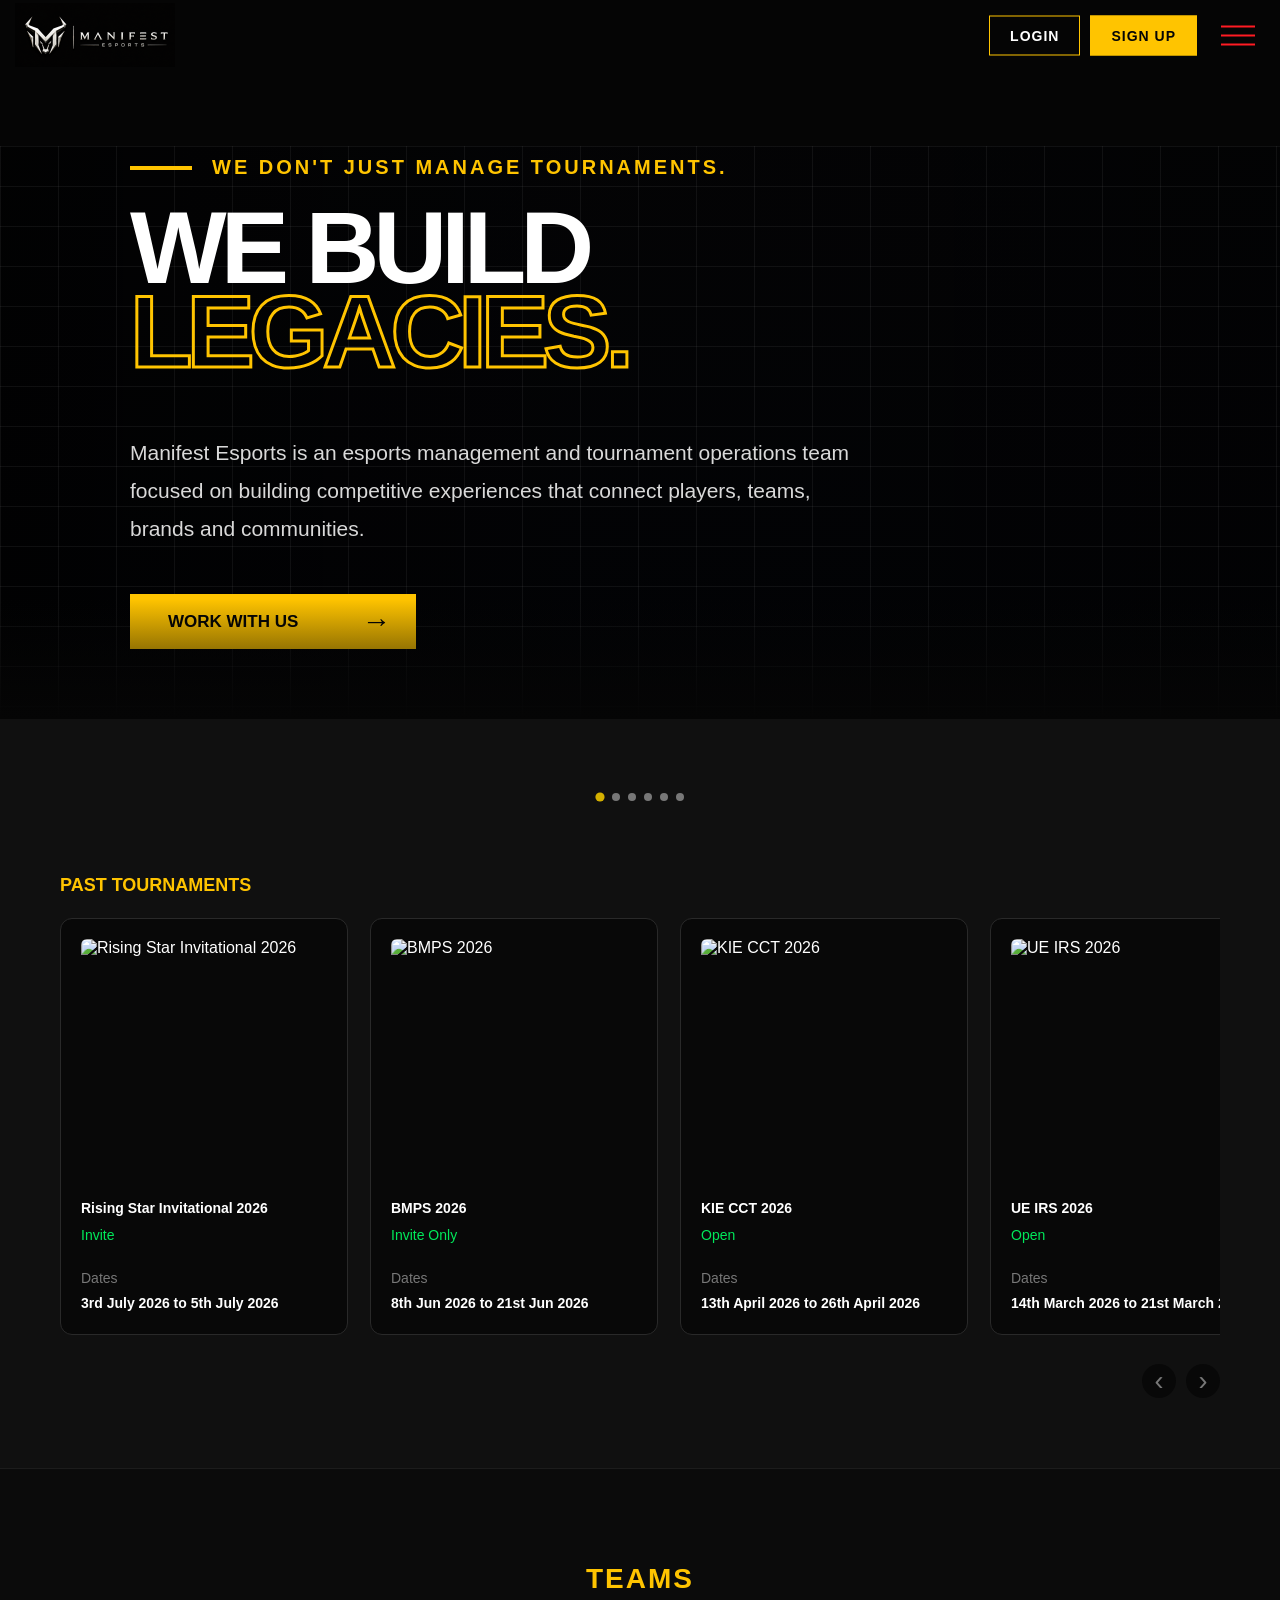
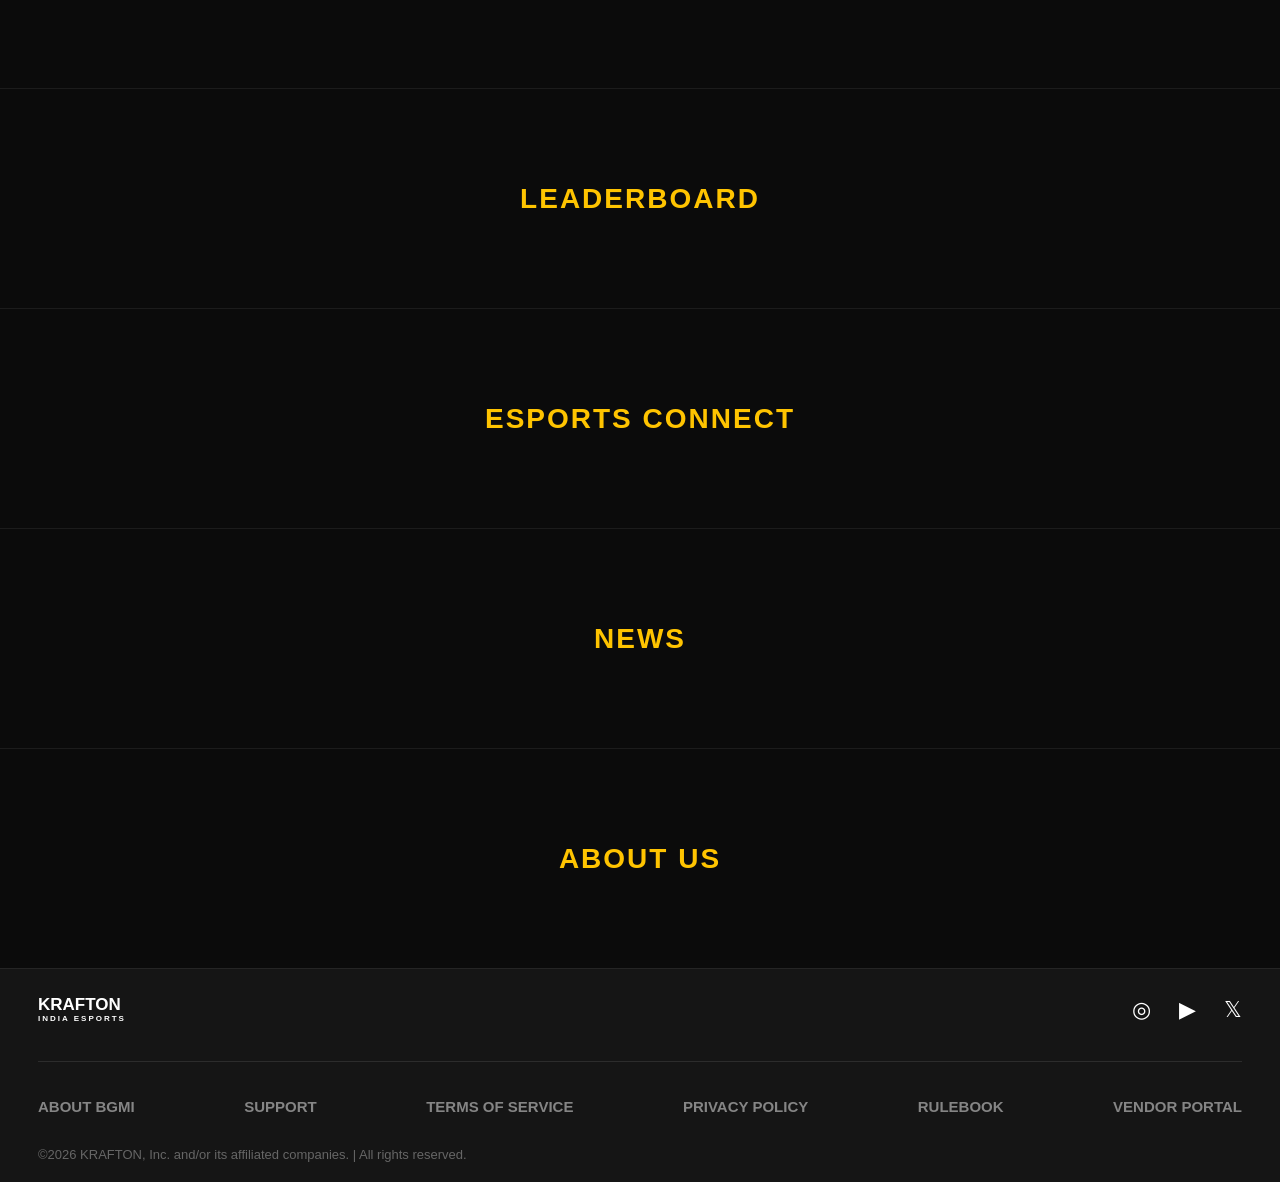
==== index.html @ 0ae70991 "Remove hamburger menu button from index.html Removed the hamburger menu button from the header." ====
<!DOCTYPE html>
<html lang="en">
<head>
    <!-- =========================================================
         DOCUMENT SETUP
    ========================================================== -->
    <meta charset="UTF-8">
    <meta name="viewport" content="width=device-width, initial-scale=1.0">
    <meta name="description" content="Manifest Esports - Tournament management and esports operations.">
    <title>Manifest Esports</title>

    <!-- =========================================================
         EXTERNAL CSS
    ========================================================== -->
    <link rel="stylesheet" href="css/styles.css">
</head>

<body>

    <!-- =========================================================
         MODULE 1 — NAVIGATION BAR
    ========================================================== -->
    <nav class="navbar">

    <!-- =========================
         LEFT SIDE - LOGO
         ========================= -->
    <div class="navbar-logo">
        <div class="logo-mark">
            <img src="mainlogo.png" alt="Manifest Esports">
        </div>
    </div>


    <!-- =========================
         RIGHT SIDE - ACTIONS
         ========================= -->
    <div class="navbar-actions">

        <a href="#" class="login-btn">
            LOGIN
        </a>

        <a href="#" class="signup-btn">
            SIGN UP
        </a>

        <button class="menu-btn" aria-label="Open Menu">
            <span></span>
            <span></span>
            <span></span>
        </button>

    </div>

</nav>

    
            <!-- PROFILE -->
            <div class="navbar-profile" id="navbarProfile">
                <button class="profile-button" id="profileButton" aria-label="Open Profile">
                    <svg viewBox="0 0 24 24" aria-hidden="true">
                        <path d="M12 12a4 4 0 1 0 0-8 4 4 0 0 0 0 8ZM4 21c0-4.42 3.58-8 8-8s8 3.58 8 8H4Z"/>
                    </svg>
                </button>

                <div class="profile-dropdown" id="profileDropdown">
                    <div class="profile-dropdown-label">ACCOUNT</div>
                    <div class="profile-dropdown-name" id="profileName">PROFILE</div>
                    <div class="profile-dropdown-line"></div>
                    <a href="profile.html" class="profile-dropdown-link">VIEW PROFILE</a>
                    <a href="settings.html" class="profile-dropdown-link">ACCOUNT SETTINGS</a>
                    <button class="profile-logout" id="logoutButton">LOG OUT</button>
                </div>
            </div>

            

        </div>
    </header>

    <!-- =========================================================
         MODULE 2 — SIDE MENU
    ========================================================== -->
    <div class="menu-overlay" id="menuOverlay"></div>

    <aside class="side-menu" id="sideMenu">
        <div class="side-menu-content">

            <div class="menu-heading">MENU</div>
            <div class="menu-line"></div>

            <div class="menu-auth-container" id="menuAuthContainer"></div>

            <nav class="menu-navigation">
                <a href="#home">HOME</a>
                <a href="#tournaments">TOURNAMENTS</a>
                <a href="#teams">TEAMS</a>
                <a href="#leaderboard">LEADERBOARD</a>
                <a href="#esports-connect">ESPORTS CONNECT</a>
                <a href="#news">NEWS</a>
                <a href="#about">ABOUT US</a>
            </nav>

        </div>
    </aside>

    <!-- =========================================================
         MODULE 3 — HOME / HERO INTRO
    ========================================================== -->
    <section class="hero-section" id="home">

        <div class="hero-content">

            <div class="hero-tagline">
                <span class="hero-tagline-line"></span>
                <span class="hero-tagline-text">WE DON'T JUST MANAGE TOURNAMENTS.</span>
            </div>

            <h1 class="hero-heading">
                <span class="hero-heading-solid">WE BUILD</span>
                <span class="hero-heading-outline">LEGACIES.</span>
            </h1>

            <p class="hero-description">
                Manifest Esports is an esports management and tournament operations
                team focused on building competitive experiences that connect players,
                teams, brands and communities.
            </p>

            <a href="#contact" class="hero-button">
                <span>WORK WITH US</span>
                <span class="hero-button-arrow">→</span>
            </a>

        </div>

        <div class="hero-bottom-fade"></div>
    </section>

    <!-- =========================================================
         MODULE 4 — PAST TOURNAMENTS
    ========================================================== -->
    <section class="tournaments-section" id="tournaments">

        <div class="tournament-dots" id="tournamentDots">
            <span class="tournament-dot active"></span>
            <span class="tournament-dot"></span>
            <span class="tournament-dot"></span>
            <span class="tournament-dot"></span>
            <span class="tournament-dot"></span>
            <span class="tournament-dot"></span>
        </div>

        <div class="tournaments-container">

            <h2 class="tournaments-title">PAST TOURNAMENTS</h2>

            <div class="tournament-slider-wrapper">
                <div class="tournament-slider" id="tournamentSlider">

                    <!-- TOURNAMENT CARD 1 -->
                    <article class="tournament-card">
                        <img src="images/tournament-1.jpg" alt="Rising Star Invitational 2026" class="tournament-poster">
                        <h3 class="tournament-name">Rising Star Invitational 2026</h3>
                        <p class="tournament-status">Invite</p>
                        <p class="tournament-date-label">Dates</p>
                        <p class="tournament-date">3rd July 2026 to 5th July 2026</p>
                    </article>

                    <!-- TOURNAMENT CARD 2 -->
                    <article class="tournament-card">
                        <img src="images/tournament-2.jpg" alt="BMPS 2026" class="tournament-poster">
                        <h3 class="tournament-name">BMPS 2026</h3>
                        <p class="tournament-status">Invite Only</p>
                        <p class="tournament-date-label">Dates</p>
                        <p class="tournament-date">8th Jun 2026 to 21st Jun 2026</p>
                    </article>

                    <!-- TOURNAMENT CARD 3 -->
                    <article class="tournament-card">
                        <img src="images/tournament-3.jpg" alt="KIE CCT 2026" class="tournament-poster">
                        <h3 class="tournament-name">KIE CCT 2026</h3>
                        <p class="tournament-status">Open</p>
                        <p class="tournament-date-label">Dates</p>
                        <p class="tournament-date">13th April 2026 to 26th April 2026</p>
                    </article>

                    <!-- TOURNAMENT CARD 4 -->
                    <article class="tournament-card">
                        <img src="images/tournament-4.jpg" alt="UE IRS 2026" class="tournament-poster">
                        <h3 class="tournament-name">UE IRS 2026</h3>
                        <p class="tournament-status">Open</p>
                        <p class="tournament-date-label">Dates</p>
                        <p class="tournament-date">14th March 2026 to 21st March 2026</p>
                    </article>

                    <!-- TOURNAMENT CARD 5 -->
                    <article class="tournament-card">
                        <img src="images/tournament-5.jpg" alt="Tournament 5" class="tournament-poster">
                        <h3 class="tournament-name">Tournament Name 2026</h3>
                        <p class="tournament-status">Open</p>
                        <p class="tournament-date-label">Dates</p>
                        <p class="tournament-date">Tournament dates</p>
                    </article>

                    <!-- TOURNAMENT CARD 6 -->
                    <article class="tournament-card">
                        <img src="images/tournament-6.jpg" alt="Tournament 6" class="tournament-poster">
                        <h3 class="tournament-name">Tournament Name 2026</h3>
                        <p class="tournament-status">Open</p>
                        <p class="tournament-date-label">Dates</p>
                        <p class="tournament-date">Tournament dates</p>
                    </article>

                </div>

                <div class="tournament-controls">
                    <button class="tournament-arrow" id="tournamentPrev" aria-label="Previous tournaments">‹</button>
                    <button class="tournament-arrow" id="tournamentNext" aria-label="Next tournaments">›</button>
                </div>

            </div>
        </div>
    </section>

    <!-- =========================================================
         MODULE 5 — PLACEHOLDER SECTIONS
         These can be replaced with future modules.
    ========================================================== -->
    <section class="placeholder-section" id="teams">
        <h2>TEAMS</h2>
    </section>

    <section class="placeholder-section" id="leaderboard">
        <h2>LEADERBOARD</h2>
    </section>

    <section class="placeholder-section" id="esports-connect">
        <h2>ESPORTS CONNECT</h2>
    </section>

    <section class="placeholder-section" id="news">
        <h2>NEWS</h2>
    </section>

    <section class="placeholder-section" id="about">
        <h2>ABOUT US</h2>
    </section>

    <!-- =========================================================
         MODULE 6 — FOOTER
    ========================================================== -->
    <footer class="site-footer">

        <div class="footer-top">

            <div class="footer-logo">
                KRAFTON
                <span>INDIA ESPORTS</span>
            </div>

            <div class="footer-socials">
                <a href="#" class="footer-social" aria-label="Instagram">◎</a>
                <a href="#" class="footer-social" aria-label="YouTube">▶</a>
                <a href="#" class="footer-social" aria-label="X">𝕏</a>
            </div>

        </div>

        <div class="footer-links">
            <a href="#about">ABOUT BGMI</a>
            <a href="#support">SUPPORT</a>
            <a href="#terms">TERMS OF SERVICE</a>
            <a href="#privacy">PRIVACY POLICY</a>
            <a href="#rulebook">RULEBOOK</a>
            <a href="#vendor">VENDOR PORTAL</a>
        </div>

        <div class="footer-copyright">
            ©2026 KRAFTON, Inc. and/or its affiliated companies. | All rights reserved.
        </div>

    </footer>

    <!-- =========================================================
         EXTERNAL JAVASCRIPT
    ========================================================== -->
    <script src="js/script.js"></script>

</body>
</html>
---- css/styles.css ----
/* =========================================================
   GLOBAL RESET
========================================================= */

* {
    margin: 0;
    padding: 0;
    box-sizing: border-box;
}

html {
    scroll-behavior: smooth;
}

body {
    width: 100%;
    min-height: 100vh;
    background: #050505;
    color: #ffffff;
    font-family: Arial, Helvetica, sans-serif;
    overflow-x: hidden;
}

/* =========================================================
   MODULE 1 — NAVIGATION BAR
========================================================= */

/* =========================================================
   MAIN NAVBAR
   ========================================================= */

.navbar {
    width: 100%;
    height: 70px;

    background: #050505;

    position: relative;

    display: flex;
    align-items: center;

    box-sizing: border-box;
}


/* =========================================================
   LOGO - LEFT 20% OF NAVBAR
   ========================================================= */

.navbar-logo {
    width: 20%;
    height: 100%;

    display: flex;
    align-items: center;
    justify-content: flex-start;

    padding-left: 15px;

    box-sizing: border-box;
}

.logo-mark {
    width: 100%;
    height: 100%;

    display: flex;
    align-items: center;
}

.logo-mark img {
    width: 100%;
    height: 100%;

    max-width: 160px;

    object-fit: contain;
    object-position: left center;

    display: block;
}


/* =========================================================
   RIGHT SIDE CONTROLS
   LOGIN + SIGN UP + MENU
   ========================================================= */

.navbar-actions {
    position: absolute;

    right: 20px;
    top: 50%;

    transform: translateY(-50%);

    display: flex;
    align-items: center;

    gap: 10px;
}


/* =========================================================
   LOGIN BUTTON
   ========================================================= */

.login-btn {
    height: 40px;
    min-width: 88px;

    padding: 0 20px;

    background: transparent;

    border: 1px solid #ffc400;

    color: #ffffff;

    font-family: Arial, sans-serif;
    font-size: 14px;
    font-weight: 700;

    letter-spacing: 1px;

    cursor: pointer;

    display: flex;
    align-items: center;
    justify-content: center;

    text-decoration: none;

    box-sizing: border-box;
}


/* =========================================================
   SIGN UP BUTTON
   ========================================================= */

.signup-btn {
    height: 40px;
    min-width: 105px;

    padding: 0 20px;

    background: #ffc400;

    border: 1px solid #ffc400;

    color: #050505;

    font-family: Arial, sans-serif;
    font-size: 14px;
    font-weight: 700;

    letter-spacing: 1px;

    cursor: pointer;

    display: flex;
    align-items: center;
    justify-content: center;

    text-decoration: none;

    box-sizing: border-box;
}


/* =========================================================
   THREE LINE MENU
   ========================================================= */

.menu-btn {
    width: 45px;
    height: 45px;

    margin-left: 8px;

    padding: 0;

    background: transparent;
    border: none;

    display: flex;
    flex-direction: column;

    justify-content: center;
    align-items: center;

    gap: 7px;

    cursor: pointer;
}

.menu-btn span {
    width: 34px;
    height: 2px;

    background: #ff1b23;

    display: block;
}


/* =========================================================
   TABLET
   ========================================================= */

@media (max-width: 768px) {

    .navbar {
        height: 65px;
    }

    .navbar-logo {
        width: 20%;
        padding-left: 10px;
    }

    .logo-mark img {
        max-width: 130px;
    }

    .navbar-actions {
        right: 12px;
        gap: 7px;
    }

    .login-btn {
        min-width: 75px;
        height: 38px;

        padding: 0 12px;

        font-size: 12px;
    }

    .signup-btn {
        min-width: 85px;
        height: 38px;

        padding: 0 12px;

        font-size: 12px;
    }

    .menu-btn {
        width: 40px;
        height: 40px;

        margin-left: 3px;
    }

    .menu-btn span {
        width: 30px;
    }
}


/* =========================================================
   MOBILE
   ========================================================= */

@media (max-width: 480px) {

    .navbar {
        height: 60px;
    }

    .navbar-logo {
        width: 20%;
        padding-left: 7px;
    }

    .logo-mark img {
        max-width: 100%;
    }

    .navbar-actions {
        right: 6px;
        gap: 5px;
    }

    .login-btn {
        min-width: 62px;
        height: 34px;

        padding: 0 8px;

        font-size: 10px;
        letter-spacing: 0.5px;
    }

    .signup-btn {
        min-width: 70px;
        height: 34px;

        padding: 0 8px;

        font-size: 10px;
        letter-spacing: 0.5px;
    }

    .menu-btn {
        width: 32px;
        height: 36px;

        margin-left: 1px;

        gap: 5px;
    }

    .menu-btn span {
        width: 26px;
        height: 2px;
    }
}






/* =========================================================
   PROFILE
========================================================= */

.navbar-profile {
    position: relative;
    display: none;
    align-items: center;
    margin-right: 15px;
}

.navbar-profile.active {
    display: flex;
}

.profile-button {
    width: 42px;
    height: 42px;
    display: flex;
    align-items: center;
    justify-content: center;
    border: 2px solid #ffc400;
    border-radius: 50%;
    background: #111111;
    color: #ffc400;
    cursor: pointer;
}

.profile-button svg {
    width: 23px;
    height: 23px;
    fill: currentColor;
}

.profile-dropdown {
    position: absolute;
    top: 54px;
    right: 0;
    width: 230px;
    padding: 20px;
    background: #0d0d0d;
    border: 1px solid #2c2c2c;
    border-top: 2px solid #ffc400;
    opacity: 0;
    visibility: hidden;
    transform: translateY(-8px);
    transition: 0.25s ease;
    z-index: 1200;
}

.profile-dropdown.active {
    opacity: 1;
    visibility: visible;
    transform: translateY(0);
}

.profile-dropdown-label {
    color: #ffc400;
    font-size: 10px;
    font-weight: 900;
    letter-spacing: 2px;
    margin-bottom: 8px;
}

.profile-dropdown-name {
    color: #ffffff;
    font-size: 17px;
    font-weight: 800;
    margin-bottom: 16px;
    word-break: break-word;
}

.profile-dropdown-line {
    width: 100%;
    height: 1px;
    background: #333333;
    margin-bottom: 15px;
}

.profile-dropdown-link {
    display: block;
    color: #ffffff;
    text-decoration: none;
    font-size: 13px;
    font-weight: 700;
    margin-bottom: 13px;
}

.profile-dropdown-link:hover {
    color: #ffc400;
}

.profile-logout {
    width: 100%;
    padding: 10px 0;
    margin-top: 5px;
    border: 1px solid #ff2020;
    background: transparent;
    color: #ff2020;
    font-size: 12px;
    font-weight: 800;
    cursor: pointer;
}

.profile-logout:hover {
    background: #ff2020;
    color: #ffffff;
}

/* =========================================================
   HAMBURGER
========================================================= */

.menu-toggle {
    width: 34px;
    height: 30px;
    padding: 0;
    display: flex;
    flex-direction: column;
    justify-content: space-between;
    background: transparent;
    border: none;
    cursor: pointer;
    z-index: 1200;
}

.menu-toggle span {
    display: block;
    width: 34px;
    height: 2px;
    background: #ff2020;
    transition: 0.3s ease;
}

.menu-toggle.active span:nth-child(1) {
    transform: translateY(14px) rotate(45deg);
}

.menu-toggle.active span:nth-child(2) {
    opacity: 0;
}

.menu-toggle.active span:nth-child(3) {
    transform: translateY(-14px) rotate(-45deg);
}

/* =========================================================
   MODULE 2 — SIDE MENU
========================================================= */

.menu-overlay {
    position: fixed;
    inset: 0;
    background: rgba(0, 0, 0, 0.78);
    opacity: 0;
    visibility: hidden;
    transition: 0.35s ease;
    z-index: 1050;
}

.menu-overlay.active {
    opacity: 1;
    visibility: visible;
}

.side-menu {
    position: fixed;
    top: 0;
    right: 0;
    width: 360px;
    height: 100vh;
    background: #0b0b0b;
    border-left: 2px solid #ff2020;
    transform: translateX(100%);
    transition: transform 0.4s cubic-bezier(0.77, 0, 0.175, 1);
    z-index: 1150;
    overflow-y: auto;
}

.side-menu.active {
    transform: translateX(0);
}

.side-menu-content {
    padding: 123px 35px 40px;
}

.menu-heading {
    color: #ffd000;
    font-size: 15px;
    font-weight: 900;
    letter-spacing: 2px;
    margin-bottom: 14px;
}

.menu-line {
    width: 100%;
    height: 1px;
    background: #353535;
    margin-bottom: 25px;
}

.menu-auth-container {
    width: 100%;
    margin-bottom: 38px;
}

.menu-auth-buttons {
    display: flex;
    gap: 10px;
    width: 100%;
}

.menu-login-button,
.menu-signup-button {
    flex: 1;
    height: 45px;
    display: flex;
    align-items: center;
    justify-content: center;
    text-decoration: none;
    font-size: 12px;
    font-weight: 900;
    letter-spacing: 1px;
}

.menu-login-button {
    background: transparent;
    border: 1px solid #ffc400;
    color: #ffffff;
}

.menu-signup-button {
    background: #ffc400;
    border: 1px solid #ffc400;
    color: #050505;
}

.menu-login-button:hover {
    background: #ffc400;
    color: #050505;
}

.menu-signup-button:hover {
    background: #ffffff;
    border-color: #ffffff;
}

.menu-profile {
    display: flex;
    align-items: center;
    gap: 14px;
}

.menu-profile-icon {
    width: 48px;
    height: 48px;
    display: flex;
    align-items: center;
    justify-content: center;
    border: 2px solid #ffc400;
    border-radius: 50%;
    background: #151515;
    color: #ffc400;
}

.menu-profile-icon svg {
    width: 25px;
    height: 25px;
    fill: currentColor;
}

.menu-profile-info {
    display: flex;
    flex-direction: column;
    gap: 4px;
}

.menu-profile-label {
    color: #ffc400;
    font-size: 10px;
    font-weight: 900;
    letter-spacing: 1.5px;
}

.menu-profile-name {
    color: #ffffff;
    font-size: 15px;
    font-weight: 800;
}

.menu-profile-link {
    color: inherit;
    text-decoration: none;
}

.menu-navigation {
    display: flex;
    flex-direction: column;
    gap: 34px;
}

.menu-navigation a {
    color: #f2f2f2;
    text-decoration: none;
    font-size: 20px;
    font-weight: 800;
    transition: 0.25s ease;
}

.menu-navigation a:hover {
    color: #ff2020;
    transform: translateX(6px);
}

/* =========================================================
   MODULE 3 — HOME / HERO
========================================================= */

.hero-section {
    position: relative;
    width: 100%;
    min-height: 560px;
    margin-top: 76px;
    overflow: hidden;
    background-color: #050505;
    background-image:
        linear-gradient(to bottom, rgba(4, 5, 10, 0.35), rgba(2, 3, 7, 0.92)),
        url("../images/hero-background.jpg");
    background-size: cover;
    background-position: center;
    background-repeat: no-repeat;
}

.hero-section::before {
    content: "";
    position: absolute;
    inset: 0;
    background: linear-gradient(90deg, rgba(0,0,0,.70), rgba(0,0,0,.30), rgba(0,0,0,.45));
    z-index: 1;
}

.hero-section::after {
    content: "";
    position: absolute;
    inset: 0;
    background-image:
        linear-gradient(rgba(255,255,255,.055) 1px, transparent 1px),
        linear-gradient(90deg, rgba(255,255,255,.055) 1px, transparent 1px);
    background-size: 58px 40px;
    z-index: 2;
}

.hero-content {
    position: relative;
    z-index: 3;
    max-width: 1100px;
    margin: auto;
    padding: 10px 40px 70px;
}

.hero-tagline {
    display: flex;
    align-items: center;
    gap: 20px;
    margin-bottom: 27px;
}

.hero-tagline-line {
    width: 62px;
    height: 4px;
    background: #ffc400;
}

.hero-tagline-text {
    color: #ffc400;
    font-size: 20px;
    font-weight: 800;
    letter-spacing: 3px;
}

.hero-heading {
    width: fit-content;
    margin-bottom: 60px;
    line-height: .82;
    text-transform: uppercase;
}

.hero-heading-solid,
.hero-heading-outline {
    display: block;
    font-size: clamp(80px, 8vw, 140px);
    font-weight: 900;
    letter-spacing: -6px;
    white-space: nowrap;
}

.hero-heading-solid {
    color: #ffffff;
}

.hero-heading-outline {
    color: transparent;
    -webkit-text-stroke: 3px #ffc400;
}

.hero-description {
    max-width: 720px;
    margin-bottom: 47px;
    color: #d9d9d9;
    font-size: 21px;
    line-height: 1.8;
}

.hero-button {
    display: inline-flex;
    align-items: center;
    justify-content: space-between;
    width: 286px;
    height: 55px;
    padding: 0 25px 0 38px;
    background: #ffc400;
    color: #050505;
    text-decoration: none;
    font-size: 17px;
    font-weight: 900;
}

.hero-button:hover {
    background: #ffffff;
}

.hero-button-arrow {
    font-size: 29px;
}

.hero-bottom-fade {
    position: absolute;
    left: 0;
    bottom: 0;
    width: 100%;
    height: 120px;
    background: linear-gradient(to bottom, transparent, #050505);
    z-index: 4;
}

/* =========================================================
   MODULE 4 — PAST TOURNAMENTS
========================================================= */

.tournaments-section {
    position: relative;
    width: 100%;
    padding: 74px 0 70px;
    background: #101010;
    overflow: hidden;
}

.tournament-dots {
    display: flex;
    justify-content: center;
    align-items: center;
    gap: 8px;
    margin-bottom: 74px;
}

.tournament-dot {
    width: 8px;
    height: 8px;
    border-radius: 50%;
    background: #777777;
    cursor: pointer;
}

.tournament-dot.active {
    background: #d4b000;
    transform: scale(1.15);
}

.tournaments-container {
    width: calc(100% - 120px);
    max-width: 1200px;
    margin: auto;
}

.tournaments-title {
    margin-bottom: 22px;
    color: #ffc400;
    font-size: 18px;
    font-weight: 900;
}

.tournament-slider-wrapper {
    position: relative;
    width: 100%;
    overflow: hidden;
}

.tournament-slider {
    display: flex;
    gap: 22px;
    overflow-x: auto;
    scroll-behavior: smooth;
    scrollbar-width: none;
    padding-bottom: 5px;
}

.tournament-slider::-webkit-scrollbar {
    display: none;
}

.tournament-card {
    flex: 0 0 288px;
    min-height: 416px;
    padding: 20px;
    background: #080808;
    border: 1px solid #292929;
    border-radius: 12px;
    transition: transform .25s ease, border-color .25s ease;
}

.tournament-card:hover {
    transform: translateY(-5px);
    border-color: #444444;
}

.tournament-poster {
    width: 100%;
    height: 246px;
    object-fit: cover;
    border-radius: 6px;
    display: block;
    margin-bottom: 15px;
}

.tournament-name {
    color: #ffffff;
    font-size: 14px;
    font-weight: 700;
    margin-bottom: 11px;
    white-space: nowrap;
    overflow: hidden;
    text-overflow: ellipsis;
}

.tournament-status {
    color: #00e85a;
    font-size: 14px;
    margin-bottom: 27px;
}

.tournament-date-label {
    color: #777777;
    font-size: 14px;
    margin-bottom: 7px;
}

.tournament-date {
    color: #ffffff;
    font-size: 14px;
    font-weight: 600;
    line-height: 1.5;
}

.tournament-controls {
    display: flex;
    justify-content: flex-end;
    gap: 10px;
    margin-top: 24px;
}

.tournament-arrow {
    width: 34px;
    height: 34px;
    display: flex;
    align-items: center;
    justify-content: center;
    border: none;
    border-radius: 50%;
    background: #080808;
    color: #777777;
    font-size: 27px;
    cursor: pointer;
}

.tournament-arrow:hover {
    background: #1b1b1b;
    color: #ffffff;
}

/* =========================================================
   FUTURE SECTION PLACEHOLDERS
========================================================= */

.placeholder-section {
    min-height: 220px;
    display: flex;
    align-items: center;
    justify-content: center;
    background: #0b0b0b;
    border-top: 1px solid #1c1c1c;
}

.placeholder-section h2 {
    color: #ffc400;
    font-size: 28px;
    letter-spacing: 2px;
}

/* =========================================================
   MODULE 6 — FOOTER
========================================================= */

.site-footer {
    width: 100%;
    background: #151515;
    border-top: 1px solid #252525;
    padding: 28px 38px 20px;
}

.footer-top {
    display: flex;
    align-items: center;
    justify-content: space-between;
    padding-bottom: 38px;
    border-bottom: 1px solid #2c2c2c;
}

.footer-logo {
    color: #ffffff;
    font-size: 17px;
    font-weight: 900;
    line-height: .8;
}

.footer-logo span {
    display: block;
    font-size: 8px;
    letter-spacing: 2px;
    margin-top: 5px;
}

.footer-socials {
    display: flex;
    align-items: center;
    gap: 28px;
}

.footer-social {
    color: #ffffff;
    text-decoration: none;
    font-size: 22px;
}

.footer-social:hover {
    color: #ffc400;
}

.footer-links {
    display: flex;
    align-items: center;
    justify-content: space-between;
    gap: 30px;
    padding: 36px 0 32px;
}

.footer-links a {
    color: #858585;
    text-decoration: none;
    font-size: 15px;
    font-weight: 600;
}

.footer-links a:hover {
    color: #ffffff;
}

.footer-copyright {
    color: #666666;
    font-size: 13px;
}

/* =========================================================
   AUTH PAGES — LOGIN / SIGN UP / PROFILE / SETTINGS
========================================================= */

.auth-page {
    min-height: 100vh;
    background:
        radial-gradient(circle at top, #171717, #050505 60%);
}

.auth-container {
    min-height: 100vh;
    display: flex;
    align-items: center;
    justify-content: center;
    position: relative;
    padding: 80px 20px;
}

.auth-back {
    position: absolute;
    top: 30px;
    left: 30px;
    color: #ffc400;
    text-decoration: none;
    font-size: 12px;
    font-weight: 900;
    letter-spacing: 1px;
}

.auth-card {
    width: min(440px, 100%);
    padding: 40px;
    background: #0d0d0d;
    border: 1px solid #292929;
    border-top: 3px solid #ffc400;
}

.auth-logo {
    width: 58px;
    height: 58px;
    display: flex;
    align-items: center;
    justify-content: center;
    background: #ffc400;
    color: #050505;
    font-size: 30px;
    font-weight: 900;
    margin-bottom: 25px;
}

.auth-card h1 {
    font-size: 30px;
    margin-bottom: 8px;
}

.auth-card > p {
    color: #888888;
    line-height: 1.5;
    margin-bottom: 28px;
}

.auth-card form {
    display: flex;
    flex-direction: column;
}

.auth-card label {
    color: #ffc400;
    font-size: 10px;
    font-weight: 900;
    letter-spacing: 1.5px;
    margin: 15px 0 8px;
}

.auth-card input {
    width: 100%;
    height: 46px;
    padding: 0 14px;
    border: 1px solid #333333;
    outline: none;
    background: #080808;
    color: #ffffff;
}

.auth-card input:focus {
    border-color: #ffc400;
}

.auth-card form button {
    height: 48px;
    margin-top: 24px;
    border: none;
    background: #ffc400;
    color: #050505;
    font-weight: 900;
    cursor: pointer;
}

.auth-message {
    margin-top: 15px;
    font-size: 13px;
    min-height: 18px;
}

.auth-switch {
    margin-top: 24px !important;
    margin-bottom: 0 !important;
    text-align: center;
}

.auth-switch a {
    color: #ffc400;
    text-decoration: none;
    font-weight: 900;
}

.auth-action-link {
    display: block;
    text-align: center;
    padding: 13px;
    margin-top: 15px;
    border: 1px solid #ffc400;
    color: #ffc400;
    text-decoration: none;
    font-weight: 900;
    font-size: 12px;
}

.auth-danger-button {
    width: 100%;
    padding: 13px;
    margin-top: 10px;
    border: 1px solid #ff2020;
    background: transparent;
    color: #ff2020;
    font-weight: 900;
    cursor: pointer;
}

.profile-card {
    text-align: center;
}

.profile-large-icon {
    width: 90px;
    height: 90px;
    display: flex;
    align-items: center;
    justify-content: center;
    margin: 0 auto 22px;
    border: 2px solid #ffc400;
    border-radius: 50%;
    background: #151515;
    color: #ffc400;
    font-size: 38px;
    font-weight: 900;
}

.auth-small-label {
    color: #ffc400;
    font-size: 10px;
    font-weight: 900;
    letter-spacing: 2px;
    margin-bottom: 10px;
}

/* =========================================================
   RESPONSIVE
========================================================= */

@media (max-width: 900px) {
    .navbar-auth {
        margin-right: 8px;
    }

    .navbar-login,
    .navbar-signup {
        padding: 0 13px;
    }

    .hero-content {
        padding-left: 35px;
        padding-right: 35px;
    }

    .tournaments-container {
        width: calc(100% - 60px);
    }

    .footer-links {
        flex-wrap: wrap;
        justify-content: flex-start;
        gap: 25px;
    }
}

@media (max-width: 700px) {
    .main-navbar {
        height: 68px;
        padding-right: 16px;
    }

    .logo-mark {
        width: 55px;
        height: 52px;
        font-size: 28px;
    }

    .logo-title {
        font-size: 16px;
    }

    .logo-subtitle {
        font-size: 9px;
    }

    .navbar-auth {
        gap: 6px;
        margin-right: 6px;
    }

    .navbar-login,
    .navbar-signup {
        height: 32px;
        padding: 0 10px;
        font-size: 9px;
    }

    .menu-toggle,
    .menu-toggle span {
        width: 30px;
    }

    .side-menu {
        width: min(360px, 88vw);
    }

    .side-menu-content {
        padding: 105px 28px 35px;
    }

    .menu-navigation {
        gap: 28px;
    }

    .menu-navigation a {
        font-size: 18px;
    }

    .hero-section {
        margin-top: 68px;
        min-height: 650px;
    }

    .hero-content {
        padding: 35px 22px 70px;
    }

    .hero-tagline {
        gap: 12px;
    }

    .hero-tagline-line {
        width: 40px;
        height: 3px;
    }

    .hero-tagline-text {
        font-size: 12px;
        letter-spacing: 1.8px;
    }

    .hero-heading {
        margin-bottom: 42px;
    }

    .hero-heading-solid,
    .hero-heading-outline {
        font-size: clamp(48px, 15vw, 82px);
        letter-spacing: -3px;
    }

    .hero-heading-outline {
        -webkit-text-stroke: 2px #ffc400;
    }

    .hero-description {
        font-size: 17px;
        line-height: 1.65;
        margin-bottom: 35px;
    }

    .hero-button {
        width: 250px;
        height: 52px;
        padding-left: 25px;
        font-size: 15px;
    }

    .tournaments-section {
        padding-top: 55px;
        padding-bottom: 55px;
    }

    .tournament-dots {
        margin-bottom: 55px;
    }

    .tournaments-container {
        width: calc(100% - 36px);
    }

    .tournament-card {
        flex-basis: 280px;
    }

    .site-footer {
        padding: 25px 22px 20px;
    }

    .footer-links {
        display: grid;
        grid-template-columns: repeat(2, 1fr);
        gap: 22px;
    }
}

@media (max-width: 400px) {
    .logo-mark {
        width: 48px;
        height: 48px;
        font-size: 25px;
    }

    .logo-title {
        font-size: 14px;
    }

    .logo-subtitle {
        font-size: 8px;
    }

    .navbar-login,
    .navbar-signup {
        padding: 0 7px;
        font-size: 8px;
    }

    .hero-heading-solid,
    .hero-heading-outline {
        font-size: 45px;
    }

    .tournament-card {
        flex-basis: 260px;
    }

    .footer-links {
        grid-template-columns: 1fr;
    }

    .auth-card {
        padding: 28px 22px;
    }
}
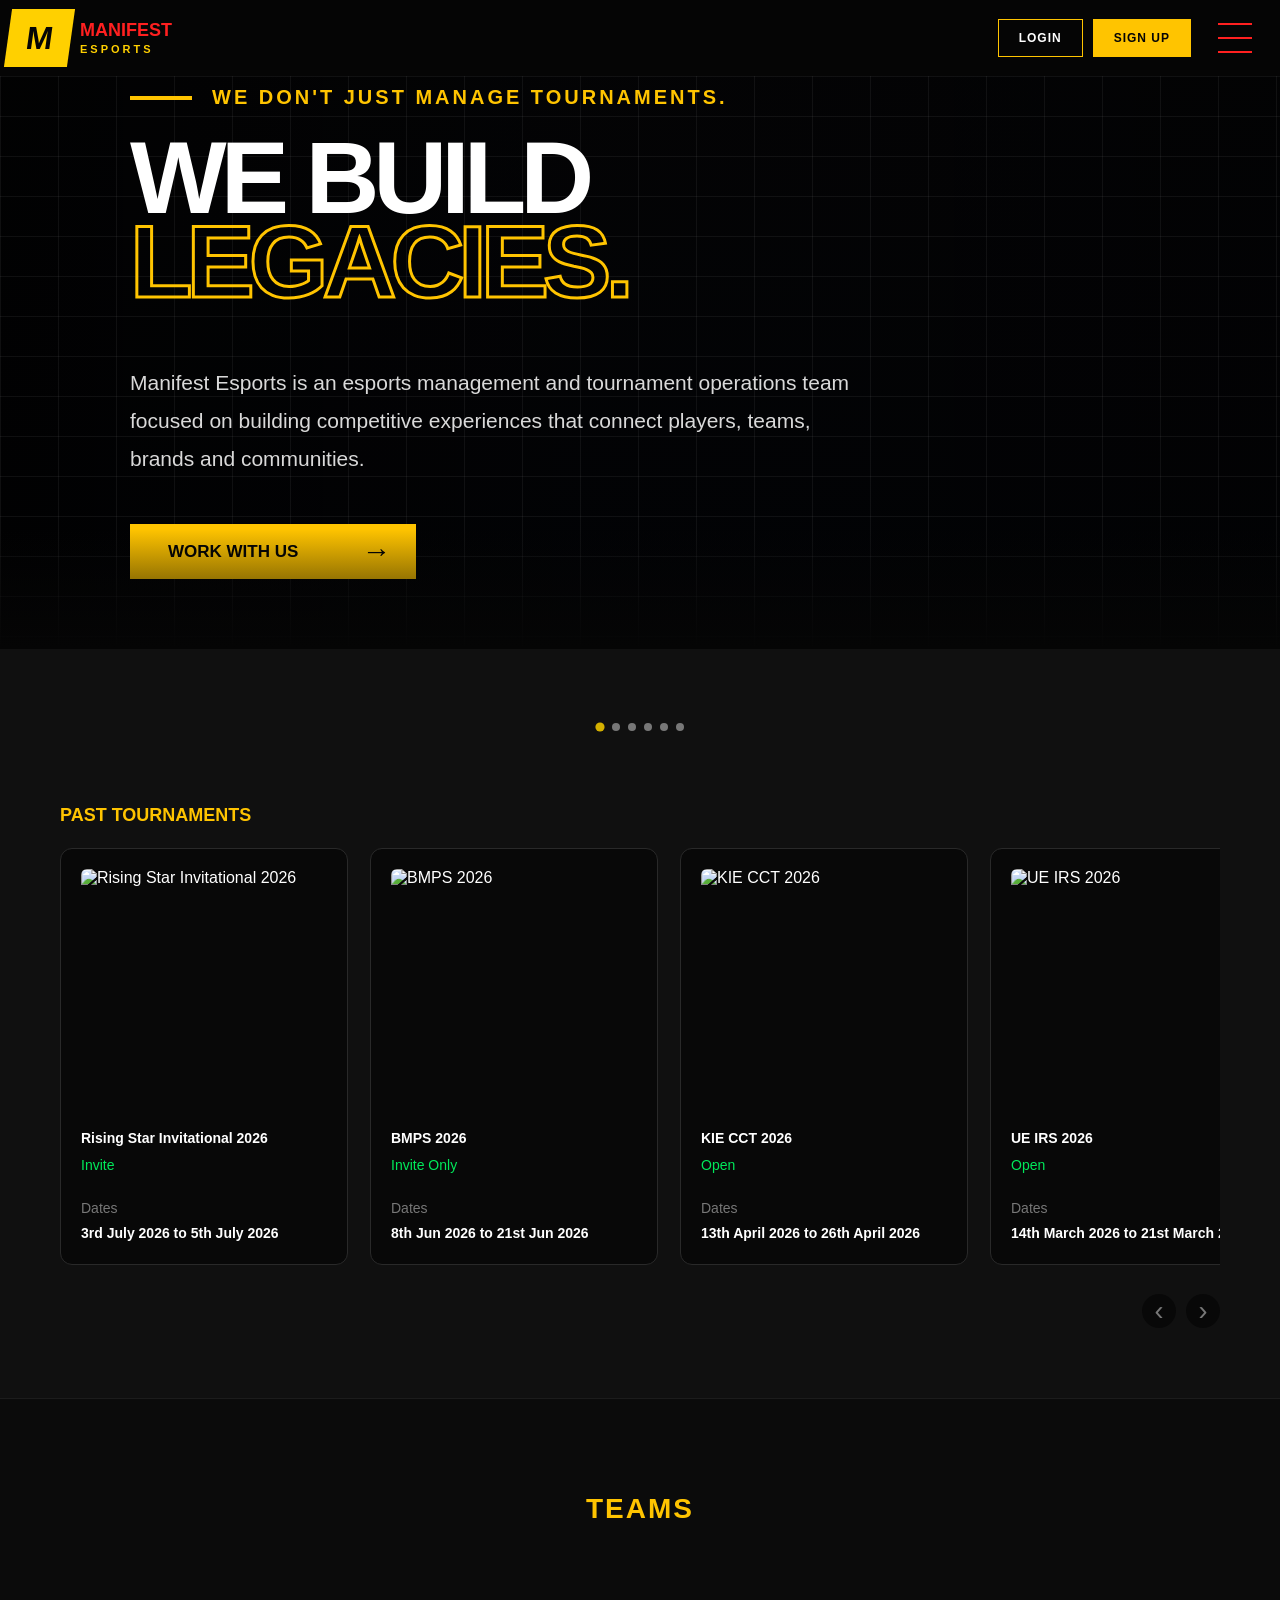
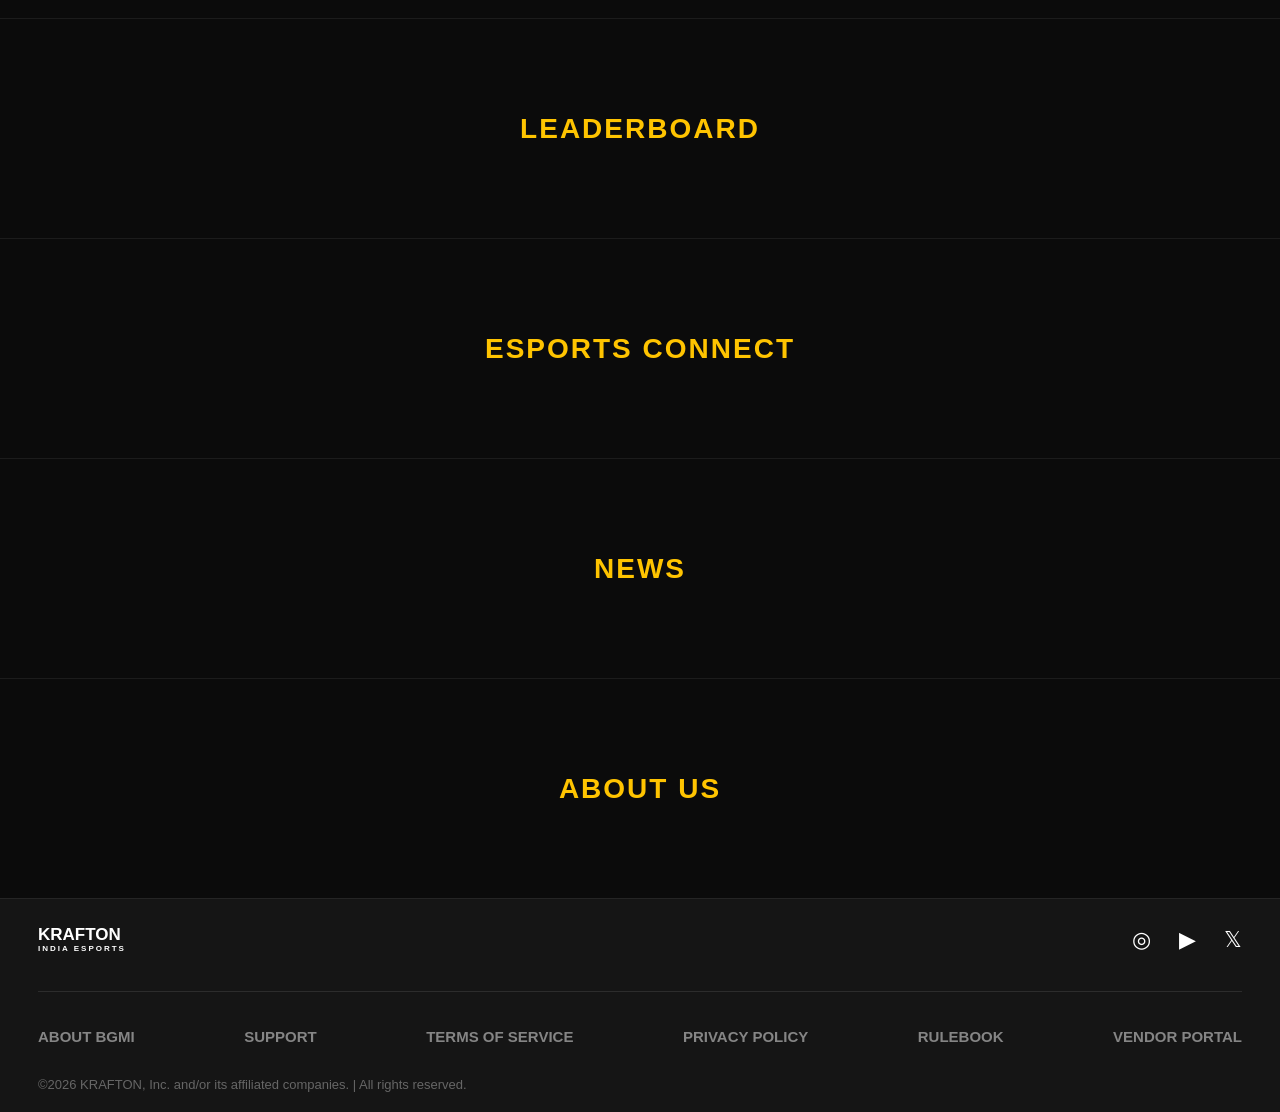
==== commit 03a1a391: "Add files via upload" ====
--- a/index.html
+++ b/index.html
@@ -20,42 +20,25 @@
     <!-- =========================================================
          MODULE 1 — NAVIGATION BAR
     ========================================================== -->
-    <nav class="navbar">
-
-    <!-- =========================
-         LEFT SIDE - LOGO
-         ========================= -->
-    <div class="navbar-logo">
-        <div class="logo-mark">
-            <img src="mainlogo.png" alt="Manifest Esports">
-        </div>
-    </div>
-
-
-    <!-- =========================
-         RIGHT SIDE - ACTIONS
-         ========================= -->
-    <div class="navbar-actions">
-
-        <a href="#" class="login-btn">
-            LOGIN
-        </a>
-
-        <a href="#" class="signup-btn">
-            SIGN UP
-        </a>
-
-        <button class="menu-btn" aria-label="Open Menu">
-            <span></span>
-            <span></span>
-            <span></span>
-        </button>
-
-    </div>
-
-</nav>
-
-    
+    <header class="main-navbar">
+
+        <div class="navbar-logo">
+            <div class="logo-mark">M</div>
+
+            <div class="logo-text">
+                <span class="logo-title">MANIFEST</span>
+                <span class="logo-subtitle">ESPORTS</span>
+            </div>
+        </div>
+
+        <div class="navbar-right">
+
+            <!-- LOGIN / SIGN UP -->
+            <div class="navbar-auth" id="navbarAuth">
+                <a href="login.html" class="navbar-login">LOGIN</a>
+                <a href="signup.html" class="navbar-signup">SIGN UP</a>
+            </div>
+
             <!-- PROFILE -->
             <div class="navbar-profile" id="navbarProfile">
                 <button class="profile-button" id="profileButton" aria-label="Open Profile">
@@ -74,7 +57,12 @@
                 </div>
             </div>
 
-            
+            <!-- HAMBURGER -->
+            <button class="menu-toggle" id="menuToggle" aria-label="Open Menu" aria-expanded="false">
+                <span></span>
+                <span></span>
+                <span></span>
+            </button>
 
         </div>
     </header>
--- a/css/styles.css
+++ b/css/styles.css
@@ -25,305 +25,109 @@
    MODULE 1 — NAVIGATION BAR
 ========================================================= */
 
-/* =========================================================
-   MAIN NAVBAR
-   ========================================================= */
-
-.navbar {
-    width: 100%;
-    height: 70px;
-
+.main-navbar {
+    position: fixed;
+    top: 0;
+    left: 0;
+    width: 100%;
+    height: 76px;
+    display: flex;
+    align-items: center;
+    justify-content: space-between;
+    padding: 0 28px 0 8px;
     background: #050505;
-
-    position: relative;
-
-    display: flex;
-    align-items: center;
-
-    box-sizing: border-box;
-}
-
-
-/* =========================================================
-   LOGO - LEFT 20% OF NAVBAR
-   ========================================================= */
+    z-index: 1000;
+}
 
 .navbar-logo {
-    width: 20%;
+    display: flex;
+    align-items: center;
     height: 100%;
-
-    display: flex;
-    align-items: center;
-    justify-content: flex-start;
-
-    padding-left: 15px;
-
-    box-sizing: border-box;
 }
 
 .logo-mark {
-    width: 100%;
-    height: 100%;
-
-    display: flex;
-    align-items: center;
-}
-
-.logo-mark img {
-    width: 100%;
-    height: 100%;
-
-    max-width: 160px;
-
-    object-fit: contain;
-    object-position: left center;
-
-    display: block;
-}
-
-
-/* =========================================================
-   RIGHT SIDE CONTROLS
-   LOGIN + SIGN UP + MENU
-   ========================================================= */
-
-.navbar-actions {
-    position: absolute;
-
-    right: 20px;
-    top: 50%;
-
-    transform: translateY(-50%);
-
-    display: flex;
-    align-items: center;
-
+    width: 63px;
+    height: 58px;
+    display: flex;
+    align-items: center;
+    justify-content: center;
+    background: #ffd000;
+    color: #050505;
+    font-size: 32px;
+    font-weight: 900;
+    transform: skew(-8deg);
+    margin-right: 9px;
+}
+
+.logo-text {
+    display: flex;
+    flex-direction: column;
+    justify-content: center;
+    line-height: 1;
+}
+
+.logo-title {
+    color: #ff2020;
+    font-size: 18px;
+    font-weight: 900;
+    margin-bottom: 5px;
+}
+
+.logo-subtitle {
+    color: #ffd000;
+    font-size: 11px;
+    font-weight: 900;
+    letter-spacing: 3px;
+}
+
+.navbar-right {
+    display: flex;
+    align-items: center;
+    gap: 12px;
+}
+
+.navbar-auth {
+    display: flex;
+    align-items: center;
     gap: 10px;
-}
-
-
-/* =========================================================
-   LOGIN BUTTON
-   ========================================================= */
-
-.login-btn {
-    height: 40px;
-    min-width: 88px;
-
+    margin-right: 15px;
+}
+
+.navbar-login,
+.navbar-signup {
+    height: 38px;
+    display: flex;
+    align-items: center;
+    justify-content: center;
     padding: 0 20px;
-
+    text-decoration: none;
+    font-size: 12px;
+    font-weight: 900;
+    letter-spacing: 1px;
+    transition: 0.3s ease;
+}
+
+.navbar-login {
+    border: 1px solid #ffc400;
     background: transparent;
-
+    color: #ffffff;
+}
+
+.navbar-login:hover {
+    background: #ffc400;
+    color: #050505;
+}
+
+.navbar-signup {
     border: 1px solid #ffc400;
-
-    color: #ffffff;
-
-    font-family: Arial, sans-serif;
-    font-size: 14px;
-    font-weight: 700;
-
-    letter-spacing: 1px;
-
-    cursor: pointer;
-
-    display: flex;
-    align-items: center;
-    justify-content: center;
-
-    text-decoration: none;
-
-    box-sizing: border-box;
-}
-
-
-/* =========================================================
-   SIGN UP BUTTON
-   ========================================================= */
-
-.signup-btn {
-    height: 40px;
-    min-width: 105px;
-
-    padding: 0 20px;
-
     background: #ffc400;
-
-    border: 1px solid #ffc400;
-
     color: #050505;
-
-    font-family: Arial, sans-serif;
-    font-size: 14px;
-    font-weight: 700;
-
-    letter-spacing: 1px;
-
-    cursor: pointer;
-
-    display: flex;
-    align-items: center;
-    justify-content: center;
-
-    text-decoration: none;
-
-    box-sizing: border-box;
-}
-
-
-/* =========================================================
-   THREE LINE MENU
-   ========================================================= */
-
-.menu-btn {
-    width: 45px;
-    height: 45px;
-
-    margin-left: 8px;
-
-    padding: 0;
-
-    background: transparent;
-    border: none;
-
-    display: flex;
-    flex-direction: column;
-
-    justify-content: center;
-    align-items: center;
-
-    gap: 7px;
-
-    cursor: pointer;
-}
-
-.menu-btn span {
-    width: 34px;
-    height: 2px;
-
-    background: #ff1b23;
-
-    display: block;
-}
-
-
-/* =========================================================
-   TABLET
-   ========================================================= */
-
-@media (max-width: 768px) {
-
-    .navbar {
-        height: 65px;
-    }
-
-    .navbar-logo {
-        width: 20%;
-        padding-left: 10px;
-    }
-
-    .logo-mark img {
-        max-width: 130px;
-    }
-
-    .navbar-actions {
-        right: 12px;
-        gap: 7px;
-    }
-
-    .login-btn {
-        min-width: 75px;
-        height: 38px;
-
-        padding: 0 12px;
-
-        font-size: 12px;
-    }
-
-    .signup-btn {
-        min-width: 85px;
-        height: 38px;
-
-        padding: 0 12px;
-
-        font-size: 12px;
-    }
-
-    .menu-btn {
-        width: 40px;
-        height: 40px;
-
-        margin-left: 3px;
-    }
-
-    .menu-btn span {
-        width: 30px;
-    }
-}
-
-
-/* =========================================================
-   MOBILE
-   ========================================================= */
-
-@media (max-width: 480px) {
-
-    .navbar {
-        height: 60px;
-    }
-
-    .navbar-logo {
-        width: 20%;
-        padding-left: 7px;
-    }
-
-    .logo-mark img {
-        max-width: 100%;
-    }
-
-    .navbar-actions {
-        right: 6px;
-        gap: 5px;
-    }
-
-    .login-btn {
-        min-width: 62px;
-        height: 34px;
-
-        padding: 0 8px;
-
-        font-size: 10px;
-        letter-spacing: 0.5px;
-    }
-
-    .signup-btn {
-        min-width: 70px;
-        height: 34px;
-
-        padding: 0 8px;
-
-        font-size: 10px;
-        letter-spacing: 0.5px;
-    }
-
-    .menu-btn {
-        width: 32px;
-        height: 36px;
-
-        margin-left: 1px;
-
-        gap: 5px;
-    }
-
-    .menu-btn span {
-        width: 26px;
-        height: 2px;
-    }
-}
-
-
-
-
-
+}
+
+.navbar-signup:hover {
+    background: #ffffff;
+    border-color: #ffffff;
+}
 
 /* =========================================================
    PROFILE
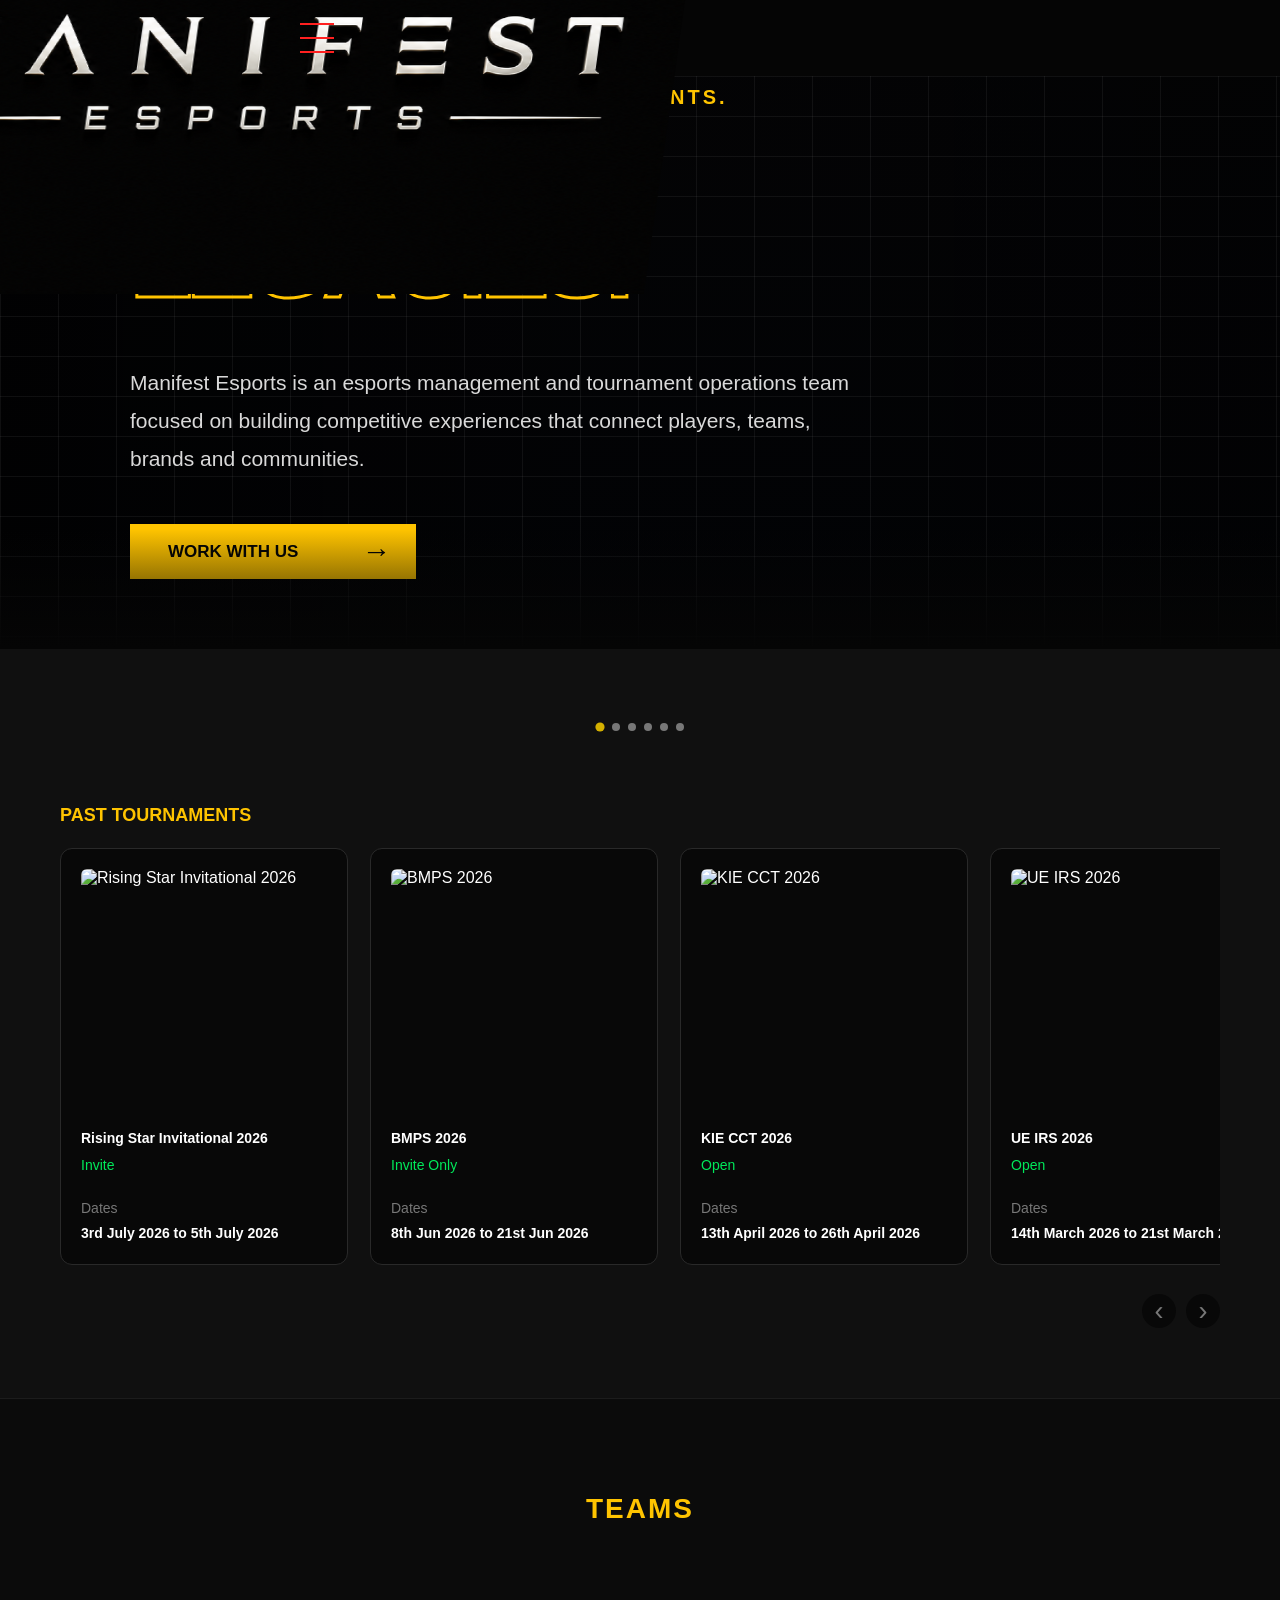
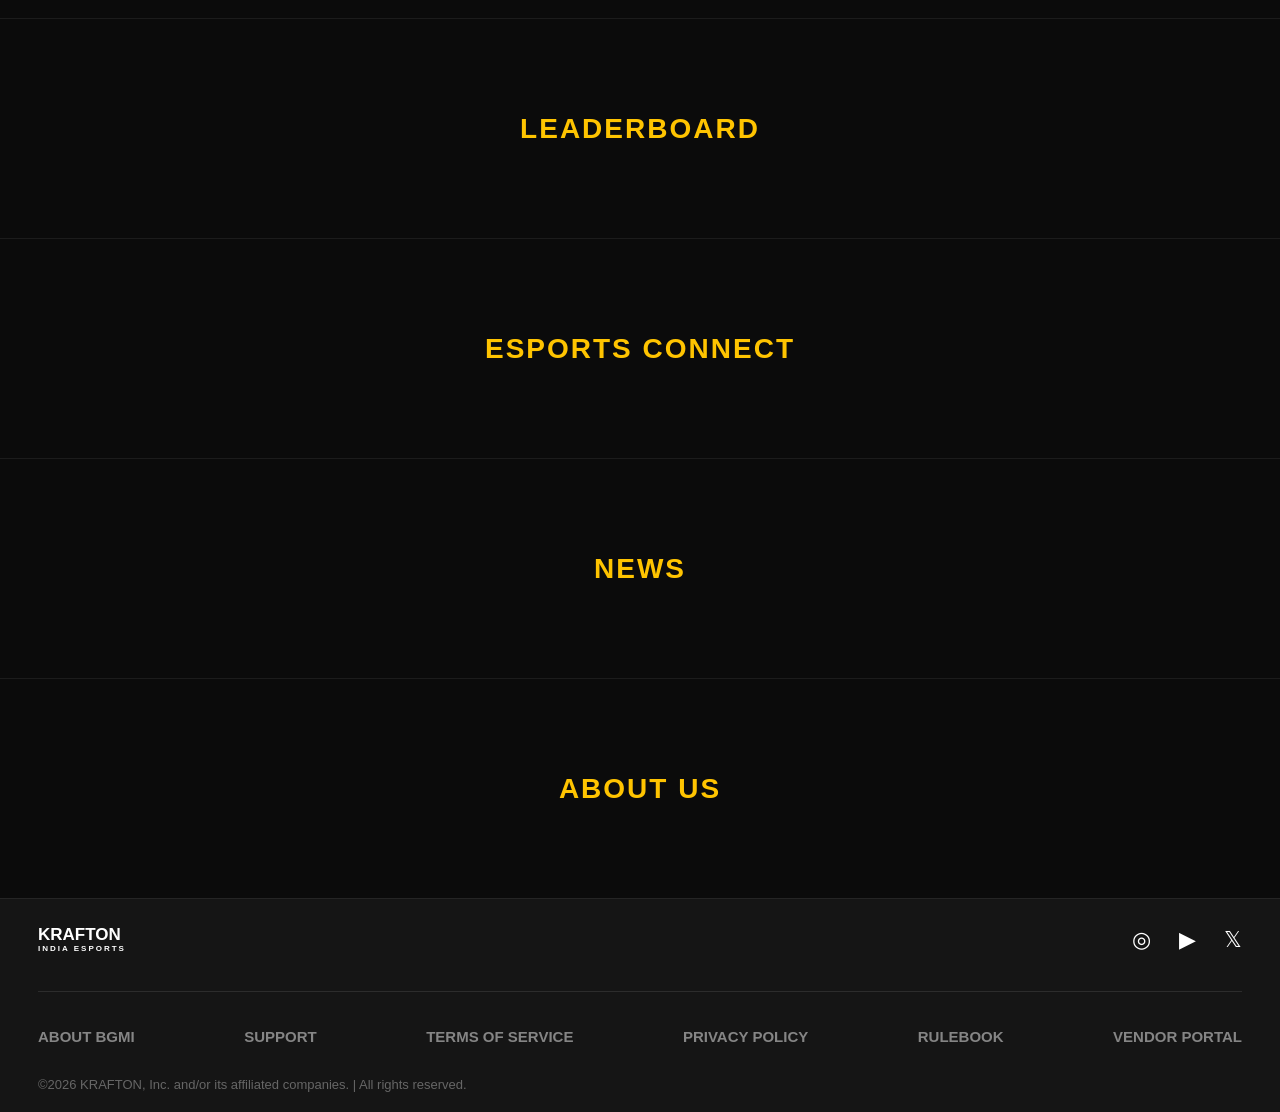
==== commit 4d0e0783: "Update index.html" ====
--- a/index.html
+++ b/index.html
@@ -23,13 +23,11 @@
     <header class="main-navbar">
 
         <div class="navbar-logo">
-            <div class="logo-mark">M</div>
-
-            <div class="logo-text">
-                <span class="logo-title">MANIFEST</span>
-                <span class="logo-subtitle">ESPORTS</span>
-            </div>
-        </div>
+            <div class="logo-mark">
+                 <img src="mainlogo.png" alt="Manifest Esports">
+            </div>
+
+            
 
         <div class="navbar-right">
 
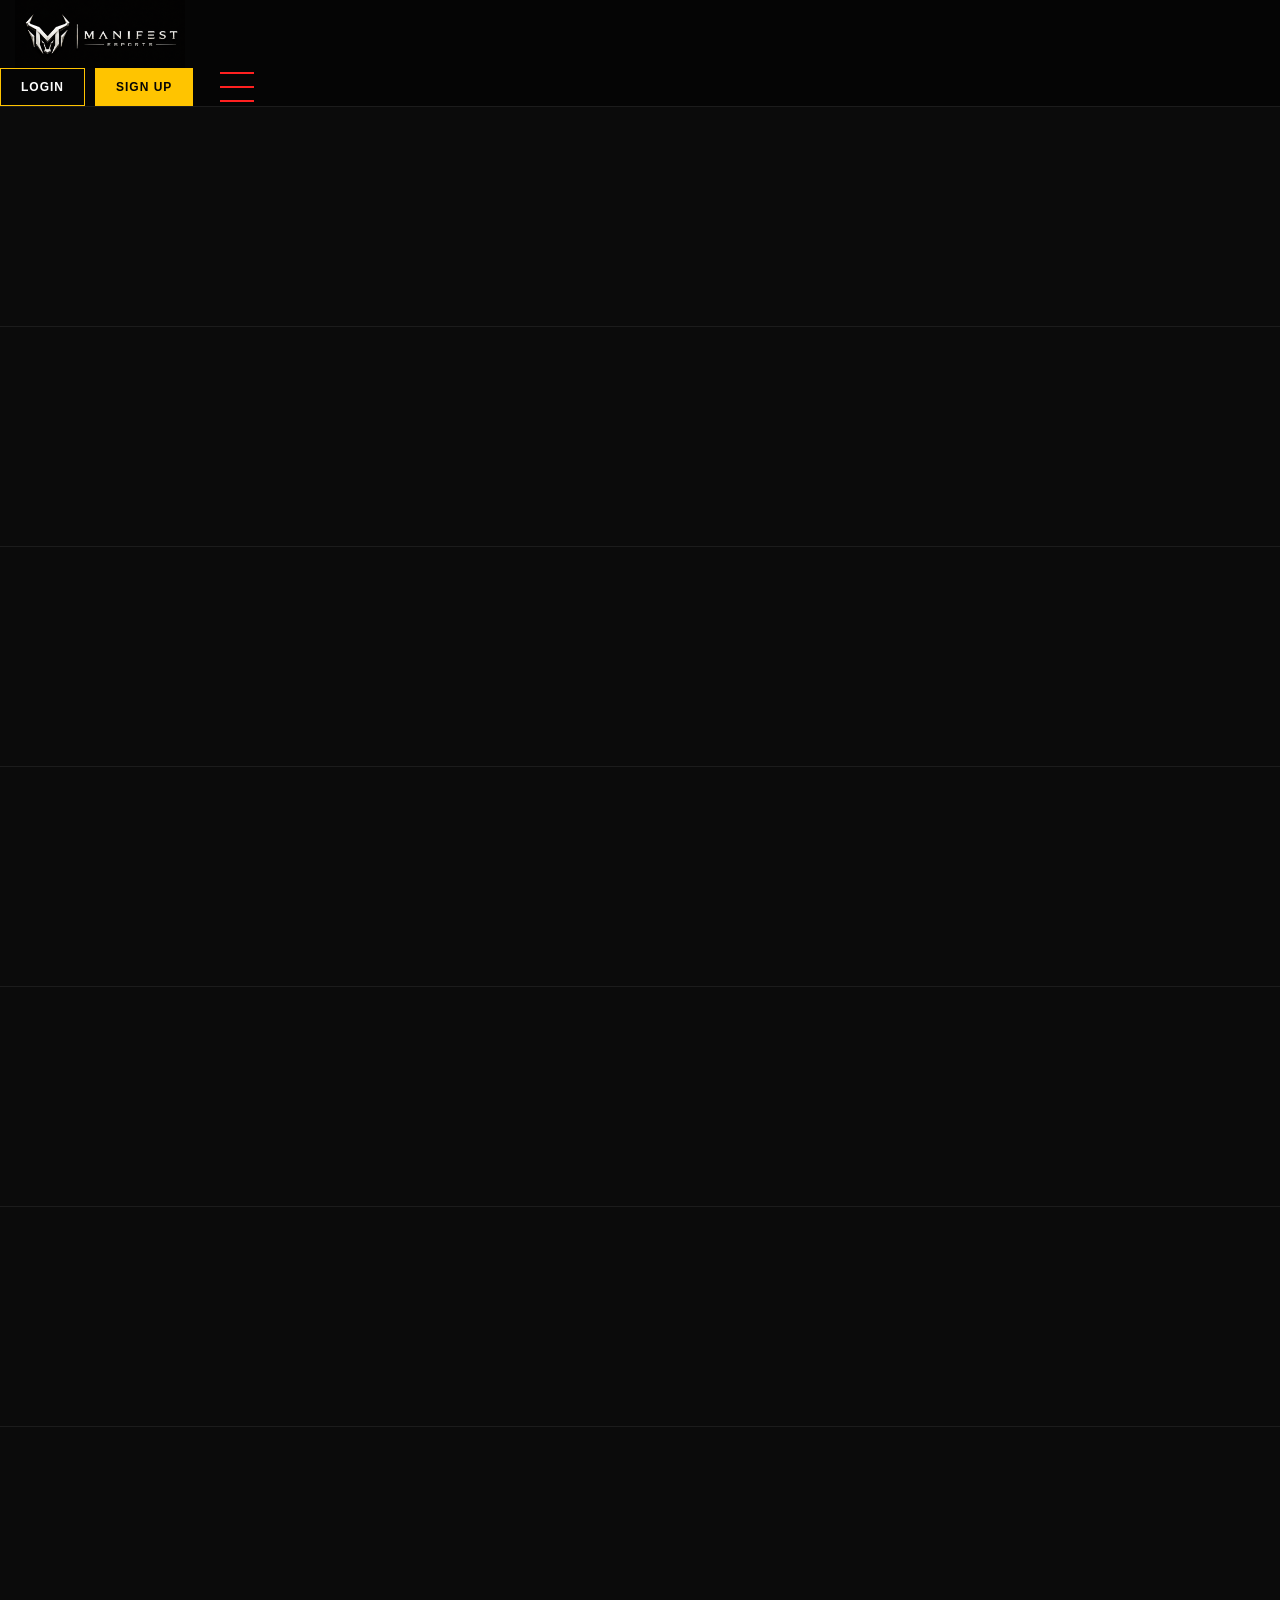
==== commit 8146e3b9: "Update index.html" ====
--- a/index.html
+++ b/index.html
@@ -1,278 +1,466 @@
 <!DOCTYPE html>
 <html lang="en">
+
 <head>
+
     <!-- =========================================================
          DOCUMENT SETUP
     ========================================================== -->
+
     <meta charset="UTF-8">
-    <meta name="viewport" content="width=device-width, initial-scale=1.0">
-    <meta name="description" content="Manifest Esports - Tournament management and esports operations.">
+
+    <meta name="viewport"
+          content="width=device-width, initial-scale=1.0">
+
+    <meta name="description"
+          content="Manifest Esports - Tournament management and esports operations.">
+
     <title>Manifest Esports</title>
 
-    <!-- =========================================================
-         EXTERNAL CSS
-    ========================================================== -->
+
+    <!-- =========================================================
+         CSS
+    ========================================================== -->
+
     <link rel="stylesheet" href="css/styles.css">
+
 </head>
 
+
 <body>
 
-    <!-- =========================================================
-         MODULE 1 — NAVIGATION BAR
-    ========================================================== -->
-    <header class="main-navbar">
+
+    <!-- =========================================================
+         MODULE 1
+         NAVIGATION BAR
+    ========================================================== -->
+
+    <header class="main-navbar" id="mainNavbar">
+
+
+        <!-- =====================================================
+             LEFT SIDE
+             LOGO
+             
+             On mobile:
+             Width = 20% of navbar
+             Height = 100% of navbar
+        ====================================================== -->
 
         <div class="navbar-logo">
+
             <div class="logo-mark">
-                 <img src="mainlogo.png" alt="Manifest Esports">
-            </div>
-
-            
+
+                <img
+                    src="mainlogo.png"
+                    alt="Manifest Esports"
+                >
+
+            </div>
+
+        </div>
+
+
+
+        <!-- =====================================================
+             RIGHT SIDE
+             LOGIN + SIGN UP + HAMBURGER
+        ====================================================== -->
 
         <div class="navbar-right">
 
-            <!-- LOGIN / SIGN UP -->
+
+            <!-- =================================================
+                 LOGIN / SIGN UP
+            ================================================== -->
+
             <div class="navbar-auth" id="navbarAuth">
-                <a href="login.html" class="navbar-login">LOGIN</a>
-                <a href="signup.html" class="navbar-signup">SIGN UP</a>
-            </div>
-
-            <!-- PROFILE -->
-            <div class="navbar-profile" id="navbarProfile">
-                <button class="profile-button" id="profileButton" aria-label="Open Profile">
-                    <svg viewBox="0 0 24 24" aria-hidden="true">
-                        <path d="M12 12a4 4 0 1 0 0-8 4 4 0 0 0 0 8ZM4 21c0-4.42 3.58-8 8-8s8 3.58 8 8H4Z"/>
+
+                <a
+                    href="login.html"
+                    class="navbar-login"
+                >
+                    LOGIN
+                </a>
+
+
+                <a
+                    href="signup.html"
+                    class="navbar-signup"
+                >
+                    SIGN UP
+                </a>
+
+            </div>
+
+
+
+            <!-- =================================================
+                 PROFILE
+                 
+                 Hidden by default.
+                 Can be activated later through JavaScript.
+            ================================================== -->
+
+            <div
+                class="navbar-profile"
+                id="navbarProfile"
+            >
+
+                <button
+                    class="profile-button"
+                    id="profileButton"
+                    aria-label="Open Profile"
+                >
+
+                    <svg
+                        viewBox="0 0 24 24"
+                        aria-hidden="true"
+                    >
+
+                        <path
+                            d="M12 12a4 4 0 1 0 0-8
+                               4 4 0 0 0 0 8ZM4 21
+                               c0-4.42 3.58-8 8-8s8
+                               3.58 8 8H4Z"
+                        />
+
                     </svg>
+
                 </button>
 
-                <div class="profile-dropdown" id="profileDropdown">
-                    <div class="profile-dropdown-label">ACCOUNT</div>
-                    <div class="profile-dropdown-name" id="profileName">PROFILE</div>
+
+                <!-- PROFILE DROPDOWN -->
+
+                <div
+                    class="profile-dropdown"
+                    id="profileDropdown"
+                >
+
+                    <div class="profile-dropdown-label">
+                        ACCOUNT
+                    </div>
+
+                    <div
+                        class="profile-dropdown-name"
+                        id="profileName"
+                    >
+                        PROFILE
+                    </div>
+
                     <div class="profile-dropdown-line"></div>
-                    <a href="profile.html" class="profile-dropdown-link">VIEW PROFILE</a>
-                    <a href="settings.html" class="profile-dropdown-link">ACCOUNT SETTINGS</a>
-                    <button class="profile-logout" id="logoutButton">LOG OUT</button>
+
+                    <a
+                        href="profile.html"
+                        class="profile-dropdown-link"
+                    >
+                        VIEW PROFILE
+                    </a>
+
+                    <a
+                        href="settings.html"
+                        class="profile-dropdown-link"
+                    >
+                        ACCOUNT SETTINGS
+                    </a>
+
+                    <button
+                        class="profile-logout"
+                        id="logoutButton"
+                    >
+                        LOG OUT
+                    </button>
+
                 </div>
-            </div>
-
-            <!-- HAMBURGER -->
-            <button class="menu-toggle" id="menuToggle" aria-label="Open Menu" aria-expanded="false">
+
+            </div>
+
+
+
+            <!-- =================================================
+                 HAMBURGER MENU
+                 
+                 THIS IS THE ONLY HAMBURGER BUTTON.
+            ================================================== -->
+
+            <button
+                class="menu-toggle"
+                id="menuToggle"
+                aria-label="Open Menu"
+                aria-expanded="false"
+                type="button"
+            >
+
                 <span></span>
                 <span></span>
                 <span></span>
+
             </button>
 
         </div>
+
     </header>
 
-    <!-- =========================================================
-         MODULE 2 — SIDE MENU
-    ========================================================== -->
-    <div class="menu-overlay" id="menuOverlay"></div>
-
-    <aside class="side-menu" id="sideMenu">
+
+
+    <!-- =========================================================
+         MODULE 2
+         MENU OVERLAY
+    ========================================================== -->
+
+    <div
+        class="menu-overlay"
+        id="menuOverlay"
+    ></div>
+
+
+
+    <!-- =========================================================
+         MODULE 3
+         SIDE MENU
+    ========================================================== -->
+
+    <aside
+        class="side-menu"
+        id="sideMenu"
+        aria-hidden="true"
+    >
+
         <div class="side-menu-content">
 
-            <div class="menu-heading">MENU</div>
+
+            <!-- MENU TITLE -->
+
+            <div class="menu-heading">
+                MENU
+            </div>
+
             <div class="menu-line"></div>
 
-            <div class="menu-auth-container" id="menuAuthContainer"></div>
+
+
+            <!-- AUTHENTICATION AREA -->
+
+            <div
+                class="menu-auth-container"
+                id="menuAuthContainer"
+            >
+
+                <div class="menu-auth-buttons">
+
+                    <a
+                        href="login.html"
+                        class="menu-login-button"
+                    >
+                        LOGIN
+                    </a>
+
+                    <a
+                        href="signup.html"
+                        class="menu-signup-button"
+                    >
+                        SIGN UP
+                    </a>
+
+                </div>
+
+            </div>
+
+
+
+            <!-- PROFILE AREA -->
+
+            <div
+                class="menu-profile"
+                id="menuProfile"
+            >
+
+                <div class="menu-profile-icon">
+
+                    <svg
+                        viewBox="0 0 24 24"
+                        aria-hidden="true"
+                    >
+
+                        <path
+                            d="M12 12a4 4 0 1 0 0-8
+                               4 4 0 0 0 0 8ZM4 21
+                               c0-4.42 3.58-8 8-8s8
+                               3.58 8 8H4Z"
+                        />
+
+                    </svg>
+
+                </div>
+
+
+                <div class="menu-profile-info">
+
+                    <div class="menu-profile-label">
+                        PROFILE
+                    </div>
+
+                    <div class="menu-profile-name">
+                        GUEST
+                    </div>
+
+                </div>
+
+            </div>
+
+
+
+            <!-- =================================================
+                 NAVIGATION LINKS
+            ================================================== -->
 
             <nav class="menu-navigation">
-                <a href="#home">HOME</a>
-                <a href="#tournaments">TOURNAMENTS</a>
-                <a href="#teams">TEAMS</a>
-                <a href="#leaderboard">LEADERBOARD</a>
-                <a href="#esports-connect">ESPORTS CONNECT</a>
-                <a href="#news">NEWS</a>
-                <a href="#about">ABOUT US</a>
+
+                <a href="#home">
+                    HOME
+                </a>
+
+                <a href="#tournaments">
+                    TOURNAMENTS
+                </a>
+
+                <a href="#teams">
+                    TEAMS
+                </a>
+
+                <a href="#leaderboard">
+                    LEADERBOARD
+                </a>
+
+                <a href="#esports-connect">
+                    ESPORTS CONNECT
+                </a>
+
+                <a href="#news">
+                    NEWS
+                </a>
+
+                <a href="#about">
+                    ABOUT US
+                </a>
+
             </nav>
 
         </div>
+
     </aside>
 
-    <!-- =========================================================
-         MODULE 3 — HOME / HERO INTRO
-    ========================================================== -->
-    <section class="hero-section" id="home">
-
-        <div class="hero-content">
-
-            <div class="hero-tagline">
-                <span class="hero-tagline-line"></span>
-                <span class="hero-tagline-text">WE DON'T JUST MANAGE TOURNAMENTS.</span>
-            </div>
-
-            <h1 class="hero-heading">
-                <span class="hero-heading-solid">WE BUILD</span>
-                <span class="hero-heading-outline">LEGACIES.</span>
-            </h1>
-
-            <p class="hero-description">
-                Manifest Esports is an esports management and tournament operations
-                team focused on building competitive experiences that connect players,
-                teams, brands and communities.
-            </p>
-
-            <a href="#contact" class="hero-button">
-                <span>WORK WITH US</span>
-                <span class="hero-button-arrow">→</span>
-            </a>
-
-        </div>
-
-        <div class="hero-bottom-fade"></div>
-    </section>
-
-    <!-- =========================================================
-         MODULE 4 — PAST TOURNAMENTS
-    ========================================================== -->
-    <section class="tournaments-section" id="tournaments">
-
-        <div class="tournament-dots" id="tournamentDots">
-            <span class="tournament-dot active"></span>
-            <span class="tournament-dot"></span>
-            <span class="tournament-dot"></span>
-            <span class="tournament-dot"></span>
-            <span class="tournament-dot"></span>
-            <span class="tournament-dot"></span>
-        </div>
-
-        <div class="tournaments-container">
-
-            <h2 class="tournaments-title">PAST TOURNAMENTS</h2>
-
-            <div class="tournament-slider-wrapper">
-                <div class="tournament-slider" id="tournamentSlider">
-
-                    <!-- TOURNAMENT CARD 1 -->
-                    <article class="tournament-card">
-                        <img src="images/tournament-1.jpg" alt="Rising Star Invitational 2026" class="tournament-poster">
-                        <h3 class="tournament-name">Rising Star Invitational 2026</h3>
-                        <p class="tournament-status">Invite</p>
-                        <p class="tournament-date-label">Dates</p>
-                        <p class="tournament-date">3rd July 2026 to 5th July 2026</p>
-                    </article>
-
-                    <!-- TOURNAMENT CARD 2 -->
-                    <article class="tournament-card">
-                        <img src="images/tournament-2.jpg" alt="BMPS 2026" class="tournament-poster">
-                        <h3 class="tournament-name">BMPS 2026</h3>
-                        <p class="tournament-status">Invite Only</p>
-                        <p class="tournament-date-label">Dates</p>
-                        <p class="tournament-date">8th Jun 2026 to 21st Jun 2026</p>
-                    </article>
-
-                    <!-- TOURNAMENT CARD 3 -->
-                    <article class="tournament-card">
-                        <img src="images/tournament-3.jpg" alt="KIE CCT 2026" class="tournament-poster">
-                        <h3 class="tournament-name">KIE CCT 2026</h3>
-                        <p class="tournament-status">Open</p>
-                        <p class="tournament-date-label">Dates</p>
-                        <p class="tournament-date">13th April 2026 to 26th April 2026</p>
-                    </article>
-
-                    <!-- TOURNAMENT CARD 4 -->
-                    <article class="tournament-card">
-                        <img src="images/tournament-4.jpg" alt="UE IRS 2026" class="tournament-poster">
-                        <h3 class="tournament-name">UE IRS 2026</h3>
-                        <p class="tournament-status">Open</p>
-                        <p class="tournament-date-label">Dates</p>
-                        <p class="tournament-date">14th March 2026 to 21st March 2026</p>
-                    </article>
-
-                    <!-- TOURNAMENT CARD 5 -->
-                    <article class="tournament-card">
-                        <img src="images/tournament-5.jpg" alt="Tournament 5" class="tournament-poster">
-                        <h3 class="tournament-name">Tournament Name 2026</h3>
-                        <p class="tournament-status">Open</p>
-                        <p class="tournament-date-label">Dates</p>
-                        <p class="tournament-date">Tournament dates</p>
-                    </article>
-
-                    <!-- TOURNAMENT CARD 6 -->
-                    <article class="tournament-card">
-                        <img src="images/tournament-6.jpg" alt="Tournament 6" class="tournament-poster">
-                        <h3 class="tournament-name">Tournament Name 2026</h3>
-                        <p class="tournament-status">Open</p>
-                        <p class="tournament-date-label">Dates</p>
-                        <p class="tournament-date">Tournament dates</p>
-                    </article>
-
-                </div>
-
-                <div class="tournament-controls">
-                    <button class="tournament-arrow" id="tournamentPrev" aria-label="Previous tournaments">‹</button>
-                    <button class="tournament-arrow" id="tournamentNext" aria-label="Next tournaments">›</button>
-                </div>
-
-            </div>
-        </div>
-    </section>
-
-    <!-- =========================================================
-         MODULE 5 — PLACEHOLDER SECTIONS
-         These can be replaced with future modules.
-    ========================================================== -->
-    <section class="placeholder-section" id="teams">
-        <h2>TEAMS</h2>
-    </section>
-
-    <section class="placeholder-section" id="leaderboard">
-        <h2>LEADERBOARD</h2>
-    </section>
-
-    <section class="placeholder-section" id="esports-connect">
-        <h2>ESPORTS CONNECT</h2>
-    </section>
-
-    <section class="placeholder-section" id="news">
-        <h2>NEWS</h2>
-    </section>
-
-    <section class="placeholder-section" id="about">
-        <h2>ABOUT US</h2>
-    </section>
-
-    <!-- =========================================================
-         MODULE 6 — FOOTER
-    ========================================================== -->
-    <footer class="site-footer">
-
-        <div class="footer-top">
-
-            <div class="footer-logo">
-                KRAFTON
-                <span>INDIA ESPORTS</span>
-            </div>
-
-            <div class="footer-socials">
-                <a href="#" class="footer-social" aria-label="Instagram">◎</a>
-                <a href="#" class="footer-social" aria-label="YouTube">▶</a>
-                <a href="#" class="footer-social" aria-label="X">𝕏</a>
-            </div>
-
-        </div>
-
-        <div class="footer-links">
-            <a href="#about">ABOUT BGMI</a>
-            <a href="#support">SUPPORT</a>
-            <a href="#terms">TERMS OF SERVICE</a>
-            <a href="#privacy">PRIVACY POLICY</a>
-            <a href="#rulebook">RULEBOOK</a>
-            <a href="#vendor">VENDOR PORTAL</a>
-        </div>
-
-        <div class="footer-copyright">
-            ©2026 KRAFTON, Inc. and/or its affiliated companies. | All rights reserved.
-        </div>
-
-    </footer>
-
-    <!-- =========================================================
-         EXTERNAL JAVASCRIPT
-    ========================================================== -->
+
+
+    <!-- =========================================================
+         MODULE 4
+         MAIN WEBSITE CONTENT
+         
+         Keep your existing sections here.
+    ========================================================== -->
+
+    <main>
+
+
+        <!-- HOME -->
+
+        <section
+            id="home"
+            class="placeholder-section"
+        >
+
+            <!-- Your Home content goes here -->
+
+        </section>
+
+
+
+        <!-- TOURNAMENTS -->
+
+        <section
+            id="tournaments"
+            class="placeholder-section"
+        >
+
+            <!-- Your Tournaments content goes here -->
+
+        </section>
+
+
+
+        <!-- TEAMS -->
+
+        <section
+            id="teams"
+            class="placeholder-section"
+        >
+
+            <!-- Your Teams content goes here -->
+
+        </section>
+
+
+
+        <!-- LEADERBOARD -->
+
+        <section
+            id="leaderboard"
+            class="placeholder-section"
+        >
+
+            <!-- Your Leaderboard content goes here -->
+
+        </section>
+
+
+
+        <!-- ESPORTS CONNECT -->
+
+        <section
+            id="esports-connect"
+            class="placeholder-section"
+        >
+
+            <!-- Your Esports Connect content goes here -->
+
+        </section>
+
+
+
+        <!-- NEWS -->
+
+        <section
+            id="news"
+            class="placeholder-section"
+        >
+
+            <!-- Your News content goes here -->
+
+        </section>
+
+
+
+        <!-- ABOUT -->
+
+        <section
+            id="about"
+            class="placeholder-section"
+        >
+
+            <!-- Your About content goes here -->
+
+        </section>
+
+    </main>
+
+
+
+    <!-- =========================================================
+         JAVASCRIPT
+    ========================================================== -->
+
     <script src="js/script.js"></script>
 
 </body>
+
 </html>
--- a/css/styles.css
+++ b/css/styles.css
@@ -25,45 +25,52 @@
    MODULE 1 — NAVIGATION BAR
 ========================================================= */
 
-.main-navbar {
-    position: fixed;
-    top: 0;
-    left: 0;
-    width: 100%;
-    height: 76px;
-    display: flex;
-    align-items: center;
-    justify-content: space-between;
-    padding: 0 28px 0 8px;
+.navbar {
+    width: 100%;
+    height: 70px;
     background: #050505;
-    z-index: 1000;
-}
+
+    display: flex;
+    align-items: center;
+
+    position: relative;
+    box-sizing: border-box;
+}
+
+
+/* ================================
+   LOGO
+================================ */
 
 .navbar-logo {
-    display: flex;
-    align-items: center;
+    width: 20%;
     height: 100%;
+
+    display: flex;
+    align-items: center;
+
+    padding-left: 15px;
+    box-sizing: border-box;
 }
 
 .logo-mark {
-    width: 63px;
-    height: 58px;
-    display: flex;
-    align-items: center;
-    justify-content: center;
-    background: #ffd000;
-    color: #050505;
-    font-size: 32px;
-    font-weight: 900;
-    transform: skew(-8deg);
-    margin-right: 9px;
-}
-
-.logo-text {
-    display: flex;
-    flex-direction: column;
-    justify-content: center;
-    line-height: 1;
+    width: 100%;
+    height: 100%;
+
+    display: flex;
+    align-items: center;
+}
+
+.logo-mark img {
+    width: 100%;
+    height: 100%;
+
+    max-width: 170px;
+
+    object-fit: contain;
+    object-position: left center;
+
+    display: block;
 }
 
 .logo-title {
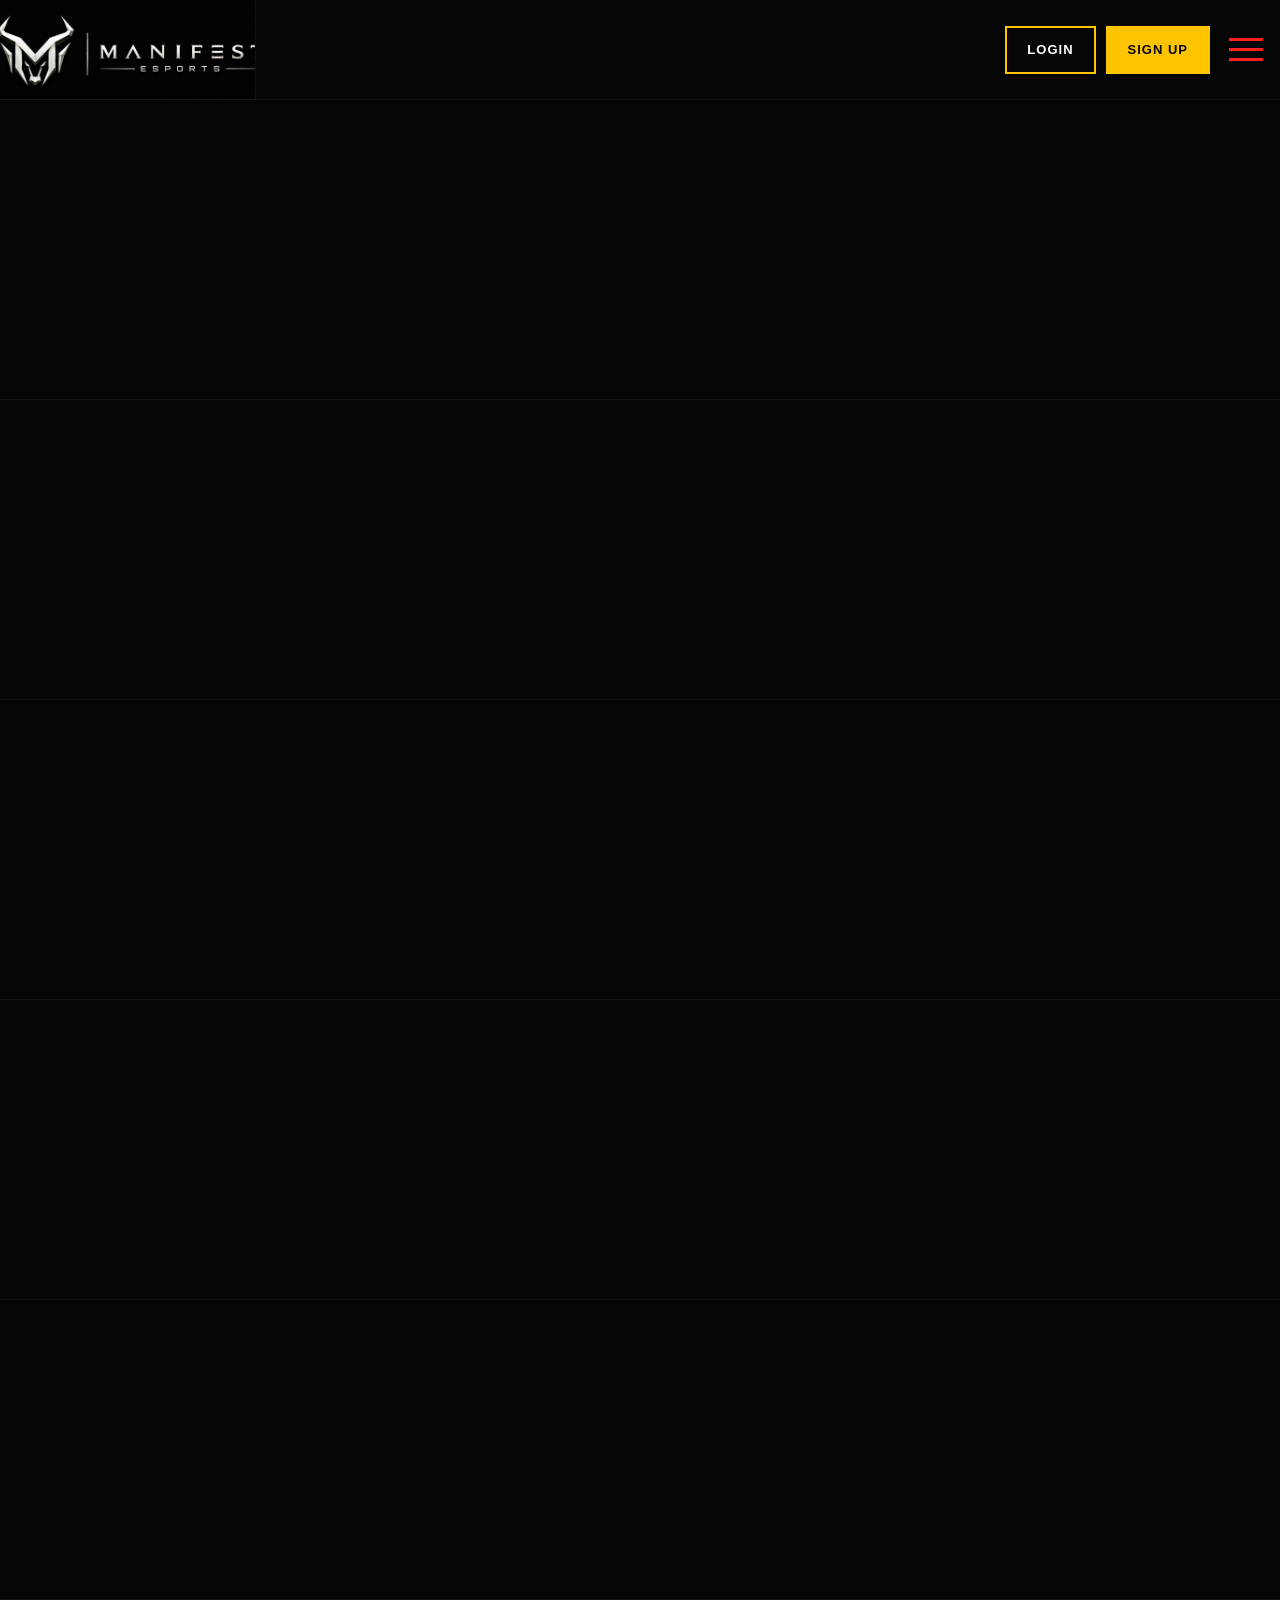
==== commit b7be731b: "Update index.html" ====
--- a/index.html
+++ b/index.html
@@ -9,17 +9,21 @@
 
     <meta charset="UTF-8">
 
-    <meta name="viewport"
-          content="width=device-width, initial-scale=1.0">
-
-    <meta name="description"
-          content="Manifest Esports - Tournament management and esports operations.">
+    <meta
+        name="viewport"
+        content="width=device-width, initial-scale=1.0"
+    >
+
+    <meta
+        name="description"
+        content="Manifest Esports - Tournament management and esports operations."
+    >
 
     <title>Manifest Esports</title>
 
 
     <!-- =========================================================
-         CSS
+         MAIN CSS
     ========================================================== -->
 
     <link rel="stylesheet" href="css/styles.css">
@@ -32,24 +36,28 @@
 
     <!-- =========================================================
          MODULE 1
-         NAVIGATION BAR
-    ========================================================== -->
-
-    <header class="main-navbar" id="mainNavbar">
+         MAIN NAVIGATION BAR
+    ========================================================== -->
+
+    <header class="main-navbar">
 
 
         <!-- =====================================================
-             LEFT SIDE
-             LOGO
-             
-             On mobile:
-             Width = 20% of navbar
-             Height = 100% of navbar
+             LEFT SECTION — LOGO
+
+             This section is completely independent from the
+             buttons on the right.
+
+             Mobile:
+             20% of navbar width
+
+             Desktop:
+             20% of navbar width
         ====================================================== -->
 
-        <div class="navbar-logo">
-
-            <div class="logo-mark">
+        <div class="navbar-logo-section">
+
+            <div class="navbar-logo">
 
                 <img
                     src="mainlogo.png"
@@ -63,18 +71,28 @@
 
 
         <!-- =====================================================
-             RIGHT SIDE
-             LOGIN + SIGN UP + HAMBURGER
+             RIGHT SECTION
+
+             Contains:
+
+             - Login
+             - Sign Up
+             OR
+             - Profile
+             - Hamburger
         ====================================================== -->
 
-        <div class="navbar-right">
-
-
-            <!-- =================================================
-                 LOGIN / SIGN UP
-            ================================================== -->
-
-            <div class="navbar-auth" id="navbarAuth">
+        <div class="navbar-right-section">
+
+
+            <!-- =================================================
+                 LOGGED OUT AUTH BUTTONS
+            ================================================== -->
+
+            <div
+                class="navbar-auth"
+                id="navbarAuth"
+            >
 
                 <a
                     href="login.html"
@@ -96,10 +114,10 @@
 
 
             <!-- =================================================
-                 PROFILE
-                 
-                 Hidden by default.
-                 Can be activated later through JavaScript.
+                 LOGGED IN PROFILE
+
+                 Hidden before login.
+                 Appears after login.
             ================================================== -->
 
             <div
@@ -110,6 +128,7 @@
                 <button
                     class="profile-button"
                     id="profileButton"
+                    type="button"
                     aria-label="Open Profile"
                 >
 
@@ -138,17 +157,20 @@
                 >
 
                     <div class="profile-dropdown-label">
-                        ACCOUNT
-                    </div>
+                        TEAM
+                    </div>
+
 
                     <div
                         class="profile-dropdown-name"
-                        id="profileName"
-                    >
-                        PROFILE
-                    </div>
+                        id="profileTeamName"
+                    >
+                        GUEST
+                    </div>
+
 
                     <div class="profile-dropdown-line"></div>
+
 
                     <a
                         href="profile.html"
@@ -157,6 +179,7 @@
                         VIEW PROFILE
                     </a>
 
+
                     <a
                         href="settings.html"
                         class="profile-dropdown-link"
@@ -164,9 +187,11 @@
                         ACCOUNT SETTINGS
                     </a>
 
+
                     <button
                         class="profile-logout"
                         id="logoutButton"
+                        type="button"
                     >
                         LOG OUT
                     </button>
@@ -178,17 +203,15 @@
 
 
             <!-- =================================================
-                 HAMBURGER MENU
-                 
-                 THIS IS THE ONLY HAMBURGER BUTTON.
+                 ONE AND ONLY HAMBURGER
             ================================================== -->
 
             <button
                 class="menu-toggle"
                 id="menuToggle"
+                type="button"
                 aria-label="Open Menu"
                 aria-expanded="false"
-                type="button"
             >
 
                 <span></span>
@@ -205,7 +228,7 @@
 
     <!-- =========================================================
          MODULE 2
-         MENU OVERLAY
+         DARK OVERLAY
     ========================================================== -->
 
     <div
@@ -229,7 +252,9 @@
         <div class="side-menu-content">
 
 
-            <!-- MENU TITLE -->
+            <!-- =================================================
+                 MENU TITLE
+            ================================================== -->
 
             <div class="menu-heading">
                 MENU
@@ -239,14 +264,84 @@
 
 
 
-            <!-- AUTHENTICATION AREA -->
+            <!-- =================================================
+                 PROFILE
+
+                 IMPORTANT:
+                 PROFILE IS ABOVE LOGIN/SIGN UP
+            ================================================== -->
+
+            <div class="side-profile">
+
+                <a
+                    href="profile.html"
+                    class="side-profile-button"
+                    aria-label="Open Profile"
+                >
+
+                    <div class="side-profile-icon">
+
+                        <svg
+                            viewBox="0 0 24 24"
+                            aria-hidden="true"
+                        >
+
+                            <path
+                                d="M12 12a4 4 0 1 0 0-8
+                                   4 4 0 0 0 0 8ZM4 21
+                                   c0-4.42 3.58-8 8-8s8
+                                   3.58 8 8H4Z"
+                            />
+
+                        </svg>
+
+                    </div>
+
+                </a>
+
+
+                <div class="side-profile-info">
+
+                    <div class="side-profile-label">
+                        PROFILE
+                    </div>
+
+                    <div
+                        class="side-profile-name"
+                        id="sideProfileName"
+                    >
+                        GUEST
+                    </div>
+
+                </div>
+
+            </div>
+
+
+
+            <!-- =================================================
+                 LOGGED OUT:
+
+                 LOGIN + SIGN UP
+
+                 LOGGED IN:
+
+                 TEAM NAME
+            ================================================== -->
 
             <div
                 class="menu-auth-container"
                 id="menuAuthContainer"
             >
 
-                <div class="menu-auth-buttons">
+                <!-- =============================================
+                     LOGGED OUT BUTTONS
+                ============================================== -->
+
+                <div
+                    class="menu-auth-buttons"
+                    id="menuAuthButtons"
+                >
 
                     <a
                         href="login.html"
@@ -255,6 +350,7 @@
                         LOGIN
                     </a>
 
+
                     <a
                         href="signup.html"
                         class="menu-signup-button"
@@ -264,54 +360,38 @@
 
                 </div>
 
-            </div>
-
-
-
-            <!-- PROFILE AREA -->
-
-            <div
-                class="menu-profile"
-                id="menuProfile"
-            >
-
-                <div class="menu-profile-icon">
-
-                    <svg
-                        viewBox="0 0 24 24"
-                        aria-hidden="true"
-                    >
-
-                        <path
-                            d="M12 12a4 4 0 1 0 0-8
-                               4 4 0 0 0 0 8ZM4 21
-                               c0-4.42 3.58-8 8-8s8
-                               3.58 8 8H4Z"
-                        />
-
-                    </svg>
+
+                <!-- =============================================
+                     LOGGED IN TEAM
+
+                     Hidden until user logs in.
+                ============================================== -->
+
+                <div
+                    class="menu-team-container"
+                    id="menuTeamContainer"
+                >
+
+                    <div class="menu-team-label">
+                        TEAM
+                    </div>
+
+
+                    <div
+                        class="menu-team-name"
+                        id="menuTeamName"
+                    >
+                        TEAM NAME
+                    </div>
 
                 </div>
 
-
-                <div class="menu-profile-info">
-
-                    <div class="menu-profile-label">
-                        PROFILE
-                    </div>
-
-                    <div class="menu-profile-name">
-                        GUEST
-                    </div>
-
-                </div>
-
-            </div>
-
-
-
-            <!-- =================================================
-                 NAVIGATION LINKS
+            </div>
+
+
+
+            <!-- =================================================
+                 NAVIGATION
             ================================================== -->
 
             <nav class="menu-navigation">
@@ -353,103 +433,53 @@
 
 
     <!-- =========================================================
-         MODULE 4
          MAIN WEBSITE CONTENT
-         
-         Keep your existing sections here.
+
+         Replace these sections with your actual modules later.
     ========================================================== -->
 
     <main>
 
-
-        <!-- HOME -->
-
         <section
             id="home"
             class="placeholder-section"
-        >
-
-            <!-- Your Home content goes here -->
-
-        </section>
-
-
-
-        <!-- TOURNAMENTS -->
+        ></section>
+
 
         <section
             id="tournaments"
             class="placeholder-section"
-        >
-
-            <!-- Your Tournaments content goes here -->
-
-        </section>
-
-
-
-        <!-- TEAMS -->
+        ></section>
+
 
         <section
             id="teams"
             class="placeholder-section"
-        >
-
-            <!-- Your Teams content goes here -->
-
-        </section>
-
-
-
-        <!-- LEADERBOARD -->
+        ></section>
+
 
         <section
             id="leaderboard"
             class="placeholder-section"
-        >
-
-            <!-- Your Leaderboard content goes here -->
-
-        </section>
-
-
-
-        <!-- ESPORTS CONNECT -->
+        ></section>
+
 
         <section
             id="esports-connect"
             class="placeholder-section"
-        >
-
-            <!-- Your Esports Connect content goes here -->
-
-        </section>
-
-
-
-        <!-- NEWS -->
+        ></section>
+
 
         <section
             id="news"
             class="placeholder-section"
-        >
-
-            <!-- Your News content goes here -->
-
-        </section>
-
-
-
-        <!-- ABOUT -->
+        ></section>
+
 
         <section
             id="about"
             class="placeholder-section"
-        >
-
-            <!-- Your About content goes here -->
-
-        </section>
+        ></section>
 
     </main>
 
--- a/css/styles.css
+++ b/css/styles.css
@@ -8,1179 +8,1349 @@
     box-sizing: border-box;
 }
 
+
 html {
     scroll-behavior: smooth;
 }
+
 
 body {
     width: 100%;
     min-height: 100vh;
+
     background: #050505;
     color: #ffffff;
+
     font-family: Arial, Helvetica, sans-serif;
+
     overflow-x: hidden;
 }
 
-/* =========================================================
-   MODULE 1 — NAVIGATION BAR
-========================================================= */
-
-.navbar {
+
+/* =========================================================
+   MODULE 1
+   MAIN NAVIGATION BAR
+========================================================= */
+
+.main-navbar {
+
     width: 100%;
-    height: 70px;
+
+    height: 100px;
+
     background: #050505;
 
     display: flex;
+
+    align-items: stretch;
+
+    position: relative;
+
+    z-index: 1000;
+
+    border-bottom: 1px solid #151515;
+}
+
+
+/* =========================================================
+   LEFT LOGO SECTION
+
+   THIS IS THE IMPORTANT CHANGE.
+
+   The logo has its OWN 20% section.
+
+   It is not sharing space with LOGIN/SIGN UP.
+
+   20% width
+   100% height
+========================================================= */
+
+.navbar-logo-section {
+
+    width: 20%;
+
+    height: 100%;
+
+    flex: 0 0 20%;
+
+    display: flex;
+
     align-items: center;
 
-    position: relative;
-    box-sizing: border-box;
-}
-
-
-/* ================================
-   LOGO
-================================ */
+    justify-content: center;
+
+    overflow: hidden;
+
+    border-right: 1px solid #0f0f0f;
+}
+
+
+/* =========================================================
+   LOGO CONTAINER
+========================================================= */
 
 .navbar-logo {
-    width: 20%;
+
+    width: 100%;
+
     height: 100%;
 
     display: flex;
+
     align-items: center;
 
-    padding-left: 15px;
-    box-sizing: border-box;
-}
-
-.logo-mark {
-    width: 100%;
+    justify-content: center;
+
+    overflow: hidden;
+}
+
+
+/* =========================================================
+   LOGO IMAGE
+
+   The image stays proportional.
+
+   It is enlarged slightly so it is more visible on
+   mobile screens.
+
+========================================================= */
+
+.navbar-logo img {
+
+    width: 115%;
+
+    height: 115%;
+
+    max-width: none;
+
+    display: block;
+
+    object-fit: contain;
+
+    object-position: center;
+
+    transform: scale(1.05);
+}
+
+
+/* =========================================================
+   RIGHT NAVIGATION SECTION
+
+   Remaining 80%
+========================================================= */
+
+.navbar-right-section {
+
+    width: 80%;
+
     height: 100%;
 
-    display: flex;
+    flex: 1;
+
+    min-width: 0;
+
+    display: flex;
+
     align-items: center;
-}
-
-.logo-mark img {
-    width: 100%;
-    height: 100%;
-
-    max-width: 170px;
-
-    object-fit: contain;
-    object-position: left center;
-
-    display: block;
-}
-
-.logo-title {
-    color: #ff2020;
-    font-size: 18px;
-    font-weight: 900;
-    margin-bottom: 5px;
-}
-
-.logo-subtitle {
-    color: #ffd000;
-    font-size: 11px;
-    font-weight: 900;
-    letter-spacing: 3px;
-}
-
-.navbar-right {
-    display: flex;
+
+    justify-content: flex-end;
+
+    gap: 10px;
+
+    padding-right: 12px;
+}
+
+
+/* =========================================================
+   LOGIN / SIGN UP
+========================================================= */
+
+.navbar-auth {
+
+    display: flex;
+
     align-items: center;
-    gap: 12px;
-}
-
-.navbar-auth {
-    display: flex;
-    align-items: center;
+
     gap: 10px;
-    margin-right: 15px;
-}
+}
+
 
 .navbar-login,
 .navbar-signup {
-    height: 38px;
-    display: flex;
+
+    height: 48px;
+
+    display: flex;
+
     align-items: center;
+
     justify-content: center;
+
     padding: 0 20px;
+
     text-decoration: none;
+
+    font-size: 13px;
+
+    font-weight: 900;
+
+    letter-spacing: 1px;
+
+    white-space: nowrap;
+
+    transition: 0.25s ease;
+}
+
+
+/* =========================================================
+   LOGIN BUTTON
+========================================================= */
+
+.navbar-login {
+
+    background: transparent;
+
+    border: 2px solid #ffc400;
+
+    color: #ffffff;
+}
+
+
+.navbar-login:hover {
+
+    background: #ffc400;
+
+    color: #050505;
+}
+
+
+/* =========================================================
+   SIGN UP BUTTON
+========================================================= */
+
+.navbar-signup {
+
+    background: #ffc400;
+
+    border: 2px solid #ffc400;
+
+    color: #050505;
+}
+
+
+.navbar-signup:hover {
+
+    background: #ffffff;
+
+    border-color: #ffffff;
+}
+
+
+/* =========================================================
+   NAVBAR PROFILE
+
+   HIDDEN BEFORE LOGIN
+========================================================= */
+
+.navbar-profile {
+
+    position: relative;
+
+    width: 70px;
+
+    height: 55px;
+
+    display: none;
+
+    align-items: center;
+
+    justify-content: center;
+}
+
+
+/* =========================================================
+   SHOW PROFILE AFTER LOGIN
+========================================================= */
+
+.navbar-profile.active {
+
+    display: flex;
+}
+
+
+/* =========================================================
+   PROFILE BUTTON
+========================================================= */
+
+.profile-button {
+
+    width: 48px;
+
+    height: 48px;
+
+    display: flex;
+
+    align-items: center;
+
+    justify-content: center;
+
+    background: #111111;
+
+    border: 2px solid #ffc400;
+
+    border-radius: 50%;
+
+    color: #ffc400;
+
+    cursor: pointer;
+
+    transition: 0.25s ease;
+}
+
+
+.profile-button:hover {
+
+    background: #ffc400;
+
+    color: #050505;
+}
+
+
+.profile-button svg {
+
+    width: 25px;
+
+    height: 25px;
+
+    fill: currentColor;
+}
+
+
+/* =========================================================
+   PROFILE DROPDOWN
+========================================================= */
+
+.profile-dropdown {
+
+    position: absolute;
+
+    top: 62px;
+
+    right: 0;
+
+    width: 230px;
+
+    padding: 20px;
+
+    background: #0d0d0d;
+
+    border: 1px solid #2c2c2c;
+
+    border-top: 2px solid #ffc400;
+
+    opacity: 0;
+
+    visibility: hidden;
+
+    transform: translateY(-8px);
+
+    transition: 0.25s ease;
+
+    z-index: 1300;
+}
+
+
+.profile-dropdown.active {
+
+    opacity: 1;
+
+    visibility: visible;
+
+    transform: translateY(0);
+}
+
+
+.profile-dropdown-label {
+
+    color: #ffc400;
+
+    font-size: 10px;
+
+    font-weight: 900;
+
+    letter-spacing: 2px;
+
+    margin-bottom: 8px;
+}
+
+
+.profile-dropdown-name {
+
+    color: #ffffff;
+
+    font-size: 17px;
+
+    font-weight: 900;
+
+    margin-bottom: 16px;
+
+    word-break: break-word;
+}
+
+
+.profile-dropdown-line {
+
+    width: 100%;
+
+    height: 1px;
+
+    background: #333333;
+
+    margin-bottom: 15px;
+}
+
+
+.profile-dropdown-link {
+
+    display: block;
+
+    color: #ffffff;
+
+    text-decoration: none;
+
+    font-size: 13px;
+
+    font-weight: 700;
+
+    margin-bottom: 13px;
+}
+
+
+.profile-dropdown-link:hover {
+
+    color: #ffc400;
+}
+
+
+.profile-logout {
+
+    width: 100%;
+
+    padding: 10px 0;
+
+    margin-top: 5px;
+
+    border: 1px solid #ff2020;
+
+    background: transparent;
+
+    color: #ff2020;
+
     font-size: 12px;
+
+    font-weight: 800;
+
+    cursor: pointer;
+}
+
+
+.profile-logout:hover {
+
+    background: #ff2020;
+
+    color: #ffffff;
+}
+
+
+/* =========================================================
+   HAMBURGER
+
+   ONLY ONE HAMBURGER EXISTS.
+========================================================= */
+
+.menu-toggle {
+
+    width: 45px;
+
+    height: 50px;
+
+    padding: 0;
+
+    margin-left: 3px;
+
+    display: flex;
+
+    flex-direction: column;
+
+    align-items: center;
+
+    justify-content: center;
+
+    gap: 7px;
+
+    background: transparent;
+
+    border: none;
+
+    cursor: pointer;
+
+    flex-shrink: 0;
+
+    z-index: 1300;
+}
+
+
+/* =========================================================
+   HAMBURGER LINES
+========================================================= */
+
+.menu-toggle span {
+
+    width: 34px;
+
+    height: 3px;
+
+    display: block;
+
+    background: #ff2020;
+
+    transition: 0.3s ease;
+}
+
+
+/* =========================================================
+   HAMBURGER -> X
+========================================================= */
+
+.menu-toggle.active span:nth-child(1) {
+
+    transform:
+        translateY(10px)
+        rotate(45deg);
+}
+
+
+.menu-toggle.active span:nth-child(2) {
+
+    opacity: 0;
+}
+
+
+.menu-toggle.active span:nth-child(3) {
+
+    transform:
+        translateY(-10px)
+        rotate(-45deg);
+}
+
+
+/* =========================================================
+   MODULE 2
+   DARK OVERLAY
+========================================================= */
+
+.menu-overlay {
+
+    position: fixed;
+
+    inset: 0;
+
+    background: rgba(0, 0, 0, 0.78);
+
+    opacity: 0;
+
+    visibility: hidden;
+
+    transition: 0.35s ease;
+
+    z-index: 1050;
+}
+
+
+.menu-overlay.active {
+
+    opacity: 1;
+
+    visibility: visible;
+}
+
+
+/* =========================================================
+   MODULE 3
+   SIDE MENU
+========================================================= */
+
+.side-menu {
+
+    position: fixed;
+
+    top: 0;
+
+    right: 0;
+
+    width: 360px;
+
+    max-width: 88vw;
+
+    height: 100vh;
+
+    background: #0b0b0b;
+
+    border-left: 2px solid #ff2020;
+
+    transform: translateX(100%);
+
+    transition:
+        transform 0.4s
+        cubic-bezier(0.77, 0, 0.175, 1);
+
+    z-index: 1200;
+
+    overflow-y: auto;
+}
+
+
+.side-menu.active {
+
+    transform: translateX(0);
+}
+
+
+/* =========================================================
+   SIDE MENU CONTENT
+========================================================= */
+
+.side-menu-content {
+
+    padding: 120px 35px 40px;
+}
+
+
+/* =========================================================
+   MENU TITLE
+========================================================= */
+
+.menu-heading {
+
+    color: #ffd000;
+
+    font-size: 15px;
+
     font-weight: 900;
-    letter-spacing: 1px;
-    transition: 0.3s ease;
-}
-
-.navbar-login {
-    border: 1px solid #ffc400;
-    background: transparent;
+
+    letter-spacing: 2px;
+
+    margin-bottom: 14px;
+}
+
+
+.menu-line {
+
+    width: 100%;
+
+    height: 1px;
+
+    background: #353535;
+
+    margin-bottom: 25px;
+}
+
+
+/* =========================================================
+   SIDE PROFILE
+
+   PROFILE IS ABOVE LOGIN / SIGN UP
+========================================================= */
+
+.side-profile {
+
+    width: 100%;
+
+    display: flex;
+
+    align-items: center;
+
+    gap: 14px;
+
+    margin-bottom: 25px;
+}
+
+
+/* =========================================================
+   PROFILE LINK
+========================================================= */
+
+.side-profile-button {
+
+    display: flex;
+
+    align-items: center;
+
+    justify-content: center;
+
+    text-decoration: none;
+}
+
+
+/* =========================================================
+   PROFILE ICON
+========================================================= */
+
+.side-profile-icon {
+
+    width: 50px;
+
+    height: 50px;
+
+    display: flex;
+
+    align-items: center;
+
+    justify-content: center;
+
+    background: #151515;
+
+    border: 2px solid #ffc400;
+
+    border-radius: 50%;
+
+    color: #ffc400;
+
+    transition: 0.25s ease;
+}
+
+
+.side-profile-button:hover
+.side-profile-icon {
+
+    background: #ffc400;
+
+    color: #050505;
+}
+
+
+.side-profile-icon svg {
+
+    width: 26px;
+
+    height: 26px;
+
+    fill: currentColor;
+}
+
+
+/* =========================================================
+   PROFILE TEXT
+========================================================= */
+
+.side-profile-info {
+
+    display: flex;
+
+    flex-direction: column;
+
+    gap: 5px;
+}
+
+
+.side-profile-label {
+
+    color: #ffc400;
+
+    font-size: 10px;
+
+    font-weight: 900;
+
+    letter-spacing: 1.8px;
+}
+
+
+.side-profile-name {
+
     color: #ffffff;
-}
-
-.navbar-login:hover {
-    background: #ffc400;
-    color: #050505;
-}
-
-.navbar-signup {
-    border: 1px solid #ffc400;
-    background: #ffc400;
-    color: #050505;
-}
-
-.navbar-signup:hover {
-    background: #ffffff;
-    border-color: #ffffff;
-}
-
-/* =========================================================
-   PROFILE
-========================================================= */
-
-.navbar-profile {
-    position: relative;
-    display: none;
-    align-items: center;
-    margin-right: 15px;
-}
-
-.navbar-profile.active {
-    display: flex;
-}
-
-.profile-button {
-    width: 42px;
-    height: 42px;
-    display: flex;
-    align-items: center;
-    justify-content: center;
-    border: 2px solid #ffc400;
-    border-radius: 50%;
-    background: #111111;
-    color: #ffc400;
-    cursor: pointer;
-}
-
-.profile-button svg {
-    width: 23px;
-    height: 23px;
-    fill: currentColor;
-}
-
-.profile-dropdown {
-    position: absolute;
-    top: 54px;
-    right: 0;
-    width: 230px;
-    padding: 20px;
-    background: #0d0d0d;
-    border: 1px solid #2c2c2c;
-    border-top: 2px solid #ffc400;
-    opacity: 0;
-    visibility: hidden;
-    transform: translateY(-8px);
-    transition: 0.25s ease;
-    z-index: 1200;
-}
-
-.profile-dropdown.active {
-    opacity: 1;
-    visibility: visible;
-    transform: translateY(0);
-}
-
-.profile-dropdown-label {
-    color: #ffc400;
-    font-size: 10px;
+
+    font-size: 16px;
+
     font-weight: 900;
-    letter-spacing: 2px;
-    margin-bottom: 8px;
-}
-
-.profile-dropdown-name {
-    color: #ffffff;
-    font-size: 17px;
-    font-weight: 800;
-    margin-bottom: 16px;
-    word-break: break-word;
-}
-
-.profile-dropdown-line {
+
+    text-transform: uppercase;
+}
+
+
+/* =========================================================
+   AUTH / TEAM AREA
+========================================================= */
+
+.menu-auth-container {
+
     width: 100%;
-    height: 1px;
-    background: #333333;
-    margin-bottom: 15px;
-}
-
-.profile-dropdown-link {
-    display: block;
-    color: #ffffff;
-    text-decoration: none;
-    font-size: 13px;
-    font-weight: 700;
-    margin-bottom: 13px;
-}
-
-.profile-dropdown-link:hover {
-    color: #ffc400;
-}
-
-.profile-logout {
+
+    margin-bottom: 40px;
+}
+
+
+/* =========================================================
+   LOGIN / SIGN UP BUTTONS
+========================================================= */
+
+.menu-auth-buttons {
+
     width: 100%;
-    padding: 10px 0;
-    margin-top: 5px;
-    border: 1px solid #ff2020;
-    background: transparent;
-    color: #ff2020;
-    font-size: 12px;
-    font-weight: 800;
-    cursor: pointer;
-}
-
-.profile-logout:hover {
-    background: #ff2020;
-    color: #ffffff;
-}
-
-/* =========================================================
-   HAMBURGER
-========================================================= */
-
-.menu-toggle {
-    width: 34px;
-    height: 30px;
-    padding: 0;
-    display: flex;
-    flex-direction: column;
-    justify-content: space-between;
-    background: transparent;
-    border: none;
-    cursor: pointer;
-    z-index: 1200;
-}
-
-.menu-toggle span {
-    display: block;
-    width: 34px;
-    height: 2px;
-    background: #ff2020;
-    transition: 0.3s ease;
-}
-
-.menu-toggle.active span:nth-child(1) {
-    transform: translateY(14px) rotate(45deg);
-}
-
-.menu-toggle.active span:nth-child(2) {
-    opacity: 0;
-}
-
-.menu-toggle.active span:nth-child(3) {
-    transform: translateY(-14px) rotate(-45deg);
-}
-
-/* =========================================================
-   MODULE 2 — SIDE MENU
-========================================================= */
-
-.menu-overlay {
-    position: fixed;
-    inset: 0;
-    background: rgba(0, 0, 0, 0.78);
-    opacity: 0;
-    visibility: hidden;
-    transition: 0.35s ease;
-    z-index: 1050;
-}
-
-.menu-overlay.active {
-    opacity: 1;
-    visibility: visible;
-}
-
-.side-menu {
-    position: fixed;
-    top: 0;
-    right: 0;
-    width: 360px;
-    height: 100vh;
-    background: #0b0b0b;
-    border-left: 2px solid #ff2020;
-    transform: translateX(100%);
-    transition: transform 0.4s cubic-bezier(0.77, 0, 0.175, 1);
-    z-index: 1150;
-    overflow-y: auto;
-}
-
-.side-menu.active {
-    transform: translateX(0);
-}
-
-.side-menu-content {
-    padding: 123px 35px 40px;
-}
-
-.menu-heading {
-    color: #ffd000;
-    font-size: 15px;
-    font-weight: 900;
-    letter-spacing: 2px;
-    margin-bottom: 14px;
-}
-
-.menu-line {
-    width: 100%;
-    height: 1px;
-    background: #353535;
-    margin-bottom: 25px;
-}
-
-.menu-auth-container {
-    width: 100%;
-    margin-bottom: 38px;
-}
-
-.menu-auth-buttons {
-    display: flex;
+
+    display: flex;
+
     gap: 10px;
-    width: 100%;
-}
+}
+
 
 .menu-login-button,
 .menu-signup-button {
+
     flex: 1;
+
     height: 45px;
-    display: flex;
+
+    display: flex;
+
     align-items: center;
+
     justify-content: center;
+
     text-decoration: none;
+
     font-size: 12px;
+
     font-weight: 900;
+
     letter-spacing: 1px;
 }
 
+
 .menu-login-button {
+
     background: transparent;
+
     border: 1px solid #ffc400;
+
     color: #ffffff;
 }
 
+
 .menu-signup-button {
+
     background: #ffc400;
+
     border: 1px solid #ffc400;
+
     color: #050505;
 }
 
+
 .menu-login-button:hover {
+
     background: #ffc400;
+
     color: #050505;
 }
 
+
 .menu-signup-button:hover {
+
     background: #ffffff;
+
     border-color: #ffffff;
 }
 
-.menu-profile {
-    display: flex;
-    align-items: center;
-    gap: 14px;
-}
-
-.menu-profile-icon {
-    width: 48px;
-    height: 48px;
-    display: flex;
-    align-items: center;
-    justify-content: center;
-    border: 2px solid #ffc400;
-    border-radius: 50%;
-    background: #151515;
+
+/* =========================================================
+   TEAM CONTAINER
+
+   HIDDEN BEFORE LOGIN
+========================================================= */
+
+.menu-team-container {
+
+    display: none;
+
+    width: 100%;
+
+    padding: 13px 15px;
+
+    background: #111111;
+
+    border-left: 2px solid #ffc400;
+}
+
+
+/* =========================================================
+   SHOW TEAM AFTER LOGIN
+========================================================= */
+
+.menu-team-container.active {
+
+    display: block;
+}
+
+
+/* =========================================================
+   TEAM LABEL
+========================================================= */
+
+.menu-team-label {
+
     color: #ffc400;
-}
-
-.menu-profile-icon svg {
-    width: 25px;
-    height: 25px;
-    fill: currentColor;
-}
-
-.menu-profile-info {
-    display: flex;
+
+    font-size: 9px;
+
+    font-weight: 900;
+
+    letter-spacing: 2px;
+
+    margin-bottom: 5px;
+}
+
+
+/* =========================================================
+   TEAM NAME
+========================================================= */
+
+.menu-team-name {
+
+    color: #ffffff;
+
+    font-size: 16px;
+
+    font-weight: 900;
+
+    text-transform: uppercase;
+
+    word-break: break-word;
+}
+
+
+/* =========================================================
+   NAVIGATION LINKS
+========================================================= */
+
+.menu-navigation {
+
+    display: flex;
+
     flex-direction: column;
-    gap: 4px;
-}
-
-.menu-profile-label {
-    color: #ffc400;
-    font-size: 10px;
-    font-weight: 900;
-    letter-spacing: 1.5px;
-}
-
-.menu-profile-name {
-    color: #ffffff;
-    font-size: 15px;
+
+    gap: 30px;
+}
+
+
+.menu-navigation a {
+
+    color: #f2f2f2;
+
+    text-decoration: none;
+
+    font-size: 20px;
+
     font-weight: 800;
-}
-
-.menu-profile-link {
-    color: inherit;
-    text-decoration: none;
-}
-
-.menu-navigation {
-    display: flex;
-    flex-direction: column;
-    gap: 34px;
-}
-
-.menu-navigation a {
-    color: #f2f2f2;
-    text-decoration: none;
-    font-size: 20px;
-    font-weight: 800;
-    transition: 0.25s ease;
-}
+
+    transition:
+        color 0.25s ease,
+        transform 0.25s ease;
+}
+
 
 .menu-navigation a:hover {
+
     color: #ff2020;
+
     transform: translateX(6px);
 }
 
-/* =========================================================
-   MODULE 3 — HOME / HERO
-========================================================= */
-
-.hero-section {
-    position: relative;
+
+/* =========================================================
+   MAIN CONTENT PLACEHOLDER
+========================================================= */
+
+.placeholder-section {
+
     width: 100%;
-    min-height: 560px;
-    margin-top: 76px;
-    overflow: hidden;
-    background-color: #050505;
-    background-image:
-        linear-gradient(to bottom, rgba(4, 5, 10, 0.35), rgba(2, 3, 7, 0.92)),
-        url("../images/hero-background.jpg");
-    background-size: cover;
-    background-position: center;
-    background-repeat: no-repeat;
-}
-
-.hero-section::before {
-    content: "";
-    position: absolute;
-    inset: 0;
-    background: linear-gradient(90deg, rgba(0,0,0,.70), rgba(0,0,0,.30), rgba(0,0,0,.45));
-    z-index: 1;
-}
-
-.hero-section::after {
-    content: "";
-    position: absolute;
-    inset: 0;
-    background-image:
-        linear-gradient(rgba(255,255,255,.055) 1px, transparent 1px),
-        linear-gradient(90deg, rgba(255,255,255,.055) 1px, transparent 1px);
-    background-size: 58px 40px;
-    z-index: 2;
-}
-
-.hero-content {
-    position: relative;
-    z-index: 3;
-    max-width: 1100px;
-    margin: auto;
-    padding: 10px 40px 70px;
-}
-
-.hero-tagline {
-    display: flex;
-    align-items: center;
-    gap: 20px;
-    margin-bottom: 27px;
-}
-
-.hero-tagline-line {
-    width: 62px;
-    height: 4px;
-    background: #ffc400;
-}
-
-.hero-tagline-text {
-    color: #ffc400;
-    font-size: 20px;
-    font-weight: 800;
-    letter-spacing: 3px;
-}
-
-.hero-heading {
-    width: fit-content;
-    margin-bottom: 60px;
-    line-height: .82;
-    text-transform: uppercase;
-}
-
-.hero-heading-solid,
-.hero-heading-outline {
-    display: block;
-    font-size: clamp(80px, 8vw, 140px);
-    font-weight: 900;
-    letter-spacing: -6px;
-    white-space: nowrap;
-}
-
-.hero-heading-solid {
-    color: #ffffff;
-}
-
-.hero-heading-outline {
-    color: transparent;
-    -webkit-text-stroke: 3px #ffc400;
-}
-
-.hero-description {
-    max-width: 720px;
-    margin-bottom: 47px;
-    color: #d9d9d9;
-    font-size: 21px;
-    line-height: 1.8;
-}
-
-.hero-button {
-    display: inline-flex;
-    align-items: center;
-    justify-content: space-between;
-    width: 286px;
-    height: 55px;
-    padding: 0 25px 0 38px;
-    background: #ffc400;
-    color: #050505;
-    text-decoration: none;
-    font-size: 17px;
-    font-weight: 900;
-}
-
-.hero-button:hover {
-    background: #ffffff;
-}
-
-.hero-button-arrow {
-    font-size: 29px;
-}
-
-.hero-bottom-fade {
-    position: absolute;
-    left: 0;
-    bottom: 0;
-    width: 100%;
-    height: 120px;
-    background: linear-gradient(to bottom, transparent, #050505);
-    z-index: 4;
-}
-
-/* =========================================================
-   MODULE 4 — PAST TOURNAMENTS
-========================================================= */
-
-.tournaments-section {
-    position: relative;
-    width: 100%;
-    padding: 74px 0 70px;
-    background: #101010;
-    overflow: hidden;
-}
-
-.tournament-dots {
-    display: flex;
-    justify-content: center;
-    align-items: center;
-    gap: 8px;
-    margin-bottom: 74px;
-}
-
-.tournament-dot {
-    width: 8px;
-    height: 8px;
-    border-radius: 50%;
-    background: #777777;
-    cursor: pointer;
-}
-
-.tournament-dot.active {
-    background: #d4b000;
-    transform: scale(1.15);
-}
-
-.tournaments-container {
-    width: calc(100% - 120px);
-    max-width: 1200px;
-    margin: auto;
-}
-
-.tournaments-title {
-    margin-bottom: 22px;
-    color: #ffc400;
-    font-size: 18px;
-    font-weight: 900;
-}
-
-.tournament-slider-wrapper {
-    position: relative;
-    width: 100%;
-    overflow: hidden;
-}
-
-.tournament-slider {
-    display: flex;
-    gap: 22px;
-    overflow-x: auto;
-    scroll-behavior: smooth;
-    scrollbar-width: none;
-    padding-bottom: 5px;
-}
-
-.tournament-slider::-webkit-scrollbar {
-    display: none;
-}
-
-.tournament-card {
-    flex: 0 0 288px;
-    min-height: 416px;
-    padding: 20px;
-    background: #080808;
-    border: 1px solid #292929;
-    border-radius: 12px;
-    transition: transform .25s ease, border-color .25s ease;
-}
-
-.tournament-card:hover {
-    transform: translateY(-5px);
-    border-color: #444444;
-}
-
-.tournament-poster {
-    width: 100%;
-    height: 246px;
-    object-fit: cover;
-    border-radius: 6px;
-    display: block;
-    margin-bottom: 15px;
-}
-
-.tournament-name {
-    color: #ffffff;
-    font-size: 14px;
-    font-weight: 700;
-    margin-bottom: 11px;
-    white-space: nowrap;
-    overflow: hidden;
-    text-overflow: ellipsis;
-}
-
-.tournament-status {
-    color: #00e85a;
-    font-size: 14px;
-    margin-bottom: 27px;
-}
-
-.tournament-date-label {
-    color: #777777;
-    font-size: 14px;
-    margin-bottom: 7px;
-}
-
-.tournament-date {
-    color: #ffffff;
-    font-size: 14px;
-    font-weight: 600;
-    line-height: 1.5;
-}
-
-.tournament-controls {
-    display: flex;
-    justify-content: flex-end;
-    gap: 10px;
-    margin-top: 24px;
-}
-
-.tournament-arrow {
-    width: 34px;
-    height: 34px;
-    display: flex;
-    align-items: center;
-    justify-content: center;
-    border: none;
-    border-radius: 50%;
-    background: #080808;
-    color: #777777;
-    font-size: 27px;
-    cursor: pointer;
-}
-
-.tournament-arrow:hover {
-    background: #1b1b1b;
-    color: #ffffff;
-}
-
-/* =========================================================
-   FUTURE SECTION PLACEHOLDERS
-========================================================= */
-
-.placeholder-section {
-    min-height: 220px;
-    display: flex;
-    align-items: center;
-    justify-content: center;
-    background: #0b0b0b;
-    border-top: 1px solid #1c1c1c;
-}
-
-.placeholder-section h2 {
-    color: #ffc400;
-    font-size: 28px;
-    letter-spacing: 2px;
-}
-
-/* =========================================================
-   MODULE 6 — FOOTER
-========================================================= */
-
-.site-footer {
-    width: 100%;
-    background: #151515;
-    border-top: 1px solid #252525;
-    padding: 28px 38px 20px;
-}
-
-.footer-top {
-    display: flex;
-    align-items: center;
-    justify-content: space-between;
-    padding-bottom: 38px;
-    border-bottom: 1px solid #2c2c2c;
-}
-
-.footer-logo {
-    color: #ffffff;
-    font-size: 17px;
-    font-weight: 900;
-    line-height: .8;
-}
-
-.footer-logo span {
-    display: block;
-    font-size: 8px;
-    letter-spacing: 2px;
-    margin-top: 5px;
-}
-
-.footer-socials {
-    display: flex;
-    align-items: center;
-    gap: 28px;
-}
-
-.footer-social {
-    color: #ffffff;
-    text-decoration: none;
-    font-size: 22px;
-}
-
-.footer-social:hover {
-    color: #ffc400;
-}
-
-.footer-links {
-    display: flex;
-    align-items: center;
-    justify-content: space-between;
-    gap: 30px;
-    padding: 36px 0 32px;
-}
-
-.footer-links a {
-    color: #858585;
-    text-decoration: none;
-    font-size: 15px;
-    font-weight: 600;
-}
-
-.footer-links a:hover {
-    color: #ffffff;
-}
-
-.footer-copyright {
-    color: #666666;
-    font-size: 13px;
-}
-
-/* =========================================================
-   AUTH PAGES — LOGIN / SIGN UP / PROFILE / SETTINGS
-========================================================= */
-
-.auth-page {
-    min-height: 100vh;
-    background:
-        radial-gradient(circle at top, #171717, #050505 60%);
-}
-
-.auth-container {
-    min-height: 100vh;
-    display: flex;
-    align-items: center;
-    justify-content: center;
-    position: relative;
-    padding: 80px 20px;
-}
-
-.auth-back {
-    position: absolute;
-    top: 30px;
-    left: 30px;
-    color: #ffc400;
-    text-decoration: none;
-    font-size: 12px;
-    font-weight: 900;
-    letter-spacing: 1px;
-}
-
-.auth-card {
-    width: min(440px, 100%);
-    padding: 40px;
-    background: #0d0d0d;
-    border: 1px solid #292929;
-    border-top: 3px solid #ffc400;
-}
-
-.auth-logo {
-    width: 58px;
-    height: 58px;
-    display: flex;
-    align-items: center;
-    justify-content: center;
-    background: #ffc400;
-    color: #050505;
-    font-size: 30px;
-    font-weight: 900;
-    margin-bottom: 25px;
-}
-
-.auth-card h1 {
-    font-size: 30px;
-    margin-bottom: 8px;
-}
-
-.auth-card > p {
-    color: #888888;
-    line-height: 1.5;
-    margin-bottom: 28px;
-}
-
-.auth-card form {
-    display: flex;
-    flex-direction: column;
-}
-
-.auth-card label {
-    color: #ffc400;
-    font-size: 10px;
-    font-weight: 900;
-    letter-spacing: 1.5px;
-    margin: 15px 0 8px;
-}
-
-.auth-card input {
-    width: 100%;
-    height: 46px;
-    padding: 0 14px;
-    border: 1px solid #333333;
-    outline: none;
-    background: #080808;
-    color: #ffffff;
-}
-
-.auth-card input:focus {
-    border-color: #ffc400;
-}
-
-.auth-card form button {
-    height: 48px;
-    margin-top: 24px;
-    border: none;
-    background: #ffc400;
-    color: #050505;
-    font-weight: 900;
-    cursor: pointer;
-}
-
-.auth-message {
-    margin-top: 15px;
-    font-size: 13px;
-    min-height: 18px;
-}
-
-.auth-switch {
-    margin-top: 24px !important;
-    margin-bottom: 0 !important;
-    text-align: center;
-}
-
-.auth-switch a {
-    color: #ffc400;
-    text-decoration: none;
-    font-weight: 900;
-}
-
-.auth-action-link {
-    display: block;
-    text-align: center;
-    padding: 13px;
-    margin-top: 15px;
-    border: 1px solid #ffc400;
-    color: #ffc400;
-    text-decoration: none;
-    font-weight: 900;
-    font-size: 12px;
-}
-
-.auth-danger-button {
-    width: 100%;
-    padding: 13px;
-    margin-top: 10px;
-    border: 1px solid #ff2020;
-    background: transparent;
-    color: #ff2020;
-    font-weight: 900;
-    cursor: pointer;
-}
-
-.profile-card {
-    text-align: center;
-}
-
-.profile-large-icon {
-    width: 90px;
-    height: 90px;
-    display: flex;
-    align-items: center;
-    justify-content: center;
-    margin: 0 auto 22px;
-    border: 2px solid #ffc400;
-    border-radius: 50%;
-    background: #151515;
-    color: #ffc400;
-    font-size: 38px;
-    font-weight: 900;
-}
-
-.auth-small-label {
-    color: #ffc400;
-    font-size: 10px;
-    font-weight: 900;
-    letter-spacing: 2px;
-    margin-bottom: 10px;
-}
-
-/* =========================================================
-   RESPONSIVE
-========================================================= */
-
-@media (max-width: 900px) {
-    .navbar-auth {
-        margin-right: 8px;
-    }
+
+    min-height: 300px;
+
+    border-bottom: 1px solid #151515;
+}
+
+
+/* =========================================================
+   TABLET
+========================================================= */
+
+@media (max-width: 768px) {
+
+    .main-navbar {
+
+        height: 90px;
+    }
+
+
+    /*
+        Keep logo section at 20%
+    */
+
+    .navbar-logo-section {
+
+        width: 20%;
+
+        flex-basis: 20%;
+    }
+
+
+    .navbar-right-section {
+
+        width: 80%;
+
+        padding-right: 7px;
+
+        gap: 5px;
+    }
+
 
     .navbar-login,
     .navbar-signup {
+
+        height: 44px;
+
         padding: 0 13px;
-    }
-
-    .hero-content {
-        padding-left: 35px;
-        padding-right: 35px;
-    }
-
-    .tournaments-container {
-        width: calc(100% - 60px);
-    }
-
-    .footer-links {
-        flex-wrap: wrap;
-        justify-content: flex-start;
+
+        font-size: 11px;
+    }
+
+
+    .navbar-auth {
+
+        gap: 6px;
+    }
+
+
+    .navbar-profile {
+
+        width: 55px;
+    }
+
+
+    .profile-button {
+
+        width: 44px;
+
+        height: 44px;
+    }
+
+
+    .menu-toggle {
+
+        width: 42px;
+
+        height: 46px;
+    }
+
+
+    .menu-toggle span {
+
+        width: 31px;
+    }
+}
+
+
+/* =========================================================
+   MOBILE
+========================================================= */
+
+@media (max-width: 480px) {
+
+    /*
+        NAVBAR
+    */
+
+    .main-navbar {
+
+        height: 90px;
+    }
+
+
+    /*
+        LEFT = EXACTLY 20%
+    */
+
+    .navbar-logo-section {
+
+        width: 20%;
+
+        flex: 0 0 20%;
+
+        height: 100%;
+    }
+
+
+    /*
+        RIGHT = REMAINING 80%
+    */
+
+    .navbar-right-section {
+
+        width: 80%;
+
+        height: 100%;
+
+        padding-right: 4px;
+
+        gap: 2px;
+    }
+
+
+    /*
+        MAKE LOGO VISUALLY LARGER
+
+        The image is allowed to extend slightly within
+        its dedicated logo section.
+    */
+
+    .navbar-logo img {
+
+        width: 145%;
+
+        height: 145%;
+
+        transform: scale(1.08);
+    }
+
+
+    /*
+        LOGIN
+    */
+
+    .navbar-login {
+
+        height: 42px;
+
+        min-width: 60px;
+
+        padding: 0 7px;
+
+        font-size: 10px;
+
+        letter-spacing: 0.5px;
+    }
+
+
+    /*
+        SIGN UP
+    */
+
+    .navbar-signup {
+
+        height: 42px;
+
+        min-width: 68px;
+
+        padding: 0 7px;
+
+        font-size: 10px;
+
+        letter-spacing: 0.5px;
+    }
+
+
+    /*
+        PROFILE AFTER LOGIN
+    */
+
+    .navbar-profile {
+
+        width: 55px;
+
+        height: 48px;
+    }
+
+
+    .profile-button {
+
+        width: 43px;
+
+        height: 43px;
+    }
+
+
+    /*
+        HAMBURGER
+    */
+
+    .menu-toggle {
+
+        width: 38px;
+
+        height: 45px;
+
+        gap: 6px;
+    }
+
+
+    .menu-toggle span {
+
+        width: 29px;
+
+        height: 3px;
+    }
+
+
+    /*
+        SIDE MENU
+    */
+
+    .side-menu {
+
+        width: 85vw;
+
+        max-width: 340px;
+    }
+
+
+    .side-menu-content {
+
+        padding:
+            105px
+            25px
+            35px;
+    }
+
+
+    /*
+        SIDE PROFILE
+    */
+
+    .side-profile-icon {
+
+        width: 48px;
+
+        height: 48px;
+    }
+
+
+    .side-profile-name {
+
+        font-size: 15px;
+    }
+
+
+    /*
+        SIDE MENU LINKS
+    */
+
+    .menu-navigation {
+
         gap: 25px;
     }
-}
-
-@media (max-width: 700px) {
+
+
+    .menu-navigation a {
+
+        font-size: 18px;
+    }
+}
+
+
+/* =========================================================
+   VERY SMALL PHONES
+========================================================= */
+
+@media (max-width: 360px) {
+
     .main-navbar {
-        height: 68px;
-        padding-right: 16px;
-    }
-
-    .logo-mark {
-        width: 55px;
-        height: 52px;
-        font-size: 28px;
-    }
-
-    .logo-title {
-        font-size: 16px;
-    }
-
-    .logo-subtitle {
+
+        height: 85px;
+    }
+
+
+    .navbar-logo-section {
+
+        width: 20%;
+
+        flex-basis: 20%;
+    }
+
+
+    .navbar-right-section {
+
+        width: 80%;
+
+        padding-right: 2px;
+
+        gap: 1px;
+    }
+
+
+    .navbar-logo img {
+
+        width: 155%;
+
+        height: 155%;
+    }
+
+
+    .navbar-auth {
+
+        gap: 3px;
+    }
+
+
+    .navbar-login {
+
+        min-width: 54px;
+
+        height: 39px;
+
+        padding: 0 5px;
+
         font-size: 9px;
     }
 
-    .navbar-auth {
-        gap: 6px;
-        margin-right: 6px;
-    }
-
-    .navbar-login,
+
     .navbar-signup {
-        height: 32px;
-        padding: 0 10px;
+
+        min-width: 60px;
+
+        height: 39px;
+
+        padding: 0 5px;
+
         font-size: 9px;
     }
 
-    .menu-toggle,
+
+    .navbar-profile {
+
+        width: 50px;
+    }
+
+
+    .profile-button {
+
+        width: 40px;
+
+        height: 40px;
+    }
+
+
+    .menu-toggle {
+
+        width: 34px;
+
+        height: 42px;
+    }
+
+
     .menu-toggle span {
-        width: 30px;
-    }
-
-    .side-menu {
-        width: min(360px, 88vw);
-    }
-
-    .side-menu-content {
-        padding: 105px 28px 35px;
-    }
-
-    .menu-navigation {
-        gap: 28px;
-    }
-
-    .menu-navigation a {
-        font-size: 18px;
-    }
-
-    .hero-section {
-        margin-top: 68px;
-        min-height: 650px;
-    }
-
-    .hero-content {
-        padding: 35px 22px 70px;
-    }
-
-    .hero-tagline {
-        gap: 12px;
-    }
-
-    .hero-tagline-line {
-        width: 40px;
+
+        width: 26px;
+
         height: 3px;
     }
-
-    .hero-tagline-text {
-        font-size: 12px;
-        letter-spacing: 1.8px;
-    }
-
-    .hero-heading {
-        margin-bottom: 42px;
-    }
-
-    .hero-heading-solid,
-    .hero-heading-outline {
-        font-size: clamp(48px, 15vw, 82px);
-        letter-spacing: -3px;
-    }
-
-    .hero-heading-outline {
-        -webkit-text-stroke: 2px #ffc400;
-    }
-
-    .hero-description {
-        font-size: 17px;
-        line-height: 1.65;
-        margin-bottom: 35px;
-    }
-
-    .hero-button {
-        width: 250px;
-        height: 52px;
-        padding-left: 25px;
-        font-size: 15px;
-    }
-
-    .tournaments-section {
-        padding-top: 55px;
-        padding-bottom: 55px;
-    }
-
-    .tournament-dots {
-        margin-bottom: 55px;
-    }
-
-    .tournaments-container {
-        width: calc(100% - 36px);
-    }
-
-    .tournament-card {
-        flex-basis: 280px;
-    }
-
-    .site-footer {
-        padding: 25px 22px 20px;
-    }
-
-    .footer-links {
-        display: grid;
-        grid-template-columns: repeat(2, 1fr);
-        gap: 22px;
-    }
-}
-
-@media (max-width: 400px) {
-    .logo-mark {
-        width: 48px;
-        height: 48px;
-        font-size: 25px;
-    }
-
-    .logo-title {
-        font-size: 14px;
-    }
-
-    .logo-subtitle {
-        font-size: 8px;
-    }
-
-    .navbar-login,
-    .navbar-signup {
-        padding: 0 7px;
-        font-size: 8px;
-    }
-
-    .hero-heading-solid,
-    .hero-heading-outline {
-        font-size: 45px;
-    }
-
-    .tournament-card {
-        flex-basis: 260px;
-    }
-
-    .footer-links {
-        grid-template-columns: 1fr;
-    }
-
-    .auth-card {
-        padding: 28px 22px;
-    }
-}
+}
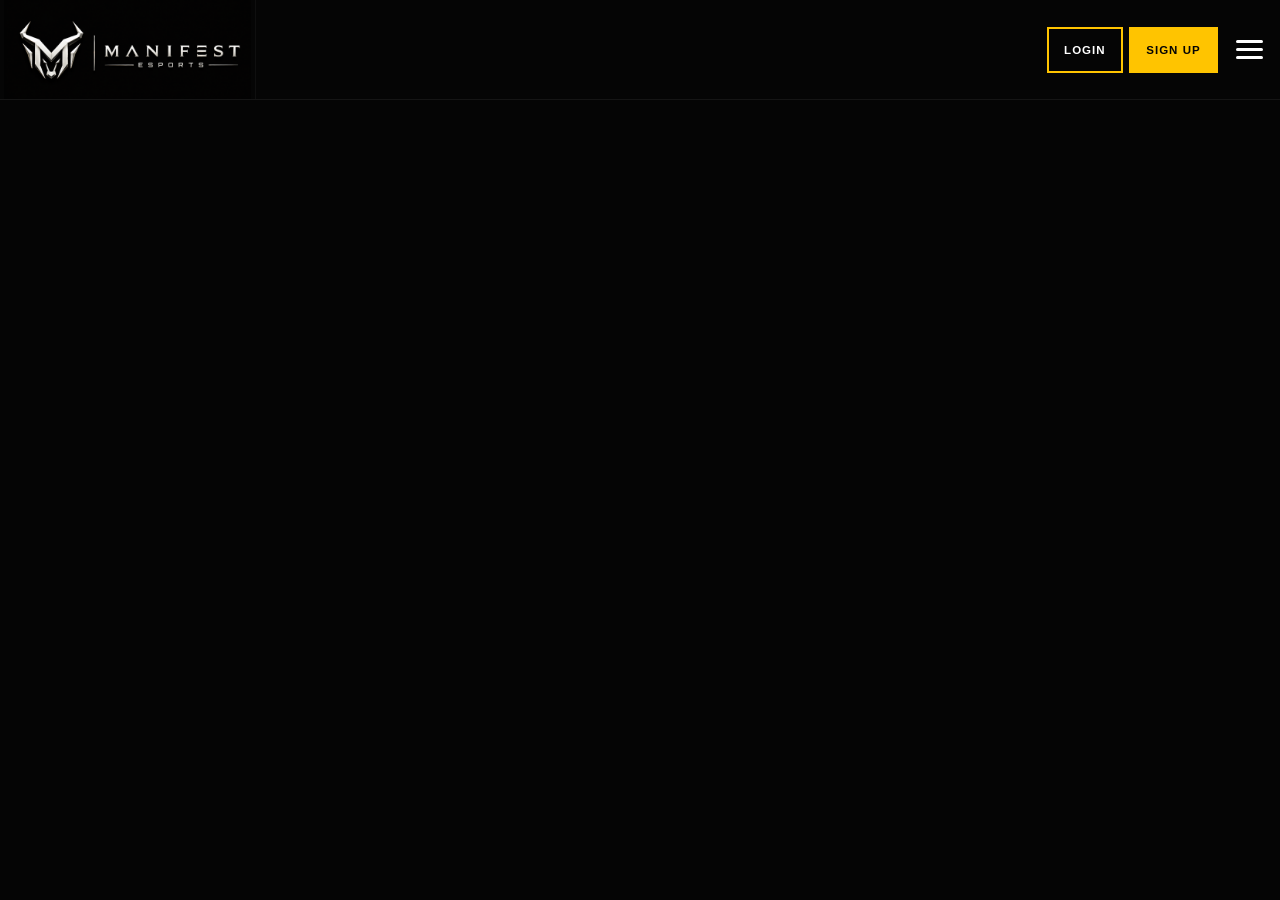
==== commit be8e54a1: "Update index.html" ====
--- a/index.html
+++ b/index.html
@@ -1,211 +1,117 @@
 <!DOCTYPE html>
 <html lang="en">
-
 <head>
-
-    <!-- =========================================================
-         DOCUMENT SETUP
-    ========================================================== -->
-
+    <!-- ================================================   DOCUMENT SETUP ======================================================= -->
     <meta charset="UTF-8">
-
     <meta
         name="viewport"
-        content="width=device-width, initial-scale=1.0"
-    >
-
+        content="width=device-width, initial-scale=1.0">
     <meta
         name="description"
-        content="Manifest Esports - Tournament management and esports operations."
-    >
-
+        content="Manifest Esports - Tournament management and esports operations.">
     <title>Manifest Esports</title>
-
-
-    <!-- =========================================================
-         MAIN CSS
-    ========================================================== -->
-
+    <!-- ========================================================= MAIN CSS ========================================================== -->
     <link rel="stylesheet" href="css/styles.css">
-
 </head>
-
-
 <body>
-
-
-    <!-- =========================================================
-         MODULE 1
-         MAIN NAVIGATION BAR
-    ========================================================== -->
-
+    <!-- ======================================= MODULE 1 -  MAIN NAVIGATION BAR ============================================ -->
     <header class="main-navbar">
-
-
         <!-- =====================================================
              LEFT SECTION — LOGO
-
              This section is completely independent from the
              buttons on the right.
-
              Mobile:
              20% of navbar width
-
              Desktop:
              20% of navbar width
         ====================================================== -->
-
         <div class="navbar-logo-section">
-
             <div class="navbar-logo">
-
-                <img
-                    src="mainlogo.png"
-                    alt="Manifest Esports"
-                >
-
-            </div>
-
-        </div>
-
-
-
+                <img src="mainlogo.png" alt="Manifest Esports">
+            </div>
+        </div>
         <!-- =====================================================
              RIGHT SECTION
-
              Contains:
-
              - Login
              - Sign Up
              OR
              - Profile
              - Hamburger
         ====================================================== -->
-
         <div class="navbar-right-section">
-
-
             <!-- =================================================
                  LOGGED OUT AUTH BUTTONS
             ================================================== -->
-
             <div
                 class="navbar-auth"
-                id="navbarAuth"
-            >
-
-                <a
-                    href="login.html"
-                    class="navbar-login"
-                >
+                id="navbarAuth">
+                <a href="login.html" class="navbar-login">
                     LOGIN
                 </a>
-
-
-                <a
-                    href="signup.html"
-                    class="navbar-signup"
-                >
+                <a href="signup.html" class="navbar-signup" >
                     SIGN UP
                 </a>
-
-            </div>
-
-
-
+            </div>
             <!-- =================================================
                  LOGGED IN PROFILE
-
                  Hidden before login.
                  Appears after login.
             ================================================== -->
-
-            <div
-                class="navbar-profile"
-                id="navbarProfile"
-            >
-
-                <button
-                    class="profile-button"
+            <div  class="navbar-profile"  id="navbarProfile" >
+               <button class="profile-button"
                     id="profileButton"
                     type="button"
                     aria-label="Open Profile"
                 >
-
                     <svg
                         viewBox="0 0 24 24"
                         aria-hidden="true"
                     >
-
                         <path
                             d="M12 12a4 4 0 1 0 0-8
                                4 4 0 0 0 0 8ZM4 21
                                c0-4.42 3.58-8 8-8s8
                                3.58 8 8H4Z"
                         />
-
                     </svg>
-
                 </button>
-
-
                 <!-- PROFILE DROPDOWN -->
-
                 <div
                     class="profile-dropdown"
                     id="profileDropdown"
                 >
-
                     <div class="profile-dropdown-label">
                         TEAM
                     </div>
-
-
                     <div
                         class="profile-dropdown-name"
                         id="profileTeamName"
                     >
                         GUEST
                     </div>
-
-
                     <div class="profile-dropdown-line"></div>
-
-
                     <a
                         href="profile.html"
                         class="profile-dropdown-link"
                     >
                         VIEW PROFILE
                     </a>
-
-
-                    <a
-                        href="settings.html"
-                        class="profile-dropdown-link"
-                    >
-                        ACCOUNT SETTINGS
-                    </a>
-
-
+                    <a href="settings.html" class="profile-dropdown-link">
+                     ACCOUNT SETTINGS
+                    </a>   
                     <button
                         class="profile-logout"
                         id="logoutButton"
                         type="button"
                     >
                         LOG OUT
-                    </button>
-
-                </div>
-
-            </div>
-
-
-
+                    </button>     
+                </div>
+            </div>
             <!-- =================================================
                  ONE AND ONLY HAMBURGER
             ================================================== -->
-
             <button
                 class="menu-toggle"
                 id="menuToggle"
@@ -213,223 +119,128 @@
                 aria-label="Open Menu"
                 aria-expanded="false"
             >
-
                 <span></span>
                 <span></span>
                 <span></span>
-
             </button>
-
-        </div>
-
+        </div>
     </header>
-
-
-
     <!-- =========================================================
          MODULE 2
          DARK OVERLAY
     ========================================================== -->
-
     <div
         class="menu-overlay"
         id="menuOverlay"
     ></div>
-
-
-
     <!-- =========================================================
          MODULE 3
          SIDE MENU
     ========================================================== -->
-
-    <aside
-        class="side-menu"
-        id="sideMenu"
-        aria-hidden="true"
-    >
-
-        <div class="side-menu-content">
-
-
-            <!-- =================================================
-                 MENU TITLE
-            ================================================== -->
-
-            <div class="menu-heading">
-                MENU
-            </div>
-
-            <div class="menu-line"></div>
-
-
-
-            <!-- =================================================
-                 PROFILE
-
-                 IMPORTANT:
-                 PROFILE IS ABOVE LOGIN/SIGN UP
-            ================================================== -->
-
-            <div class="side-profile">
-
-                <a
-                    href="profile.html"
-                    class="side-profile-button"
-                    aria-label="Open Profile"
+   <!-- =========================================================
+     SIDE MENU
+========================================================= -->
+<aside class="side-menu" id="sideMenu">
+    <div class="side-menu-content">
+        <!-- =================================================
+             PROFILE
+        ================================================== -->
+        <div class="side-profile">
+            <a href="profile.html" class="side-profile-button">
+                <div class="side-profile-icon">
+                    <svg viewBox="0 0 24 24" aria-hidden="true">
+                        <path d="M12 12a4 4 0 1 0 0-8
+                        4 4 0 0 0 0 8ZM4 21
+                        c0-4.42 3.58-8 8-8s8
+                        3.58 8 8H4Z"/>
+                    </svg>
+                </div>
+            </a>
+            <div class="side-profile-info">
+                <div class="side-profile-label">
+                    PROFILE
+                </div>
+                <div
+                    class="side-profile-name"
+                    id="sideProfileName"
                 >
-
-                    <div class="side-profile-icon">
-
-                        <svg
-                            viewBox="0 0 24 24"
-                            aria-hidden="true"
-                        >
-
-                            <path
-                                d="M12 12a4 4 0 1 0 0-8
-                                   4 4 0 0 0 0 8ZM4 21
-                                   c0-4.42 3.58-8 8-8s8
-                                   3.58 8 8H4Z"
-                            />
-
-                        </svg>
-
-                    </div>
-
+                    GUEST
+                </div>
+            </div>
+        </div>
+        <!-- =================================================
+             LOGIN / SIGN UP
+        ================================================== -->
+        <div
+            class="menu-auth-container"
+            id="menuAuthContainer"
+        >
+            <!-- LOGGED OUT -->
+            <div
+                class="menu-auth-buttons"
+                id="menuAuthButtons"
+            >
+                <a href="login.html" class="menu-login-button">
+                    LOGIN
                 </a>
-
-
-                <div class="side-profile-info">
-
-                    <div class="side-profile-label">
-                        PROFILE
-                    </div>
-
-                    <div
-                        class="side-profile-name"
-                        id="sideProfileName"
-                    >
-                        GUEST
-                    </div>
-
-                </div>
-
-            </div>
-
-
-
-            <!-- =================================================
-                 LOGGED OUT:
-
-                 LOGIN + SIGN UP
-
-                 LOGGED IN:
-
+                <a href="signup.html"  class="menu-signup-button" >
+                    SIGN UP
+                </a>
+            </div>
+            <!-- LOGGED IN -->
+            <div class="menu-team-container" id="menuTeamContainer" >    
+                <div class="menu-team-label">
+                    TEAM
+                </div>
+                <div class="menu-team-name" id="menuTeamName" >
                  TEAM NAME
-            ================================================== -->
-
-            <div
-                class="menu-auth-container"
-                id="menuAuthContainer"
-            >
-
-                <!-- =============================================
-                     LOGGED OUT BUTTONS
-                ============================================== -->
-
-                <div
-                    class="menu-auth-buttons"
-                    id="menuAuthButtons"
-                >
-
-                    <a
-                        href="login.html"
-                        class="menu-login-button"
-                    >
-                        LOGIN
-                    </a>
-
-
-                    <a
-                        href="signup.html"
-                        class="menu-signup-button"
-                    >
-                        SIGN UP
-                    </a>
-
-                </div>
-
-
-                <!-- =============================================
-                     LOGGED IN TEAM
-
-                     Hidden until user logs in.
-                ============================================== -->
-
-                <div
-                    class="menu-team-container"
-                    id="menuTeamContainer"
-                >
-
-                    <div class="menu-team-label">
-                        TEAM
-                    </div>
-
-
-                    <div
-                        class="menu-team-name"
-                        id="menuTeamName"
-                    >
-                        TEAM NAME
-                    </div>
-
-                </div>
-
-            </div>
-
-
-
-            <!-- =================================================
-                 NAVIGATION
-            ================================================== -->
-
-            <nav class="menu-navigation">
-
-                <a href="#home">
-                    HOME
-                </a>
-
-                <a href="#tournaments">
-                    TOURNAMENTS
-                </a>
-
-                <a href="#teams">
-                    TEAMS
-                </a>
-
-                <a href="#leaderboard">
-                    LEADERBOARD
-                </a>
-
-                <a href="#esports-connect">
-                    ESPORTS CONNECT
-                </a>
-
-                <a href="#news">
-                    NEWS
-                </a>
-
-                <a href="#about">
-                    ABOUT US
-                </a>
-
-            </nav>
-
-        </div>
-
-    </aside>
-
+                </div>   
+            </div>
+        </div>
+        <!-- =================================================
+             MENU HEADING
+        ================================================== -->
+        <div class="menu-heading">
+            MENU
+        </div>
+        <div class="menu-line"></div>
+        <!-- =================================================
+             NAVIGATION
+        ================================================== -->
+        <nav class="menu-navigation">
+            <a href="#home">
+                HOME
+            </a>
+
+            <a href="#tournaments">
+                TOURNAMENTS
+            </a>
+
+            <a href="#teams">
+                TEAMS
+            </a>
+
+            <a href="#leaderboard">
+                LEADERBOARD
+            </a>
+
+            <a href="#esports-connect">
+                ESPORTS CONNECT
+            </a>
+
+            <a href="#news">
+                NEWS
+            </a>
+
+            <a href="#about">
+                ABOUT US
+            </a>
+
+        </nav>
+
+    </div>
+
+</aside>
 
 
     <!-- =========================================================
--- a/css/styles.css
+++ b/css/styles.css
@@ -1,3 +1,9 @@
+/* =========================================================
+   MANIFEST ESPORTS
+   RESPONSIVE NAVIGATION CSS
+========================================================= */
+
+
 /* =========================================================
    GLOBAL RESET
 ========================================================= */
@@ -14,21 +20,31 @@
 }
 
 
+html,
+body {
+    width: 100%;
+    min-height: 100%;
+}
+
+
 body {
     width: 100%;
     min-height: 100vh;
 
     background: #050505;
+
     color: #ffffff;
 
-    font-family: Arial, Helvetica, sans-serif;
+    font-family:
+        Arial,
+        Helvetica,
+        sans-serif;
 
     overflow-x: hidden;
 }
 
 
 /* =========================================================
-   MODULE 1
    MAIN NAVIGATION BAR
 ========================================================= */
 
@@ -48,21 +64,17 @@
 
     z-index: 1000;
 
-    border-bottom: 1px solid #151515;
-}
-
-
-/* =========================================================
-   LEFT LOGO SECTION
-
-   THIS IS THE IMPORTANT CHANGE.
-
-   The logo has its OWN 20% section.
-
-   It is not sharing space with LOGIN/SIGN UP.
-
-   20% width
-   100% height
+    border-bottom:
+        1px solid #151515;
+
+    min-width: 0;
+
+    overflow: visible;
+}
+
+
+/* =========================================================
+   LOGO SECTION
 ========================================================= */
 
 .navbar-logo-section {
@@ -71,7 +83,10 @@
 
     height: 100%;
 
-    flex: 0 0 20%;
+    flex:
+        0 1 20%;
+
+    min-width: 0;
 
     display: flex;
 
@@ -81,12 +96,13 @@
 
     overflow: hidden;
 
-    border-right: 1px solid #0f0f0f;
-}
-
-
-/* =========================================================
-   LOGO CONTAINER
+    border-right:
+        1px solid #0f0f0f;
+}
+
+
+/* =========================================================
+   LOGO
 ========================================================= */
 
 .navbar-logo {
@@ -105,38 +121,26 @@
 }
 
 
-/* =========================================================
-   LOGO IMAGE
-
-   The image stays proportional.
-
-   It is enlarged slightly so it is more visible on
-   mobile screens.
-
-========================================================= */
-
 .navbar-logo img {
 
-    width: 115%;
-
-    height: 115%;
-
-    max-width: none;
+    width: 100%;
+
+    height: 100%;
+
+    max-width: 100%;
+
+    max-height: 100%;
 
     display: block;
 
     object-fit: contain;
 
     object-position: center;
-
-    transform: scale(1.05);
 }
 
 
 /* =========================================================
    RIGHT NAVIGATION SECTION
-
-   Remaining 80%
 ========================================================= */
 
 .navbar-right-section {
@@ -145,7 +149,8 @@
 
     height: 100%;
 
-    flex: 1;
+    flex:
+        1 1 auto;
 
     min-width: 0;
 
@@ -155,14 +160,18 @@
 
     justify-content: flex-end;
 
-    gap: 10px;
-
-    padding-right: 12px;
-}
-
-
-/* =========================================================
-   LOGIN / SIGN UP
+    gap: 6px;
+
+    padding-left: 6px;
+
+    padding-right: 8px;
+
+    overflow: visible;
+}
+
+
+/* =========================================================
+   LOGIN / SIGN UP CONTAINER
 ========================================================= */
 
 .navbar-auth {
@@ -171,14 +180,31 @@
 
     align-items: center;
 
-    gap: 10px;
-}
-
+    justify-content: flex-end;
+
+    gap: 6px;
+
+    min-width: 0;
+
+    flex:
+        0 1 auto;
+
+    margin-right: 2px;
+}
+
+
+/* =========================================================
+   LOGIN / SIGN UP BUTTONS
+========================================================= */
 
 .navbar-login,
 .navbar-signup {
 
-    height: 48px;
+    height: 46px;
+
+    min-width: 0;
+
+    max-width: 140px;
 
     display: flex;
 
@@ -186,31 +212,47 @@
 
     justify-content: center;
 
-    padding: 0 20px;
+    padding-left:
+        clamp(8px, 1.2vw, 18px);
+
+    padding-right:
+        clamp(8px, 1.2vw, 18px);
 
     text-decoration: none;
 
-    font-size: 13px;
+    font-size:
+        clamp(9px, 0.9vw, 13px);
 
     font-weight: 900;
 
-    letter-spacing: 1px;
+    letter-spacing:
+        clamp(
+            0.3px,
+            0.08vw,
+            1px
+        );
 
     white-space: nowrap;
 
-    transition: 0.25s ease;
-}
-
-
-/* =========================================================
-   LOGIN BUTTON
+    flex-shrink: 1;
+
+    box-sizing: border-box;
+
+    transition:
+        0.25s ease;
+}
+
+
+/* =========================================================
+   LOGIN
 ========================================================= */
 
 .navbar-login {
 
     background: transparent;
 
-    border: 2px solid #ffc400;
+    border:
+        2px solid #ffc400;
 
     color: #ffffff;
 }
@@ -225,14 +267,15 @@
 
 
 /* =========================================================
-   SIGN UP BUTTON
+   SIGN UP
 ========================================================= */
 
 .navbar-signup {
 
     background: #ffc400;
 
-    border: 2px solid #ffc400;
+    border:
+        2px solid #ffc400;
 
     color: #050505;
 }
@@ -247,16 +290,14 @@
 
 
 /* =========================================================
-   NAVBAR PROFILE
-
-   HIDDEN BEFORE LOGIN
+   PROFILE
 ========================================================= */
 
 .navbar-profile {
 
     position: relative;
 
-    width: 70px;
+    width: 52px;
 
     height: 55px;
 
@@ -265,12 +306,13 @@
     align-items: center;
 
     justify-content: center;
-}
-
-
-/* =========================================================
-   SHOW PROFILE AFTER LOGIN
-========================================================= */
+
+    flex:
+        0 0 52px;
+
+    margin-left: 2px;
+}
+
 
 .navbar-profile.active {
 
@@ -284,9 +326,9 @@
 
 .profile-button {
 
-    width: 48px;
-
-    height: 48px;
+    width: 46px;
+
+    height: 46px;
 
     display: flex;
 
@@ -296,7 +338,8 @@
 
     background: #111111;
 
-    border: 2px solid #ffc400;
+    border:
+        2px solid #ffc400;
 
     border-radius: 50%;
 
@@ -304,7 +347,10 @@
 
     cursor: pointer;
 
-    transition: 0.25s ease;
+    flex-shrink: 0;
+
+    transition:
+        0.25s ease;
 }
 
 
@@ -318,495 +364,430 @@
 
 .profile-button svg {
 
-    width: 25px;
-
-    height: 25px;
+    width: 24px;
+
+    height: 24px;
 
     fill: currentColor;
 }
 
 
 /* =========================================================
-   PROFILE DROPDOWN
-========================================================= */
-
-.profile-dropdown {
-
-    position: absolute;
-
-    top: 62px;
+   HAMBURGER
+
+   IMPORTANT:
+   Your HTML has #menuToggle directly inside
+   .navbar-right-section.
+
+   Therefore this button gets a FIXED flex width.
+
+   Login / Sign Up can shrink,
+   but hamburger cannot be pushed off-screen.
+========================================================= */
+
+#menuToggle {
+
+    width: 46px;
+
+    height: 52px;
+
+    min-width: 46px;
+
+    flex:
+        0 0 46px;
+
+    margin: 0;
+
+    padding: 0;
+
+    display: flex;
+
+    flex-direction: column;
+
+    align-items: center;
+
+    justify-content: center;
+
+    gap: 5px;
+
+    background: transparent;
+
+    border: none;
+
+    cursor: pointer;
+
+    position: relative;
+
+    z-index: 1400;
+}
+
+
+/* =========================================================
+   HAMBURGER LINES
+========================================================= */
+
+#menuToggle span {
+
+    display: block;
+
+    width: 27px;
+
+    height: 3px;
+
+    background: #ffffff;
+
+    border-radius: 2px;
+
+    flex-shrink: 0;
+
+    transition:
+        transform 0.25s ease,
+        opacity 0.25s ease,
+        background 0.25s ease;
+}
+
+
+/* =========================================================
+   HAMBURGER HOVER
+========================================================= */
+
+#menuToggle:hover span {
+
+    background: #ffc400;
+}
+
+
+/* =========================================================
+   HAMBURGER ACTIVE
+========================================================= */
+
+#menuToggle.active span:nth-child(1) {
+
+    transform:
+        translateY(8px)
+        rotate(45deg);
+}
+
+
+#menuToggle.active span:nth-child(2) {
+
+    opacity: 0;
+}
+
+
+#menuToggle.active span:nth-child(3) {
+
+    transform:
+        translateY(-8px)
+        rotate(-45deg);
+}
+
+
+/* =========================================================
+   MENU OVERLAY
+
+   Covers the ENTIRE SCREEN behind the side menu.
+
+   Clicking it closes the menu.
+========================================================= */
+
+.menu-overlay,
+#menuOverlay {
+
+    position: fixed;
+
+    top: 0;
+
+    left: 0;
 
     right: 0;
 
-    width: 230px;
-
-    padding: 20px;
-
-    background: #0d0d0d;
-
-    border: 1px solid #2c2c2c;
-
-    border-top: 2px solid #ffc400;
+    bottom: 0;
+
+    width: 100%;
+
+    height: 100dvh;
+
+    background:
+        rgba(
+            0,
+            0,
+            0,
+            0.65
+        );
 
     opacity: 0;
 
     visibility: hidden;
 
-    transform: translateY(-8px);
-
-    transition: 0.25s ease;
-
-    z-index: 1300;
-}
-
-
-.profile-dropdown.active {
+    pointer-events: none;
+
+    transition:
+        opacity 0.3s ease,
+        visibility 0.3s ease;
+
+    z-index: 1100;
+}
+
+
+.menu-overlay.active,
+#menuOverlay.active {
 
     opacity: 1;
 
     visibility: visible;
 
-    transform: translateY(0);
-}
-
-
-.profile-dropdown-label {
+    pointer-events: auto;
+}
+
+
+/* =========================================================
+   SIDE MENU
+========================================================= */
+
+.side-menu {
+
+    position: fixed;
+
+    top: 0;
+
+    right: 0;
+
+    width:
+        min(
+            360px,
+            88vw
+        );
+
+    max-width: 100vw;
+
+    height: 100dvh;
+
+    background: #0b0b0b;
+
+    border-left:
+        2px solid #ff2020;
+
+    transform:
+        translateX(100%);
+
+    transition:
+        transform
+        0.4s
+        cubic-bezier(
+            0.77,
+            0,
+            0.175,
+            1
+        );
+
+    z-index: 1200;
+
+    overflow-x: hidden;
+
+    overflow-y: auto;
+
+    box-sizing: border-box;
+}
+
+
+.side-menu.active {
+
+    transform:
+        translateX(0);
+}
+
+
+/* =========================================================
+   SIDE MENU CONTENT
+========================================================= */
+
+.side-menu-content {
+
+    width: 100%;
+
+    max-width: 100%;
+
+    min-height: 100%;
+
+    display: flex;
+
+    flex-direction: column;
+
+    box-sizing: border-box;
+
+    padding:
+        120px
+        35px
+        40px;
+
+    overflow-x: hidden;
+}
+
+
+/* =========================================================
+   SIDE PROFILE
+========================================================= */
+
+.side-profile {
+
+    width: 100%;
+
+    max-width: 100%;
+
+    display: flex;
+
+    align-items: center;
+
+    gap: 14px;
+
+    margin-bottom: 25px;
+
+    box-sizing: border-box;
+
+    overflow: hidden;
+}
+
+
+.side-profile-button {
+
+    display: flex;
+
+    align-items: center;
+
+    justify-content: center;
+
+    text-decoration: none;
+
+    flex:
+        0 0 auto;
+}
+
+
+.side-profile-icon {
+
+    width: 50px;
+
+    height: 50px;
+
+    min-width: 50px;
+
+    display: flex;
+
+    align-items: center;
+
+    justify-content: center;
+
+    background: #151515;
+
+    border:
+        2px solid #ffc400;
+
+    border-radius: 50%;
 
     color: #ffc400;
 
+    box-sizing: border-box;
+}
+
+
+.side-profile-icon svg {
+
+    width: 26px;
+
+    height: 26px;
+
+    fill: currentColor;
+}
+
+
+.side-profile-info {
+
+    min-width: 0;
+
+    max-width: 100%;
+
+    display: flex;
+
+    flex-direction: column;
+
+    gap: 5px;
+
+    overflow: hidden;
+}
+
+
+.side-profile-label {
+
+    color: #ffc400;
+
     font-size: 10px;
 
     font-weight: 900;
 
     letter-spacing: 2px;
-
-    margin-bottom: 8px;
-}
-
-
-.profile-dropdown-name {
+}
+
+
+.side-profile-name {
 
     color: #ffffff;
 
-    font-size: 17px;
+    font-size: 16px;
 
     font-weight: 900;
 
-    margin-bottom: 16px;
+    text-transform: uppercase;
+
+    overflow-wrap: anywhere;
 
     word-break: break-word;
 }
 
 
-.profile-dropdown-line {
+/* =========================================================
+   MENU AUTH
+========================================================= */
+
+.menu-auth-container {
 
     width: 100%;
 
-    height: 1px;
-
-    background: #333333;
-
-    margin-bottom: 15px;
-}
-
-
-.profile-dropdown-link {
-
-    display: block;
-
-    color: #ffffff;
-
-    text-decoration: none;
-
-    font-size: 13px;
-
-    font-weight: 700;
-
-    margin-bottom: 13px;
-}
-
-
-.profile-dropdown-link:hover {
-
-    color: #ffc400;
-}
-
-
-.profile-logout {
+    max-width: 100%;
+
+    margin-bottom: 38px;
+
+    box-sizing: border-box;
+}
+
+
+.menu-auth-buttons {
 
     width: 100%;
 
-    padding: 10px 0;
-
-    margin-top: 5px;
-
-    border: 1px solid #ff2020;
-
-    background: transparent;
-
-    color: #ff2020;
-
-    font-size: 12px;
-
-    font-weight: 800;
-
-    cursor: pointer;
-}
-
-
-.profile-logout:hover {
-
-    background: #ff2020;
-
-    color: #ffffff;
-}
-
-
-/* =========================================================
-   HAMBURGER
-
-   ONLY ONE HAMBURGER EXISTS.
-========================================================= */
-
-.menu-toggle {
-
-    width: 45px;
-
-    height: 50px;
-
-    padding: 0;
-
-    margin-left: 3px;
+    max-width: 100%;
 
     display: flex;
 
-    flex-direction: column;
-
-    align-items: center;
-
-    justify-content: center;
-
-    gap: 7px;
-
-    background: transparent;
-
-    border: none;
-
-    cursor: pointer;
-
-    flex-shrink: 0;
-
-    z-index: 1300;
-}
-
-
-/* =========================================================
-   HAMBURGER LINES
-========================================================= */
-
-.menu-toggle span {
-
-    width: 34px;
-
-    height: 3px;
-
-    display: block;
-
-    background: #ff2020;
-
-    transition: 0.3s ease;
-}
-
-
-/* =========================================================
-   HAMBURGER -> X
-========================================================= */
-
-.menu-toggle.active span:nth-child(1) {
-
-    transform:
-        translateY(10px)
-        rotate(45deg);
-}
-
-
-.menu-toggle.active span:nth-child(2) {
-
-    opacity: 0;
-}
-
-
-.menu-toggle.active span:nth-child(3) {
-
-    transform:
-        translateY(-10px)
-        rotate(-45deg);
-}
-
-
-/* =========================================================
-   MODULE 2
-   DARK OVERLAY
-========================================================= */
-
-.menu-overlay {
-
-    position: fixed;
-
-    inset: 0;
-
-    background: rgba(0, 0, 0, 0.78);
-
-    opacity: 0;
-
-    visibility: hidden;
-
-    transition: 0.35s ease;
-
-    z-index: 1050;
-}
-
-
-.menu-overlay.active {
-
-    opacity: 1;
-
-    visibility: visible;
-}
-
-
-/* =========================================================
-   MODULE 3
-   SIDE MENU
-========================================================= */
-
-.side-menu {
-
-    position: fixed;
-
-    top: 0;
-
-    right: 0;
-
-    width: 360px;
-
-    max-width: 88vw;
-
-    height: 100vh;
-
-    background: #0b0b0b;
-
-    border-left: 2px solid #ff2020;
-
-    transform: translateX(100%);
-
-    transition:
-        transform 0.4s
-        cubic-bezier(0.77, 0, 0.175, 1);
-
-    z-index: 1200;
-
-    overflow-y: auto;
-}
-
-
-.side-menu.active {
-
-    transform: translateX(0);
-}
-
-
-/* =========================================================
-   SIDE MENU CONTENT
-========================================================= */
-
-.side-menu-content {
-
-    padding: 120px 35px 40px;
-}
-
-
-/* =========================================================
-   MENU TITLE
-========================================================= */
-
-.menu-heading {
-
-    color: #ffd000;
-
-    font-size: 15px;
-
-    font-weight: 900;
-
-    letter-spacing: 2px;
-
-    margin-bottom: 14px;
-}
-
-
-.menu-line {
-
-    width: 100%;
-
-    height: 1px;
-
-    background: #353535;
-
-    margin-bottom: 25px;
-}
-
-
-/* =========================================================
-   SIDE PROFILE
-
-   PROFILE IS ABOVE LOGIN / SIGN UP
-========================================================= */
-
-.side-profile {
-
-    width: 100%;
-
-    display: flex;
-
-    align-items: center;
-
-    gap: 14px;
-
-    margin-bottom: 25px;
-}
-
-
-/* =========================================================
-   PROFILE LINK
-========================================================= */
-
-.side-profile-button {
-
-    display: flex;
-
-    align-items: center;
-
-    justify-content: center;
-
-    text-decoration: none;
-}
-
-
-/* =========================================================
-   PROFILE ICON
-========================================================= */
-
-.side-profile-icon {
-
-    width: 50px;
-
-    height: 50px;
-
-    display: flex;
-
-    align-items: center;
-
-    justify-content: center;
-
-    background: #151515;
-
-    border: 2px solid #ffc400;
-
-    border-radius: 50%;
-
-    color: #ffc400;
-
-    transition: 0.25s ease;
-}
-
-
-.side-profile-button:hover
-.side-profile-icon {
-
-    background: #ffc400;
-
-    color: #050505;
-}
-
-
-.side-profile-icon svg {
-
-    width: 26px;
-
-    height: 26px;
-
-    fill: currentColor;
-}
-
-
-/* =========================================================
-   PROFILE TEXT
-========================================================= */
-
-.side-profile-info {
-
-    display: flex;
-
-    flex-direction: column;
-
-    gap: 5px;
-}
-
-
-.side-profile-label {
-
-    color: #ffc400;
-
-    font-size: 10px;
-
-    font-weight: 900;
-
-    letter-spacing: 1.8px;
-}
-
-
-.side-profile-name {
-
-    color: #ffffff;
-
-    font-size: 16px;
-
-    font-weight: 900;
-
-    text-transform: uppercase;
-}
-
-
-/* =========================================================
-   AUTH / TEAM AREA
-========================================================= */
-
-.menu-auth-container {
-
-    width: 100%;
-
-    margin-bottom: 40px;
-}
-
-
-/* =========================================================
-   LOGIN / SIGN UP BUTTONS
-========================================================= */
-
-.menu-auth-buttons {
-
-    width: 100%;
-
-    display: flex;
-
     gap: 10px;
+
+    box-sizing: border-box;
+
+    overflow: hidden;
 }
 
 
 .menu-login-button,
 .menu-signup-button {
 
-    flex: 1;
+    flex:
+        1 1 0;
+
+    width: 0;
+
+    min-width: 0;
+
+    max-width: 100%;
 
     height: 45px;
 
@@ -816,6 +797,9 @@
 
     justify-content: center;
 
+    padding:
+        0 8px;
+
     text-decoration: none;
 
     font-size: 12px;
@@ -823,6 +807,12 @@
     font-weight: 900;
 
     letter-spacing: 1px;
+
+    white-space: nowrap;
+
+    box-sizing: border-box;
+
+    overflow: hidden;
 }
 
 
@@ -830,7 +820,8 @@
 
     background: transparent;
 
-    border: 1px solid #ffc400;
+    border:
+        1px solid #ffc400;
 
     color: #ffffff;
 }
@@ -840,32 +831,15 @@
 
     background: #ffc400;
 
-    border: 1px solid #ffc400;
+    border:
+        1px solid #ffc400;
 
     color: #050505;
 }
 
 
-.menu-login-button:hover {
-
-    background: #ffc400;
-
-    color: #050505;
-}
-
-
-.menu-signup-button:hover {
-
-    background: #ffffff;
-
-    border-color: #ffffff;
-}
-
-
 /* =========================================================
    TEAM CONTAINER
-
-   HIDDEN BEFORE LOGIN
 ========================================================= */
 
 .menu-team-container {
@@ -874,17 +848,21 @@
 
     width: 100%;
 
-    padding: 13px 15px;
+    max-width: 100%;
+
+    padding:
+        13px 15px;
 
     background: #111111;
 
-    border-left: 2px solid #ffc400;
-}
-
-
-/* =========================================================
-   SHOW TEAM AFTER LOGIN
-========================================================= */
+    border-left:
+        2px solid #ffc400;
+
+    box-sizing: border-box;
+
+    overflow: hidden;
+}
+
 
 .menu-team-container.active {
 
@@ -892,10 +870,6 @@
 }
 
 
-/* =========================================================
-   TEAM LABEL
-========================================================= */
-
 .menu-team-label {
 
     color: #ffc400;
@@ -910,10 +884,6 @@
 }
 
 
-/* =========================================================
-   TEAM NAME
-========================================================= */
-
 .menu-team-name {
 
     color: #ffffff;
@@ -924,26 +894,95 @@
 
     text-transform: uppercase;
 
+    overflow-wrap: anywhere;
+
     word-break: break-word;
 }
 
 
 /* =========================================================
-   NAVIGATION LINKS
+   MENU HEADING
+========================================================= */
+
+.menu-heading {
+
+    width: 100%;
+
+    max-width: 100%;
+
+    color: #ffd000;
+
+    font-size: 15px;
+
+    font-weight: 900;
+
+    letter-spacing: 2px;
+
+    margin-bottom: 14px;
+
+    box-sizing: border-box;
+}
+
+
+/* =========================================================
+   MENU LINE
+========================================================= */
+
+.menu-line {
+
+    display: block;
+
+    width: 100%;
+
+    max-width: 100%;
+
+    height: 1px;
+
+    background: #353535;
+
+    margin:
+        0 0 30px 0;
+
+    padding: 0;
+
+    border: 0;
+
+    box-sizing: border-box;
+
+    flex-shrink: 0;
+}
+
+
+/* =========================================================
+   MENU NAVIGATION
 ========================================================= */
 
 .menu-navigation {
 
+    width: 100%;
+
+    max-width: 100%;
+
     display: flex;
 
     flex-direction: column;
 
     gap: 30px;
+
+    box-sizing: border-box;
+
+    overflow-x: hidden;
 }
 
 
 .menu-navigation a {
 
+    display: block;
+
+    width: 100%;
+
+    max-width: 100%;
+
     color: #f2f2f2;
 
     text-decoration: none;
@@ -952,9 +991,14 @@
 
     font-weight: 800;
 
+    box-sizing: border-box;
+
+    overflow-wrap: anywhere;
+
+    word-break: break-word;
+
     transition:
-        color 0.25s ease,
-        transform 0.25s ease;
+        0.25s ease;
 }
 
 
@@ -962,254 +1006,393 @@
 
     color: #ff2020;
 
-    transform: translateX(6px);
-}
-
-
-/* =========================================================
-   MAIN CONTENT PLACEHOLDER
-========================================================= */
-
-.placeholder-section {
+    transform:
+        translateX(6px);
+}
+
+
+/* =========================================================
+   PROFILE DROPDOWN
+========================================================= */
+
+.profile-dropdown {
+
+    position: absolute;
+
+    top: 62px;
+
+    right: 0;
+
+    width:
+        min(
+            230px,
+            calc(100vw - 20px)
+        );
+
+    max-width:
+        calc(100vw - 20px);
+
+    padding: 20px;
+
+    background: #0d0d0d;
+
+    border:
+        1px solid #2c2c2c;
+
+    border-top:
+        2px solid #ffc400;
+
+    opacity: 0;
+
+    visibility: hidden;
+
+    transform:
+        translateY(-8px);
+
+    transition:
+        0.25s ease;
+
+    z-index: 1300;
+}
+
+
+.profile-dropdown.active {
+
+    opacity: 1;
+
+    visibility: visible;
+
+    transform:
+        translateY(0);
+}
+
+
+.profile-dropdown-label {
+
+    color: #ffc400;
+
+    font-size: 10px;
+
+    font-weight: 900;
+
+    letter-spacing: 2px;
+
+    margin-bottom: 8px;
+}
+
+
+.profile-dropdown-name {
+
+    color: #ffffff;
+
+    font-size: 17px;
+
+    font-weight: 900;
+
+    margin-bottom: 16px;
+
+    word-break: break-word;
+
+    overflow-wrap: anywhere;
+}
+
+
+.profile-dropdown-line {
 
     width: 100%;
 
-    min-height: 300px;
-
-    border-bottom: 1px solid #151515;
-}
-
-
-/* =========================================================
-   TABLET
-========================================================= */
-
-@media (max-width: 768px) {
-
-    .main-navbar {
-
-        height: 90px;
-    }
-
-
-    /*
-        Keep logo section at 20%
-    */
+    height: 1px;
+
+    background: #333333;
+
+    margin-bottom: 15px;
+}
+
+
+.profile-dropdown-link {
+
+    display: block;
+
+    color: #ffffff;
+
+    text-decoration: none;
+
+    font-size: 13px;
+
+    font-weight: 700;
+
+    margin-bottom: 13px;
+
+    overflow-wrap: anywhere;
+}
+
+
+.profile-dropdown-link:hover {
+
+    color: #ffc400;
+}
+
+
+.profile-logout {
+
+    width: 100%;
+
+    padding:
+        10px 0;
+
+    margin-top: 5px;
+
+    border:
+        1px solid #ff2020;
+
+    background: transparent;
+
+    color: #ff2020;
+
+    font-size: 12px;
+
+    font-weight: 800;
+
+    cursor: pointer;
+}
+
+
+.profile-logout:hover {
+
+    background: #ff2020;
+
+    color: #ffffff;
+}
+
+
+/* =========================================================
+   TABLET / SMALL LAPTOP
+   769px - 1024px
+========================================================= */
+
+@media (max-width: 1024px) {
 
     .navbar-logo-section {
 
-        width: 20%;
-
-        flex-basis: 20%;
+        width: 25%;
+
+        flex-basis: 25%;
     }
 
 
     .navbar-right-section {
 
-        width: 80%;
-
-        padding-right: 7px;
-
-        gap: 5px;
+        width: 75%;
+
+        flex-basis: 75%;
+
+        gap: 4px;
+
+        padding-left: 4px;
+
+        padding-right: 4px;
+    }
+
+
+    .navbar-auth {
+
+        gap: 4px;
     }
 
 
     .navbar-login,
     .navbar-signup {
 
-        height: 44px;
-
-        padding: 0 13px;
-
-        font-size: 11px;
-    }
-
+        height: 42px;
+
+        padding-left: 8px;
+
+        padding-right: 8px;
+
+        font-size: 10px;
+    }
+
+
+    .navbar-profile {
+
+        width: 46px;
+
+        flex-basis: 46px;
+    }
+
+
+    .profile-button {
+
+        width: 40px;
+
+        height: 40px;
+    }
+
+
+    #menuToggle {
+
+        width: 42px;
+
+        min-width: 42px;
+
+        flex-basis: 42px;
+
+        height: 46px;
+    }
+
+
+    #menuToggle span {
+
+        width: 25px;
+
+        height: 3px;
+    }
+}
+
+
+/* =========================================================
+   MOBILE
+   768px AND BELOW
+========================================================= */
+
+@media (max-width: 768px) {
+
+    .main-navbar {
+
+        height: 80px;
+    }
+
+
+    /* -----------------------------------------
+       LOGO
+    ----------------------------------------- */
+
+    .navbar-logo-section {
+
+        width: 32%;
+
+        flex-basis: 32%;
+    }
+
+
+    /* -----------------------------------------
+       RIGHT SECTION
+    ----------------------------------------- */
+
+    .navbar-right-section {
+
+        width: 68%;
+
+        flex-basis: 68%;
+
+        gap: 2px;
+
+        padding-left: 3px;
+
+        padding-right: 3px;
+    }
+
+
+    /* -----------------------------------------
+       LOGIN / SIGN UP
+
+       Smaller so hamburger always has room.
+    ----------------------------------------- */
 
     .navbar-auth {
 
-        gap: 6px;
-    }
-
+        gap: 3px;
+
+        margin-right: 0;
+
+        flex-shrink: 1;
+    }
+
+
+    .navbar-login,
+    .navbar-signup {
+
+        height: 36px;
+
+        padding-left: 5px;
+
+        padding-right: 5px;
+
+        font-size: 8px;
+
+        letter-spacing: 0;
+
+        max-width: 80px;
+    }
+
+
+    /* -----------------------------------------
+       PROFILE
+    ----------------------------------------- */
 
     .navbar-profile {
 
-        width: 55px;
+        width: 40px;
+
+        flex-basis: 40px;
+
+        margin-left: 0;
     }
 
 
     .profile-button {
 
-        width: 44px;
-
-        height: 44px;
-    }
-
-
-    .menu-toggle {
-
-        width: 42px;
-
-        height: 46px;
-    }
-
-
-    .menu-toggle span {
-
-        width: 31px;
-    }
-}
-
-
-/* =========================================================
-   MOBILE
-========================================================= */
-
-@media (max-width: 480px) {
-
-    /*
-        NAVBAR
-    */
-
-    .main-navbar {
-
-        height: 90px;
-    }
-
-
-    /*
-        LEFT = EXACTLY 20%
-    */
-
-    .navbar-logo-section {
-
-        width: 20%;
-
-        flex: 0 0 20%;
-
-        height: 100%;
-    }
-
-
-    /*
-        RIGHT = REMAINING 80%
-    */
-
-    .navbar-right-section {
-
-        width: 80%;
-
-        height: 100%;
-
-        padding-right: 4px;
-
-        gap: 2px;
-    }
-
-
-    /*
-        MAKE LOGO VISUALLY LARGER
-
-        The image is allowed to extend slightly within
-        its dedicated logo section.
-    */
-
-    .navbar-logo img {
-
-        width: 145%;
-
-        height: 145%;
-
-        transform: scale(1.08);
-    }
-
-
-    /*
-        LOGIN
-    */
-
-    .navbar-login {
-
-        height: 42px;
-
-        min-width: 60px;
-
-        padding: 0 7px;
-
-        font-size: 10px;
-
-        letter-spacing: 0.5px;
-    }
-
-
-    /*
-        SIGN UP
-    */
-
-    .navbar-signup {
-
-        height: 42px;
-
-        min-width: 68px;
-
-        padding: 0 7px;
-
-        font-size: 10px;
-
-        letter-spacing: 0.5px;
-    }
-
-
-    /*
-        PROFILE AFTER LOGIN
-    */
-
-    .navbar-profile {
-
-        width: 55px;
-
-        height: 48px;
-    }
-
-
-    .profile-button {
-
-        width: 43px;
-
-        height: 43px;
-    }
-
-
-    /*
-        HAMBURGER
-    */
-
-    .menu-toggle {
+        width: 36px;
+
+        height: 36px;
+    }
+
+
+    .profile-button svg {
+
+        width: 18px;
+
+        height: 18px;
+    }
+
+
+    /* -----------------------------------------
+       HAMBURGER
+    ----------------------------------------- */
+
+    #menuToggle {
 
         width: 38px;
 
-        height: 45px;
-
-        gap: 6px;
-    }
-
-
-    .menu-toggle span {
-
-        width: 29px;
+        min-width: 38px;
+
+        flex-basis: 38px;
+
+        height: 40px;
+
+        gap: 4px;
+    }
+
+
+    #menuToggle span {
+
+        width: 23px;
 
         height: 3px;
     }
 
 
-    /*
-        SIDE MENU
-    */
+    /* -----------------------------------------
+       SIDE MENU
+    ----------------------------------------- */
 
     .side-menu {
 
-        width: 85vw;
-
-        max-width: 340px;
+        width:
+            min(
+                360px,
+                88vw
+            );
     }
 
 
@@ -1222,27 +1405,15 @@
     }
 
 
-    /*
-        SIDE PROFILE
-    */
-
     .side-profile-icon {
 
         width: 48px;
 
         height: 48px;
-    }
-
-
-    .side-profile-name {
-
-        font-size: 15px;
-    }
-
-
-    /*
-        SIDE MENU LINKS
-    */
+
+        min-width: 48px;
+    }
+
 
     .menu-navigation {
 
@@ -1258,99 +1429,383 @@
 
 
 /* =========================================================
+   SMALL PHONES
+   480px AND BELOW
+========================================================= */
+
+@media (max-width: 480px) {
+
+    .main-navbar {
+
+        height: 70px;
+    }
+
+
+    /* -----------------------------------------
+       LOGO
+    ----------------------------------------- */
+
+    .navbar-logo-section {
+
+        width: 35%;
+
+        flex-basis: 35%;
+    }
+
+
+    /* -----------------------------------------
+       RIGHT SECTION
+    ----------------------------------------- */
+
+    .navbar-right-section {
+
+        width: 65%;
+
+        flex-basis: 65%;
+
+        gap: 1px;
+
+        padding-left: 2px;
+
+        padding-right: 2px;
+    }
+
+
+    /* -----------------------------------------
+       AUTH
+
+       Login / Signup shift left by
+       reducing their width.
+    ----------------------------------------- */
+
+    .navbar-auth {
+
+        gap: 2px;
+
+        flex-shrink: 1;
+    }
+
+
+    .navbar-login,
+    .navbar-signup {
+
+        height: 33px;
+
+        padding-left: 4px;
+
+        padding-right: 4px;
+
+        font-size: 7px;
+
+        max-width: 65px;
+    }
+
+
+    /* -----------------------------------------
+       PROFILE
+    ----------------------------------------- */
+
+    .navbar-profile {
+
+        width: 35px;
+
+        flex-basis: 35px;
+    }
+
+
+    .profile-button {
+
+        width: 31px;
+
+        height: 31px;
+    }
+
+
+    .profile-button svg {
+
+        width: 16px;
+
+        height: 16px;
+    }
+
+
+    /* -----------------------------------------
+       HAMBURGER
+    ----------------------------------------- */
+
+    #menuToggle {
+
+        width: 35px;
+
+        min-width: 35px;
+
+        flex-basis: 35px;
+
+        height: 36px;
+
+        gap: 4px;
+    }
+
+
+    #menuToggle span {
+
+        width: 21px;
+
+        height: 2.5px;
+    }
+
+
+    /* -----------------------------------------
+       PROFILE DROPDOWN
+    ----------------------------------------- */
+
+    .profile-dropdown {
+
+        top: 48px;
+
+        right: -5px;
+
+        width:
+            min(
+                230px,
+                calc(100vw - 15px)
+            );
+
+        max-width:
+            calc(100vw - 15px);
+
+        padding: 16px;
+    }
+
+
+    /* -----------------------------------------
+       SIDE MENU
+    ----------------------------------------- */
+
+    .side-menu {
+
+        width:
+            min(
+                340px,
+                88vw
+            );
+    }
+
+
+    .side-menu-content {
+
+        padding:
+            95px
+            20px
+            30px;
+    }
+
+
+    .menu-auth-buttons {
+
+        gap: 7px;
+    }
+
+
+    .menu-login-button,
+    .menu-signup-button {
+
+        height: 42px;
+
+        padding-left: 5px;
+
+        padding-right: 5px;
+
+        font-size: 10px;
+    }
+
+
+    .menu-line {
+
+        width: 100%;
+
+        max-width: 100%;
+
+        margin-bottom: 25px;
+    }
+
+
+    .menu-navigation {
+
+        gap: 22px;
+    }
+
+
+    .menu-navigation a {
+
+        font-size: 18px;
+    }
+}
+
+
+/* =========================================================
    VERY SMALL PHONES
+   360px AND BELOW
 ========================================================= */
 
 @media (max-width: 360px) {
 
     .main-navbar {
 
-        height: 85px;
-    }
-
+        height: 65px;
+    }
+
+
+    /* -----------------------------------------
+       LOGO
+    ----------------------------------------- */
 
     .navbar-logo-section {
 
-        width: 20%;
-
-        flex-basis: 20%;
-    }
-
+        width: 36%;
+
+        flex-basis: 36%;
+    }
+
+
+    /* -----------------------------------------
+       RIGHT SECTION
+    ----------------------------------------- */
 
     .navbar-right-section {
 
-        width: 80%;
-
-        padding-right: 2px;
+        width: 64%;
+
+        flex-basis: 64%;
 
         gap: 1px;
-    }
-
-
-    .navbar-logo img {
-
-        width: 155%;
-
-        height: 155%;
-    }
-
+
+        padding-left: 1px;
+
+        padding-right: 1px;
+    }
+
+
+    /* -----------------------------------------
+       AUTH
+    ----------------------------------------- */
 
     .navbar-auth {
 
-        gap: 3px;
-    }
-
-
-    .navbar-login {
-
-        min-width: 54px;
-
-        height: 39px;
-
-        padding: 0 5px;
+        gap: 1px;
+    }
+
+
+    .navbar-login,
+    .navbar-signup {
+
+        height: 31px;
+
+        padding-left: 3px;
+
+        padding-right: 3px;
+
+        font-size: 6.5px;
+
+        max-width: 58px;
+    }
+
+
+    /* -----------------------------------------
+       PROFILE
+    ----------------------------------------- */
+
+    .navbar-profile {
+
+        width: 32px;
+
+        flex-basis: 32px;
+    }
+
+
+    .profile-button {
+
+        width: 29px;
+
+        height: 29px;
+    }
+
+
+    .profile-button svg {
+
+        width: 14px;
+
+        height: 14px;
+    }
+
+
+    /* -----------------------------------------
+       HAMBURGER
+    ----------------------------------------- */
+
+    #menuToggle {
+
+        width: 32px;
+
+        min-width: 32px;
+
+        flex-basis: 32px;
+
+        height: 32px;
+
+        gap: 4px;
+    }
+
+
+    #menuToggle span {
+
+        width: 19px;
+
+        height: 2.5px;
+    }
+
+
+    /* -----------------------------------------
+       SIDE MENU
+    ----------------------------------------- */
+
+    .side-menu {
+
+        width: 92vw;
+
+        max-width: 92vw;
+    }
+
+
+    .side-menu-content {
+
+        padding-left: 16px;
+
+        padding-right: 16px;
+    }
+
+
+    .menu-auth-buttons {
+
+        gap: 5px;
+    }
+
+
+    .menu-login-button,
+    .menu-signup-button {
 
         font-size: 9px;
     }
 
 
-    .navbar-signup {
-
-        min-width: 60px;
-
-        height: 39px;
-
-        padding: 0 5px;
-
-        font-size: 9px;
-    }
-
-
-    .navbar-profile {
-
-        width: 50px;
-    }
-
-
-    .profile-button {
-
-        width: 40px;
-
-        height: 40px;
-    }
-
-
-    .menu-toggle {
-
-        width: 34px;
-
-        height: 42px;
-    }
-
-
-    .menu-toggle span {
-
-        width: 26px;
-
-        height: 3px;
-    }
-}
+    .menu-navigation {
+
+        gap: 19px;
+    }
+
+
+    .menu-navigation a {
+
+        font-size: 17px;
+    }
+}
